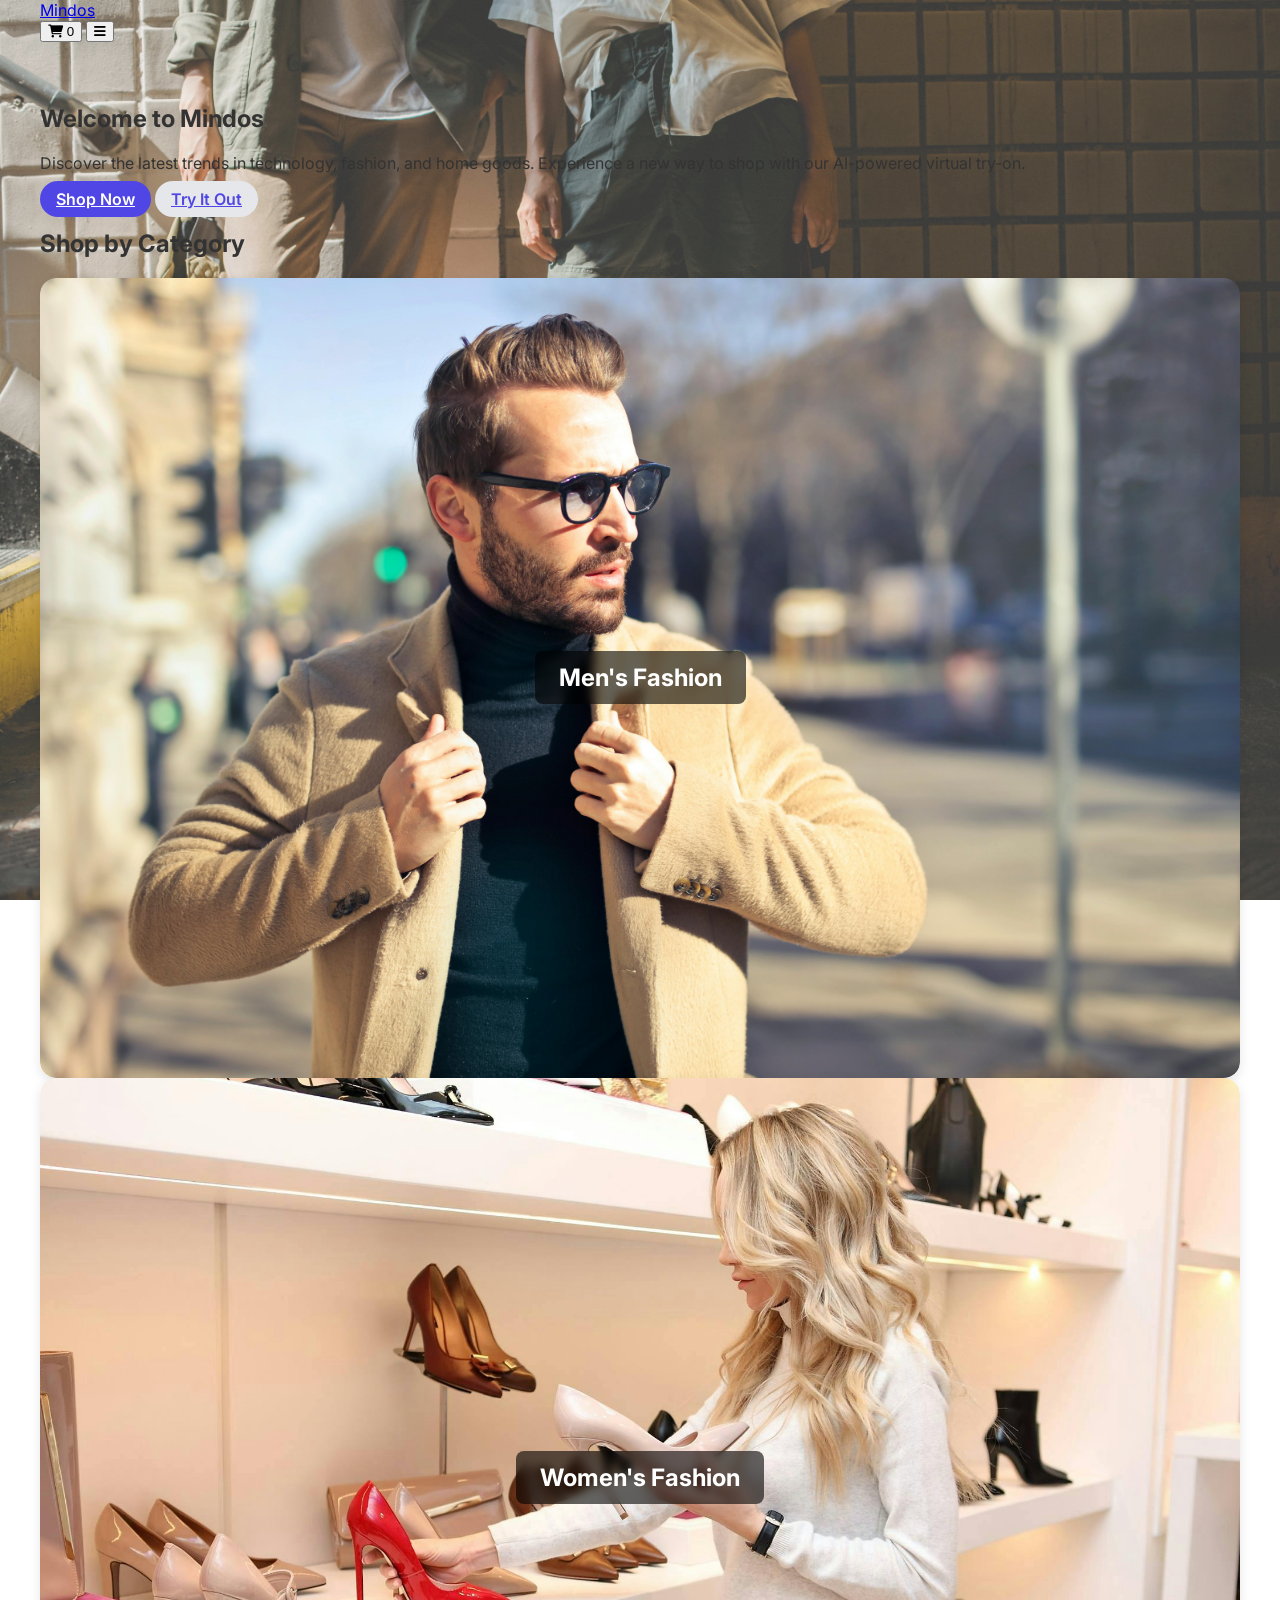
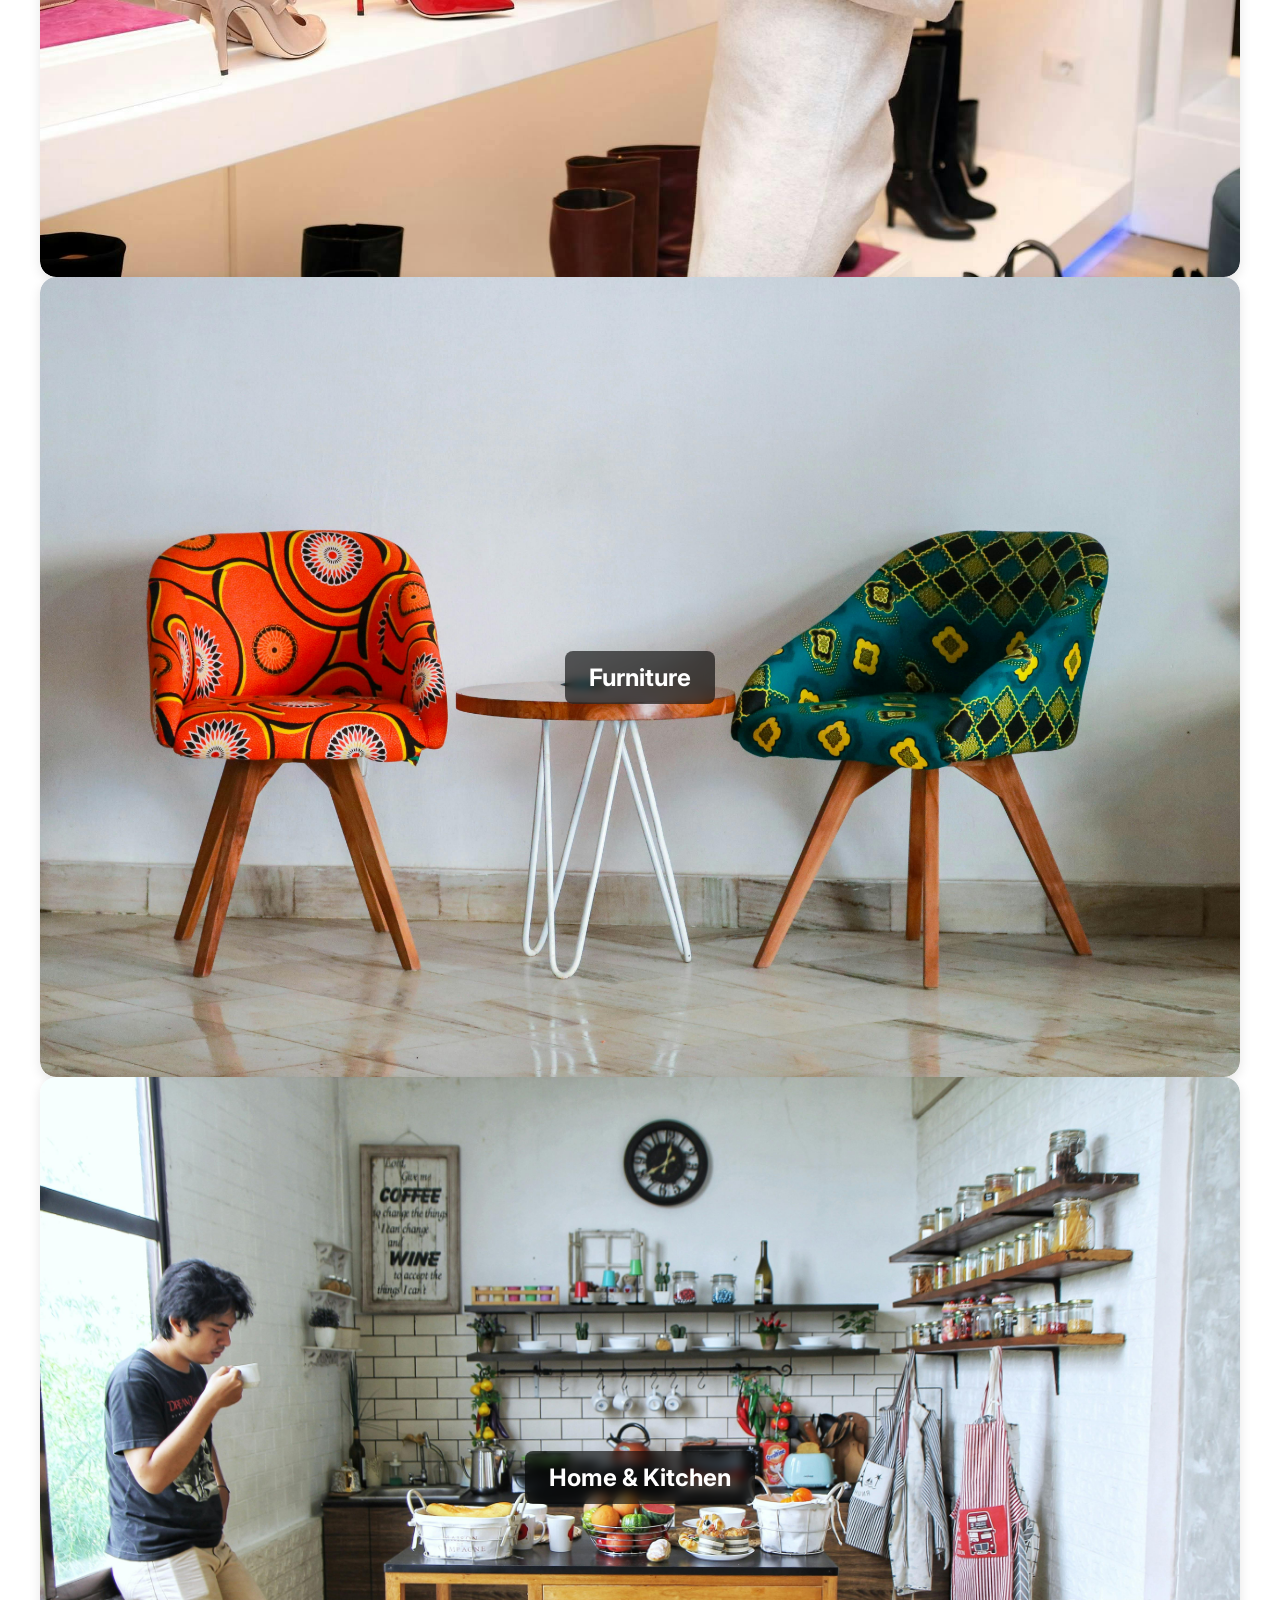
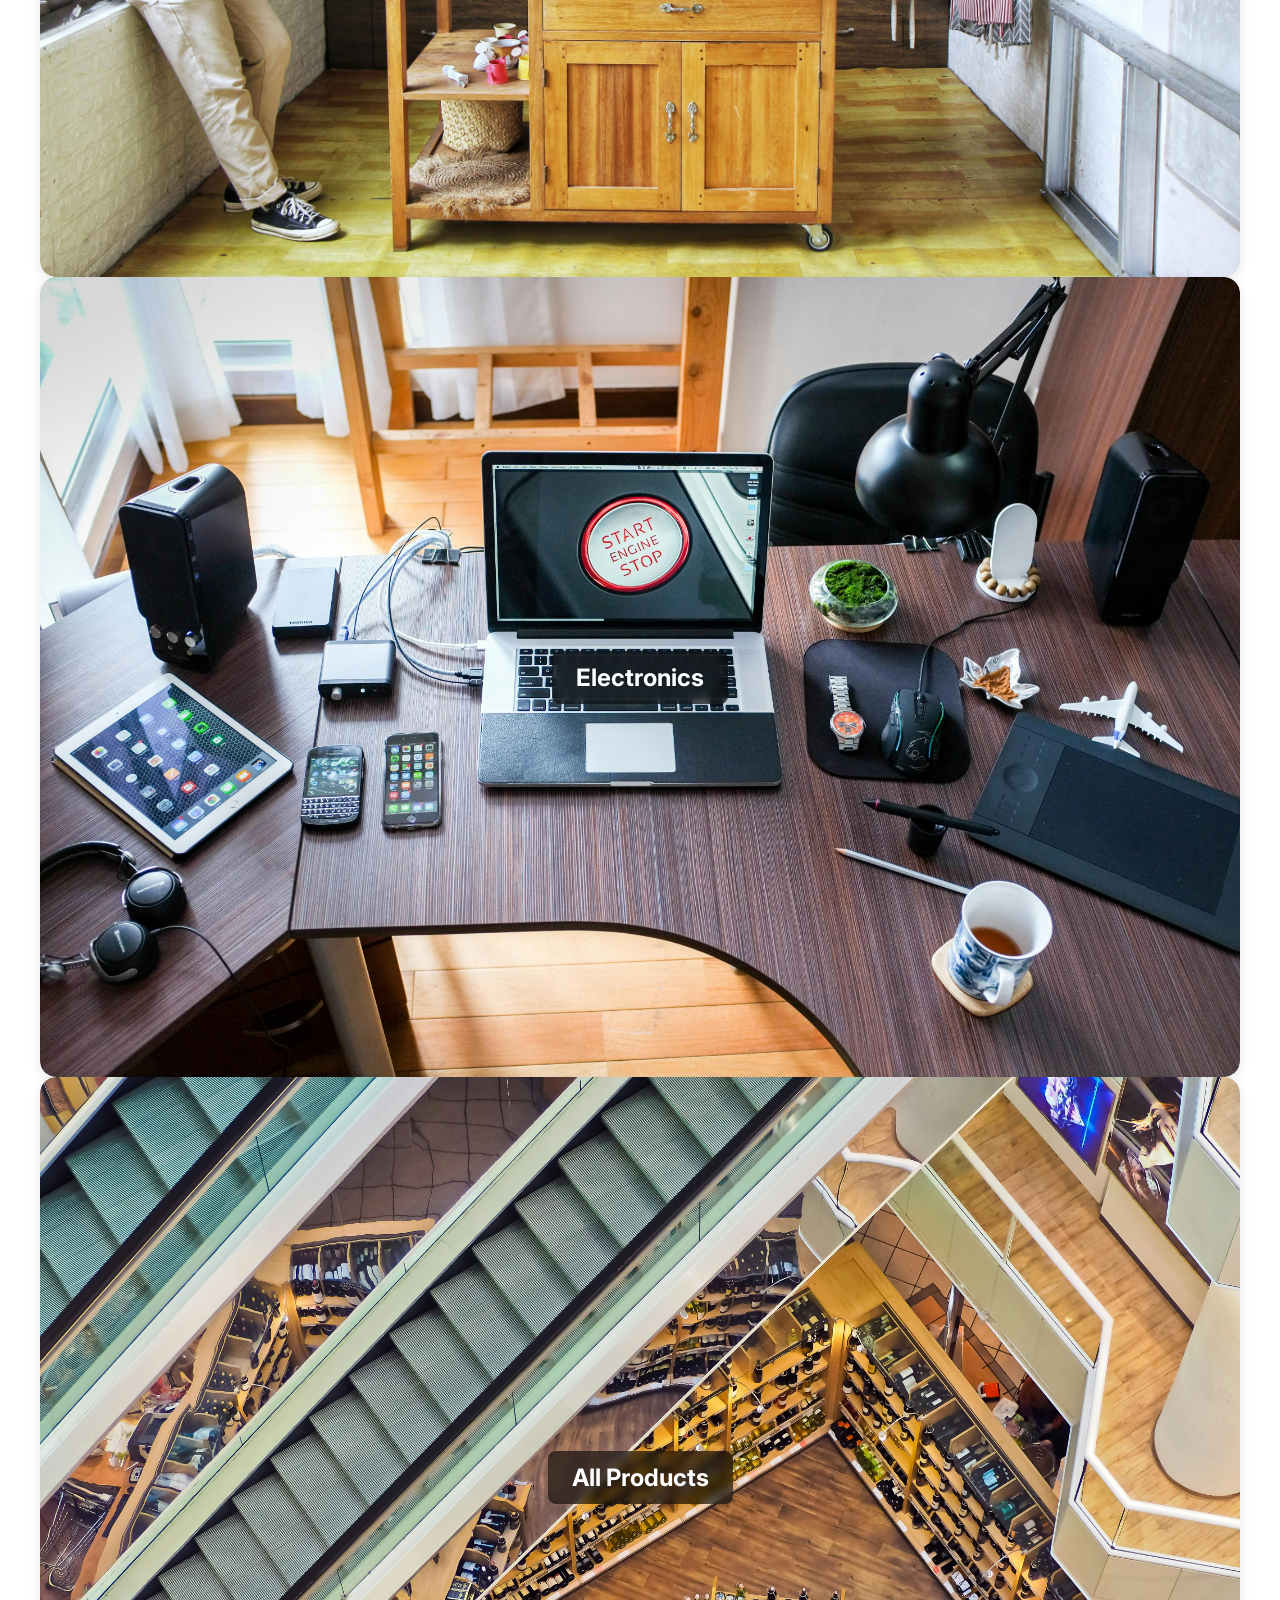
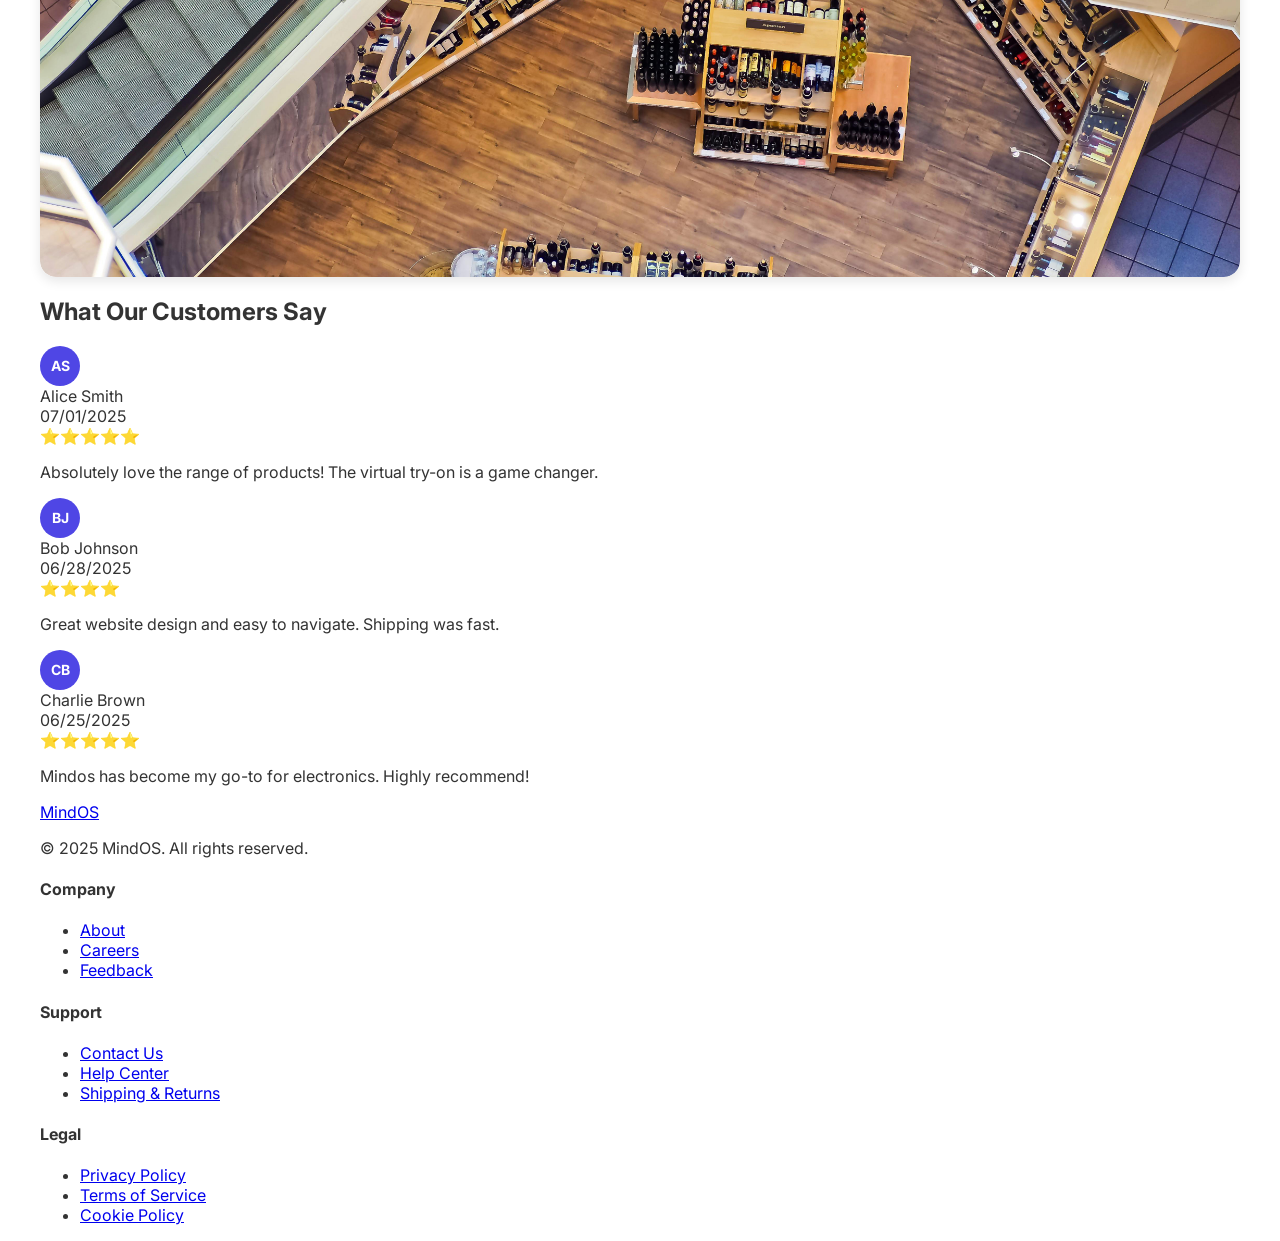
==== index.html @ 72add931 "Initial Commit" ====
<!DOCTYPE html>
<html lang="en">
  <head>
    <meta charset="UTF-8" />
    <meta name="viewport" content="width=device-width, initial-scale=1.0" />
    <title>Mindos - Your Modern E-commerce Store</title>
    <script src="https://cdn.tailwindcss.com"></script>
    <link
      href="https://fonts.googleapis.com/css2?family=Inter:wght@300;400;500;600;700&display=swap"
      rel="stylesheet"
    />
    <link
      rel="stylesheet"
      href="https://cdnjs.cloudflare.com/ajax/libs/font-awesome/6.0.0-beta3/css/all.min.css"
    />

    <script
      type="module"
      src="https://unpkg.com/@google/model-viewer/dist/model-viewer.min.js"
    ></script>

    <style>
      body {
        font-family: "Inter", sans-serif;
        color: #333;
        background-image: url("images/background.jpg");
        background-size: cover;
        background-attachment: fixed;
        background-position: center;
        background-repeat: no-repeat;
        min-height: 100vh;
        margin: 0;
        padding: 0;
      }
      body::before {
        content: "";
        position: fixed;
        top: 0;
        left: 0;
        width: 100%;
        height: 100%;
        background-color: rgba(242, 239, 245, 0.21); /* Lighter tint */
        z-index: -1;
      }

      .container {
        max-width: 1200px;
        margin: auto;
      }

      .hidden {
        display: none;
      }

      .page {
        min-height: calc(100vh - 80px); /* Adjust for header height */
      }
      .btn-primary {
        background-color: #4f46e5;
        color: white;
        padding: 0.5rem 1rem;
        border-radius: 9999px;
        font-weight: 600;
        transition: all 0.2s ease-in-out;
      }

      .btn-primary:hover {
        background-color: #4338ca;
        transform: scale(1.05);
      }
      .btn-secondary {
        background-color: #e5e7eb;
        color: #4f46e5;
        padding: 0.5rem 1rem;
        border-radius: 9999px;
        font-weight: 600;
        transition: all 0.2s ease-in-out;
      }
      .btn-secondary:hover {
        background-color: #d1d5db;
      }
      .product-card {
        display: flex;
        flex-direction: column;
        height: 100%;
        transition: transform 0.2s ease-in-out, box-shadow 0.2s ease-in-out;
      }
      .product-card:hover {
        transform: translateY(-5px);
        box-shadow: 0 10px 15px rgba(0, 0, 0, 0.1);
      }
      .category-button.active {
        background-color: #4f46e5;
        color: white;
        box-shadow: 0 4px 6px rgba(0, 0, 0, 0.1);
      }

      .try-on-viewer {
        position: relative;
        width: 100%;
        height: 500px;
        background-color: #f3f4f6;
        border-radius: 12px;
        overflow: hidden;
        box-shadow: 0 4px 12px rgba(0, 0, 0, 0.1);
      }
      #model-viewer-container {
        width: 100%;
        height: 100%;
        border-radius: 12px;
      }

      #mobile-nav {
        transform: translateX(100%);
        transition: transform 0.3s ease-in-out;
      }
      #mobile-nav.open {
        transform: translateX(0);
      }
      .profile-icon {
        width: 40px;
        height: 40px;
        border-radius: 50%;
        background-color: #4f46e5;
        color: white;
        display: flex;
        align-items: center;
        justify-content: center;
        font-weight: bold;
        font-size: 0.875rem;
      }
      /* Loading Screen CSS */
      #loading-screen {
        position: fixed;
        top: 0;
        left: 0;
        width: 100%;
        height: 100%;
        background-color: #fefefe;
        display: flex;
        flex-direction: column;
        justify-content: center;
        align-items: center;
        z-index: 1000;
        transition: opacity 0.5s ease;
      }
      .spinner {
        border: 4px solid rgba(0, 0, 0, 0.1);
        width: 50px;
        height: 50px;
        border-radius: 50%;
        border-left-color: #4f46e5;
        animation: spin 1.2s linear infinite;
      }
      @keyframes spin {
        0% {
          transform: rotate(0deg);
        }
        100% {
          transform: rotate(360deg);
        }
      }
      #skeleton-preview {
        width: 80%;
        max-width: 800px;
        height: 300px;
        background-color: #e0e0e0;
        border-radius: 8px;
        animation: pulse 1.5s infinite;
        margin-top: 2rem;
        transition: opacity 0.5s ease;
      }
      @keyframes pulse {
        0% {
          opacity: 0.6;
        }
        50% {
          opacity: 0.8;
        }
        100% {
          opacity: 0.6;
        }
      }
      .category-card {
        display: block;
        border-radius: 1rem; /* rounded-xl */
        overflow: hidden;
        box-shadow: 0 4px 12px rgba(0, 0, 0, 0.1); /* shadow-lg */
        transition: transform 0.3s ease-in-out, box-shadow 0.3s ease-in-out;
        position: relative;
        padding-top: 66.66%; /* 3:2 Aspect Ratio (height / width * 100) */
      }

      .category-card:hover {
        transform: translateY(-8px);
        box-shadow: 0 10px 20px rgba(0, 0, 0, 0.15);
      }

      .category-card-content {
        position: absolute;
        top: 0;
        left: 0;
        width: 100%;
        height: 100%;
        background-size: cover; /* Re-added for images */
        background-position: center; /* Re-added for images */
        display: flex;
        align-items: center;
        justify-content: center;
        text-align: center;
        transition: transform 0.3s ease-in-out;
        border-radius: 1rem;
        /* Removed overflow: hidden; as it's not strictly needed for images unless there's other content */
      }

      /* Removed .category-video-background and .category-video-overlay entirely */

      .category-card-title {
        position: relative; /* Keep this */
        z-index: 1; /* Changed from 2 to 1 as overlay is now part of background-color */
        background-color: rgba(0, 0, 0, 0.6); /* Re-added dark overlay for text readability */
        padding: 0.75rem 1.5rem;
        border-radius: 0.5rem;
        font-size: 1.5rem; /* text-2xl */
        font-weight: 700; /* font-bold */
        color: white; /* Ensure text color is white */
        backdrop-filter: blur(5px); /* Re-added subtle blur effect */
        transition: background-color 0.3s ease-in-out;
      }

      .category-card:hover .category-card-title {
        background-color: rgba(0, 0, 0, 0.75); /* Darker on hover */
      }

      /* Responsive adjustments for grid columns */
      @media (min-width: 640px) {
        /* sm breakpoint */
        .grid-cols-1 {
          grid-template-columns: repeat(2, minmax(0, 1fr));
        }
      }

      @media (min-width: 1024px) {
        /* lg breakpoint */
        .grid-cols-1 {
          grid-template-columns: repeat(3, minmax(0, 1fr));
        }
      }
    </style>
  </head>
  <body>
    <div
      id="loading-screen"
      class="flex flex-col items-center justify-center space-y-4"
    >
      <div class="spinner"></div>
      <p class="text-gray-600 font-semibold text-lg">Loading Experience...</p>
      <div id="skeleton-preview"></div>
    </div>

    <header
      class="bg-white/90 backdrop-blur-sm shadow-md py-4 sticky top-0 z-50"
    >
      <nav class="container mx-auto flex justify-between items-center px-4">
        <a href="#home" class="text-2xl font-bold text-indigo-600">Mindos</a>
        <div class="hidden sm:flex space-x-6">
          <a
            href="#home"
            class="text-gray-600 hover:text-indigo-600 font-medium"
            >Home</a
          >
          <a
            href="#products?category=All"
            class="text-gray-600 hover:text-indigo-600 font-medium"
            >Products</a
          >
          <a
            href="#try-on"
            class="text-gray-600 hover:text-indigo-600 font-medium"
            >Try-On</a
          >
          <a
            href="#about"
            class="text-gray-600 hover:text-indigo-600 font-medium"
            >About</a
          >
          <a
            href="#feedback"
            class="text-gray-600 hover:text-indigo-600 font-medium"
            >Feedback</a
          >
        </div>
        <div class="flex items-center space-x-4">
          <button
            onclick="window.location.hash = '#cart'"
            class="relative text-gray-600 hover:text-indigo-600"
            >
            <i class="fas fa-shopping-cart text-xl"></i>
            <span
                id="cart-count"
                class="absolute -top-2 -right-2 bg-red-500 text-white rounded-full text-xs w-5 h-5 flex items-center justify-center"
                >0</span
            >
            </button>
          <button
            id="mobile-menu-button"
            class="sm:hidden text-gray-600 hover:text-indigo-600"
          >
            <i class="fas fa-bars text-xl"></i>
          </button>
        </div>
      </nav>
    </header>

    <div
      id="mobile-nav"
      class="fixed inset-y-0 right-0 w-64 bg-white shadow-xl z-50 transform translate-x-full transition-transform ease-in-out duration-300"
    >
      <div class="p-6">
        <button
          id="close-menu-button"
          class="absolute top-4 right-4 text-gray-600 hover:text-indigo-600"
        >
          <i class="fas fa-times text-xl"></i>
        </button>
        <nav class="flex flex-col space-y-6 mt-8 text-lg">
          <a
            href="#home"
            class="text-gray-800 hover:text-indigo-600 font-semibold"
            onclick="showPage('home')"
            >Home</a
          >
          <a
            href="#products?category=All"
            class="text-gray-800 hover:text-indigo-600 font-semibold"
            onclick="showPage('products')"
            >Products</a
          >
          <a
            href="#try-on"
            class="text-gray-800 hover:text-indigo-600 font-semibold"
            onclick="showPage('try-on')"
            >Try-On</a
          >
          <a
            href="#about"
            class="text-gray-800 hover:text-indigo-600 font-semibold"
            onclick="showPage('about')"
            >About</a
          >
          <a
            href="#feedback"
            class="text-gray-800 hover:text-indigo-600 font-semibold"
            onclick="showPage('feedback')"
            >Feedback</a
          >
          <a
            href="#cart"
            class="flex items-center text-gray-800 hover:text-indigo-600 font-semibold"
            onclick="showPage('cart')"
          >
            <i class="fas fa-shopping-cart text-xl mr-2"></i>
            Cart (<span id="mobile-cart-count">0</span>)
          </a>
        </nav>
      </div>
    </div>

    <main class="relative z-10">
      <section id="home-page" class="page hidden pt-12 pb-24 text-center">
        <div class="container mx-auto px-4">
          <h1
            class="text-4xl sm:text-6xl font-extrabold text-gray-900 leading-tight"
          >
            Welcome to <span class="text-indigo-600">Mindos</span>
          </h1>
          <p class="mt-4 text-lg sm:text-xl text-gray-700 max-w-2xl mx-auto">
            Discover the latest trends in technology, fashion, and home goods.
            Experience a new way to shop with our AI-powered virtual try-on.
          </p>
          <div class="mt-8 flex justify-center space-x-4">
            <a
              href="#products?category=All"
              class="btn-primary text-lg px-8 py-3 rounded-full"
              >Shop Now</a
            >
            <a
              href="#try-on"
              class="btn-secondary text-lg px-8 py-3 rounded-full"
              >Try It Out</a
            >
          </div>
        </div>

        <!-- New Shop by Category Section -->
        <div class="container mx-auto px-4 mt-20">
          <h2
            class="text-3xl sm:text-4xl font-bold text-center text-gray-900 mb-12"
          >
            Shop by Category
          </h2>
          <div class="grid grid-cols-1 sm:grid-cols-2 lg:grid-cols-3 gap-8">
                <a
                    href="#products?category=Men%27s%20Collection"
                    class="category-card group"
                    onclick="filterProducts('Men\'s Collection', this)"
                >
                    <div
                    class="category-card-content"
                    style="background-image: url('images/men-collection.jpg');"
                    >
                    <h3 class="category-card-title">Men's Fashion</h3>
                    </div>
                </a>

                <a
                    href="#products?category=Women%27s%20Collection"
                    class="category-card group"
                    onclick="filterProducts('Women\'s Collection', this)"
                >
                    <div
                    class="category-card-content"
                    style="background-image: url('images/women-collection.jpg');"
                    >
                    <h3 class="category-card-title">Women's Fashion</h3>
                    </div>
                </a>

                <a
                    href="#products?category=Furniture"
                    class="category-card group"
                    onclick="filterProducts('Furniture', this)"
                >
                    <div
                    class="category-card-content"
                    style="background-image: url('images/furniture.jpg');"
                    >
                    <h3 class="category-card-title">Furniture</h3>
                    </div>
                </a>

                <a
                    href="#products?category=Home%20%26%20Kitchen"
                    class="category-card group"
                    onclick="filterProducts('Home & Kitchen', this)"
                >
                    <div
                    class="category-card-content"
                    style="background-image: url('images/home-kitchen.jpg');"
                    >
                    <h3 class="category-card-title">Home & Kitchen</h3>
                    </div>
                </a>

                <a
                    href="#products?category=Electronics"
                    class="category-card group"
                    onclick="filterProducts('Electronics', this)"
                >
                    <div
                    class="category-card-content"
                    style="background-image: url('images/electronics.jpg');"
                    >
                    <h3 class="category-card-title">Electronics</h3>
                    </div>
                </a>

                <a
                    href="#products?category=All"
                    class="category-card group"
                    onclick="filterProducts('All', this)"
                >
                    <div
                    class="category-card-content"
                    style="background-image: url('images/all-collection.jpg');"
                    >
                    <h3 class="category-card-title">All Products</h3>
                    </div>
                </a>
                </div>

        <div
          class="bg-white bg-opacity-80 backdrop-blur-sm rounded-xl shadow-lg mt-16 p-8 mx-auto max-w-4xl"
        >
          <h2 class="text-2xl font-bold text-center text-gray-800 mb-6">
            What Our Customers Say
          </h2>
          <div
            id="home-ratings-list"
            class="flex overflow-x-auto space-x-6 pb-4 scrollbar-hidden"
          ></div>
        </div>
      </section>

      <section id="products-page" class="page hidden pt-12 pb-24">
        <div class="container mx-auto px-4">
          <h2 class="text-3xl font-bold text-center text-gray-900 mb-8">
            Featured Products
          </h2>
          <div
            class="flex flex-wrap justify-center space-x-2 sm:space-x-4 mb-8"
          >
            <button
              class="category-button btn-secondary px-4 py-2 rounded-full font-semibold"
              onclick="filterProducts('All', this)"
            >
              All
            </button>
            <button
              class="category-button btn-secondary px-4 py-2 rounded-full font-semibold"
              onclick="filterProducts('Electronics', this)"
            >
              Electronics
            </button>
            <button
              class="category-button btn-secondary px-4 py-2 rounded-full font-semibold"
              onclick="filterProducts('Furniture', this)"
            >
              Furniture
            </button>
            <button
              class="category-button btn-secondary px-4 py-2 rounded-full font-semibold"
              onclick="filterProducts('Home & Kitchen', this)"
            >
              Home & Kitchen
            </button>
            <button
              class="category-button btn-secondary px-4 py-2 rounded-full font-semibold"
              onclick="filterProducts('Men\'s Collection', this)"
            >
              Men's Collection
            </button>
            <button
              class="category-button btn-secondary px-4 py-2 rounded-full font-semibold"
              onclick="filterProducts('Women\'s Collection', this)"
            >
              Women's Collection
            </button>
          </div>
          <div
            id="product-list"
            class="grid grid-cols-2 sm:grid-cols-3 lg:grid-cols-4 gap-4 sm:gap-6"
          ></div>
        </div>
      </section>

      <section id="try-on-page" class="page hidden pt-12 pb-24">
        <div class="container mx-auto px-4">
          <h2 class="text-3xl font-bold text-center text-gray-900 mb-8">
            Virtual Try-On
          </h2>

          <div class="mb-8 flex justify-center items-center">
            <label
              for="tryOnProductSelect"
              class="mr-4 text-lg font-medium text-gray-700"
              >Choose a model:</label
            >
            <select
              id="tryOnProductSelect"
              class="p-2 border rounded-md shadow-sm focus:outline-none focus:ring-2 focus:ring-indigo-500 w-64"
            ></select>
          </div>

          <div class="try-on-viewer">
            <model-viewer
              id="main-model-viewer"
              class="w-full h-full"
              ar
              ar-modes="webxr scene-viewer quick-look"
              camera-controls
              shadow-intensity="1"
              auto-rotate
              alt="A 3D model of a product"
              xr-environment
              loading="eager"
            >
            </model-viewer>
          </div>
        </div>
      </section>

      <section id="about-page" class="page hidden pt-12 pb-24">
        <div class="container mx-auto px-4">
          <div
            class="bg-white/90 backdrop-blur-sm rounded-xl shadow-lg p-8 sm:p-12"
          >
            <h2 class="text-3xl font-bold text-center text-gray-900 mb-6">
              About Mindos
            </h2>
            <p class="text-lg text-gray-700 leading-relaxed mb-6">
              Mindos is at the forefront of a new era in e-commerce, blending
              technology and shopping to create a truly immersive experience.
              Our mission is to empower you with the tools to make confident
              purchasing decisions, all from the comfort of your home.
            </p>
            <p class="text-lg text-gray-700 leading-relaxed mb-6">
              Our platform is built on innovative AI and cognitive principles.
              We track user behavior, analyze preferences, and adapt our
              interface to match your unique shopping style, whether you're a
              "Quick Scanner" or a "Detailed Explorer."
            </p>
            <p class="text-lg text-gray-700 leading-relaxed">
              The core of our platform is the Virtual Try-On feature. Using
              advanced 3D modeling and augmented reality, you can see how
              products, from furniture to accessories, look in your own space
              before you buy. This technology reduces uncertainty and enhances
              your shopping journey.
            </p>
          </div>
        </div>
      </section>

      <section id="feedback-page" class="page hidden pt-12 pb-24">
        <div class="container mx-auto px-4">
          <div
            class="bg-white/90 backdrop-blur-sm rounded-xl shadow-lg p-8 sm:p-12 max-w-3xl mx-auto"
          >
            <h2 class="text-3xl font-bold text-center text-gray-900 mb-6">
              Share Your Feedback
            </h2>
            <p class="text-center text-gray-600 mb-8">
              Your opinion helps us improve. Please share your experience with
              us.
            </p>
            <form id="feedback-form" class="space-y-6">
              <div>
                <label
                  for="feedbackName"
                  class="block text-sm font-medium text-gray-700"
                  >Name</label
                >
                <input
                  type="text"
                  id="feedbackName"
                  name="feedbackName"
                  required
                  class="mt-1 block w-full rounded-md border-gray-300 shadow-sm focus:border-indigo-500 focus:ring-indigo-500"
                />
              </div>
              <div>
                <label
                  for="feedbackEmail"
                  class="block text-sm font-medium text-gray-700"
                  >Email</label
                >
                <input
                  type="email"
                  id="feedbackEmail"
                  name="feedbackEmail"
                  required
                  class="mt-1 block w-full rounded-md border-gray-300 shadow-sm focus:border-indigo-500 focus:ring-indigo-500"
                />
              </div>
              <div>
                <label
                  for="feedbackRating"
                  class="block text-sm font-medium text-gray-700"
                  >Rating (1-5)</label
                >
                <select
                  id="feedbackRating"
                  name="feedbackRating"
                  required
                  class="mt-1 block w-full rounded-md border-gray-300 shadow-sm focus:border-indigo-500 focus:ring-indigo-500"
                >
                  <option value="">Select a rating</option>
                  <option value="5">5 - Excellent</option>
                  <option value="4">4 - Very Good</option>
                  <option value="3">3 - Good</option>
                  <option value="2">2 - Fair</option>
                  <option value="1">1 - Poor</option>
                </select>
              </div>
              <div>
                <label
                  for="feedbackComments"
                  class="block text-sm font-medium text-gray-700"
                  >Comments</label
                >
                <textarea
                  id="feedbackComments"
                  name="feedbackComments"
                  rows="4"
                  class="mt-1 block w-full rounded-md border-gray-300 shadow-sm focus:border-indigo-500 focus:ring-indigo-500"
                ></textarea>
              </div>
              <div class="text-center">
                <button type="submit" class="btn-primary w-full py-2">
                  Submit Feedback
                </button>
              </div>
            </form>
            <div id="feedback-list" class="mt-10">
              <p
                id="no-feedback-message"
                class="text-center text-gray-500 hidden"
              >
                No feedback has been submitted yet.
              </p>
            </div>
          </div>
        </div>
      </section>

      <section id="cart-page" class="page hidden pt-12 pb-24">
        <div class="container mx-auto px-4">
          <div
            class="bg-white/90 backdrop-blur-sm rounded-xl shadow-lg p-8 sm:p-12"
          >
            <h2 class="text-3xl font-bold text-center text-gray-900 mb-6">
              Your Shopping Cart
            </h2>
            <div id="cart-items" class="divide-y divide-gray-200"></div>
            <p
              id="empty-cart-message"
              class="text-center text-gray-500 mt-4 text-lg hidden"
            >
              Your cart is empty.
            </p>
            <div class="mt-8 flex justify-end items-center">
              <span class="text-xl font-bold text-gray-800 mr-4"
                >Total: <span id="cart-total">$0.00</span></span
              >
            </div>
            <div class="mt-8">
              <h3 class="text-2xl font-bold text-gray-800 mb-4">
                Checkout Information
              </h3>
              <form id="checkout-form" class="space-y-4">
                <div>
                  <label
                    for="checkoutName"
                    class="block text-sm font-medium text-gray-700"
                    >Full Name</label
                  >
                  <input
                    type="text"
                    id="checkoutName"
                    name="name"
                    required
                    class="mt-1 block w-full rounded-md border-gray-300 shadow-sm focus:border-indigo-500 focus:ring-indigo-500"
                  />
                </div>
                <div>
                  <label
                    for="checkoutEmail"
                    class="block text-sm font-medium text-gray-700"
                    >Email</label
                  >
                  <input
                    type="email"
                    id="checkoutEmail"
                    name="email"
                    required
                    class="mt-1 block w-full rounded-md border-gray-300 shadow-sm focus:border-indigo-500 focus:ring-indigo-500"
                  />
                </div>
                <div>
                  <label
                    for="checkoutAddress"
                    class="block text-sm font-medium text-gray-700"
                    >Shipping Address</label
                  >
                  <textarea
                    id="checkoutAddress"
                    name="address"
                    rows="3"
                    required
                    class="mt-1 block w-full rounded-md border-gray-300 shadow-sm focus:border-indigo-500 focus:ring-indigo-500"
                  ></textarea>
                </div>
                <button type="submit" class="btn-primary w-full py-3">
                  Proceed to Checkout
                </button>
              </form>
            </div>
          </div>
        </div>
      </section>
    </main>

    <div
      id="message-modal"
      class="fixed inset-0 bg-black bg-opacity-50 flex items-center justify-center hidden transition-opacity duration-300 z-50"
    >
      <div
        class="bg-white rounded-lg shadow-xl p-8 max-w-sm mx-auto text-center transform scale-95 transition-transform duration-300"
      >
        <h3 id="modal-title" class="text-2xl font-bold mb-4"></h3>
        <p id="modal-message" class="text-gray-700 mb-6"></p>
        <button onclick="closeModal()" class="btn-primary py-2 px-6">OK</button>
      </div>
    </div>
    
    <footer id="main-footer" class="hidden bg-white bg-opacity-90 shadow-md mt-24">
        <div class="border-t border-gray-200 pt-16">
            <div
            class="container mx-auto px-4 grid grid-cols-1 md:grid-cols-4 gap-8 pb-16"
            >
            <div class="flex flex-col items-start space-y-4">
                <a href="#home" class="text-2xl font-bold text-gray-800">
                MindOS
                </a>
                <p class="text-gray-500 text-sm">&copy; 2025 MindOS. All rights reserved.</p>
            </div>

            <div class="flex flex-col space-y-4">
                <h4 class="font-semibold text-gray-800">Company</h4>
                <ul class="space-y-2 text-sm text-gray-600">
                <li>
                    <a href="#about" class="hover:text-indigo-600">About</a>
                </li>
                <li>
                    <a href="#" class="hover:text-indigo-600">Careers</a>
                </li>
                <li>
                    <a href="#feedback" class="hover:text-indigo-600">Feedback</a>
                </li>
                </ul>
            </div>

            <div class="flex flex-col space-y-4">
                <h4 class="font-semibold text-gray-800">Support</h4>
                <ul class="space-y-2 text-sm text-gray-600">
                <li>
                    <a href="#" class="hover:text-indigo-600">Contact Us</a>
                </li>
                <li>
                    <a href="#" class="hover:text-indigo-600">Help Center</a>
                </li>
                <li>
                    <a href="#" class="hover:text-indigo-600">Shipping & Returns</a>
                </li>
                </ul>
            </div>

            <div class="flex flex-col space-y-4">
                <h4 class="font-semibold text-gray-800">Legal</h4>
                <ul class="space-y-2 text-sm text-gray-600">
                <li>
                    <a href="#" class="hover:text-indigo-600">Privacy Policy</a>
                </li>
                <li>
                    <a href="#" class="hover:text-indigo-600">Terms of Service</a>
                </li>
                <li>
                    <a href="#" class="hover:text-indigo-600">Cookie Policy</a>
                </li>
                </ul>
            </div>
            </div>
        </div>
        </footer>

    <script>
      // --- Global State ---
      let products = [
        {
          id: 1,
          name: "Men's Casual T-Shirt",
          price: 25.0,
          image: "images/tshirtmen.jpg",
          description:
            "Comfortable and stylish cotton t-shirt for everyday wear.",
          category: "Men's Collection",
          modelPath: "models/tshirtmen.glb",
        },
        {
          id: 2,
          name: "Wireless Noise-Cancelling Headphones",
          price: 149.99,
          image: "images/headphone.jpg",
          description:
            "Immerse yourself in pure sound with these comfortable headphones.",
          category: "Electronics",
          modelPath: "models/headphone.glb",
        },
        {
          id: 3,
          name: "Ergonomic Office Chair",
          price: 299.99,
          image: "images/chair.jpg",
          description:
            "Work in comfort and style with our premium ergonomic chair.",
          category: "Furniture",
          modelPath: "models/chair.glb",
        },
        {
          id: 4,
          name: "Portable Bluetooth Speaker",
          price: 79.99,
          image: "images/speaker.jpg",
          description:
            "Enjoy high-quality audio on the go with this compact speaker.",
          category: "Electronics",
          modelPath: "models/speaker.glb",
        },
        {
          id: 5,
          name: "Stylish Smartwatch",
          price: 199.99,
          image: "images/smartwatch.jpg",
          description:
            "Stay connected and track your fitness with this elegant smartwatch.",
          category: "Electronics",
          modelPath: "models/smartwatch.glb",
        },
        {
          id: 6,
          name: "Smart Home Hub",
          price: 129.99,
          image: "images/homehub.jpg",
          description: "Control all your smart devices from one central hub.",
          category: "Electronics",
          modelPath: "models/homehub.glb",
        },
        {
          id: 7,
          name: "Espresso Machine",
          price: 219.99,
          image: "images/expresso.jpg",
          description: "Brew the perfect espresso at home with ease.",
          category: "Home & Kitchen",
          modelPath: "models/expresso.glb",
        },
        {
          id: 8,
          name: "Mechanical Gaming Keyboard",
          price: 99.99,
          image: "images/keyboard.jpg",
          description:
            "Responsive mechanical keys for a superior gaming experience.",
          category: "Electronics",
          modelPath: "models/keyboard.glb",
        },
        {
          id: 9,
          name: "Classic Sunglasses",
          price: 49.99,
          image: "images/sunglassesjpg.jpg",
          description: "Timeless style and UV protection for your eyes.",
          category: "Men's Collection",
          modelPath: "models/sunglasses.glb",
        },
        {
          id: 10,
          name: "Baseball Cap",
          price: 29.99,
          image: "images/cap.jpg",
          description:
            "Sporty and comfortable, perfect for any outdoor activity.",
          category: "Men's Collection",
          modelPath: "models/cap.glb",
        },
        {
          id: 11,
          name: "Women's Silk Scarf",
          price: 39.99,
          image: "images/scarf.jpg",
          description: "Add a touch of elegance to your outfit.",
          category: "Women's Collection",
          modelPath: "models/scarf.glb",
        },
        {
          id: 12,
          name: "Fitness Tracker Band",
          price: 79.99,
          image: "images/band.jpg",
          description: "Monitor your health and activity with precision.",
          category: "Electronics",
          modelPath: "models/band.glb",
        },
        {
          id: 13,
          name: "Modern Desk Lamp",
          price: 59.99,
          image: "images/lamp.jpg",
          description:
            "Illuminate your workspace with this sleek and adjustable lamp.",
          category: "Furniture",
          modelPath: "models/lamp.glb",
        },
        {
          id: 14,
          name: "Comfortable Sofa",
          price: 799.99,
          image: "images/sofa.jpg",
          description:
            "Relax in ultimate comfort with our plush and modern sofa.",
          category: "Furniture",
          modelPath: "models/sofa.glb",
        },
        {
          id: 15,
          name: "Elegant Evening Dress",
          price: 120.0,
          image: "images/dress.jpg",
          description: "A stunning dress for any special occasion.",
          category: "Women's Collection",
          modelPath: "models/dress.glb",
        },
        {
          id: 16,
          name: "Men's Leather Wallet",
          price: 45.0,
          image: "images/wallet.jpg",
          description:
            "Durable and stylish leather wallet with multiple compartments.",
          category: "Men's Collection",
          modelPath: "models/wallet.glb",
        },
        {
          id: 17,
          name: "Women's Summer Hat",
          price: 35.0,
          image: "images/hat.jpg",
          description: "Lightweight and fashionable hat for sunny days.",
          category: "Women's Collection",
          modelPath: "models/hat.glb",
        },
        {
          id: 18,
          name: "Men's Formal Shirt",
          price: 55.0,
          image: "images/shirt.jpg",
          description:
            "Crisp and comfortable shirt perfect for office or events.",
          category: "Men's Collection",
          modelPath: "models/shirt.glb",
        },
        {
          id: 19,
          name: "Women's Handbag",
          price: 85.0,
          image: "images/handbag.jpg",
          description: "Spacious and elegant handbag for everyday essentials.",
          category: "Women's Collection",
          modelPath: "models/handbag.glb",
        },
        {
          id: 20,
          name: "Smart Vacuum Cleaner",
          price: 349.99,
          image: "images/vacuumcleaner.jpg",
          description:
            "Effortlessly clean your home with this intelligent robot vacuum.",
          category: "Home & Kitchen",
          modelPath: "models/vacuumcleaner.glb",
        },
        {
          id: 21,
          name: "Men's Running Shoes",
          price: 75.0,
          image: "images/runningshoes.jpg",
          description: "Lightweight and supportive shoes for your daily runs.",
          category: "Men's Collection",
          modelPath: "models/runningshoes.glb",
        },
        {
          id: 22,
          name: "Women's Yoga Pants",
          price: 40.0,
          image: "images/legging.jpg",
          description: "Comfortable and flexible yoga pants for your workout.",
          category: "Women's Collection",
          modelPath: "models/legging.glb",
        },
        {
          id: 23,
          name: "Bookshelf",
          price: 150.0,
          image: "images/bookshelf.jpg",
          description: "Stylish and sturdy bookshelf for your living room.",
          category: "Furniture",
          modelPath: "models/bookshelf.glb",
        },
        {
          id: 24,
          name: "Smart Coffee Mug",
          price: 45.0,
          image: "images/coffeemug.jpg",
          description: "Keep your coffee at the perfect temperature all day.",
          category: "Home & Kitchen",
          modelPath: "models/coffeemug.glb",
        },
        {
          id: 25,
          name: "Luxury Sectional Sofa",
          price: 1299.99,
          image: "images/luxury-sectional-sofa.jpg",
          description:
            "Spacious and luxurious sectional sofa for ultimate living room comfort.",
          category: "Furniture",
          modelPath: "models/White Sofa.glb",
        },
        {
          id: 26,
          name: "Mid-Century Modern Sofa",
          price: 899.99,
          image: "images/mid-century-sofa.jpg",
          description:
            "A stylish sofa with a timeless design, perfect for any contemporary space.",
          category: "Furniture",
          modelPath: "models/Light Brown Sofa.glb",
        },
        {
          id: 27,
          name: "Compact Apartment Sofa",
          price: 549.99,
          image: "images/compact-sofa.jpg",
          description:
            "Ideal for smaller spaces, this sofa offers comfort without compromising on style.",
          category: "Furniture",
          modelPath: "models/Brown Sofa.glb",
        },
        {
          id: 28,
          name: "King Size Platform Bed",
          price: 699.99,
          image: "images/king-bed.jpg",
          description:
            "A sturdy and elegant king size platform bed, perfect for a master bedroom.",
          category: "Furniture",
          modelPath: "models/kingbed.glb",
        },
      ];

      let cart = [];
      // Pre-populated feedback entries
      let feedbackEntries = [
        {
          name: "Alice Smith",
          email: "alice@example.com",
          rating: 5,
          comments:
            "Absolutely love the range of products! The virtual try-on is a game changer.",
          date: "07/01/2025",
        },
        {
          name: "Bob Johnson",
          email: "bob@example.com",
          rating: 4,
          comments:
            "Great website design and easy to navigate. Shipping was fast.",
          date: "06/28/2025",
        },
        {
          name: "Charlie Brown",
          email: "charlie@example.com",
          rating: 5,
          comments:
            "Mindos has become my go-to for electronics. Highly recommend!",
          date: "06/25/2025",
        },
        {
          name: "Diana Prince",
          email: "diana@example.com",
          rating: 3,
          comments:
            "Good selection, but I wish there were more detailed product descriptions.",
          date: "06/20/2025",
        },
      ];

      // --- DOM Elements ---
      const productListDiv = document.getElementById("product-list");
      const cartItemsDiv = document.getElementById("cart-items");
      const cartTotalSpan = document.getElementById("cart-total");
      const cartCountSpan = document.getElementById("cart-count");
      const emptyCartMessage = document.getElementById("empty-cart-message");
      const checkoutForm = document.getElementById("checkout-form");
      const messageModal = document.getElementById("message-modal");
      const modalTitle = document.getElementById("modal-title");
      const modalMessage = document.getElementById("modal-message");
      const feedbackForm = document.getElementById("feedback-form");
      const feedbackListDiv = document.getElementById("feedback-list");
      const noFeedbackMessage = document.getElementById("no-feedback-message");
      const homeRatingsListDiv = document.getElementById("home-ratings-list"); // New DOM element for home page ratings
      const mobileMenuButton = document.getElementById("mobile-menu-button");
      const closeMenuButton = document.getElementById("close-menu-button");
      const mobileNav = document.getElementById("mobile-nav");
      const mobileCartCount = document.getElementById("mobile-cart-count");

      // New DOM element for the main model-viewer
      const mainModelViewer = document.getElementById("main-model-viewer");
      const tryOnProductSelect = document.getElementById("tryOnProductSelect");

      // --- Page Navigation and Routing ---
      function showPage() {
        // Get the current hash from the URL
        let hash = window.location.hash.replace("#", "");
        let pageId = 'home'; // Default page
        let categoryToFilter = null;
        let productIdToTryOn = null;

        // Parse hash for pageId and parameters
        if (hash.includes('?')) {
            const parts = hash.split('?');
            pageId = parts[0];
            const params = new URLSearchParams(parts[1]);
            if (pageId === 'products' && params.has('category')) {
                categoryToFilter = decodeURIComponent(params.get('category'));
            } else if (pageId === 'try-on' && params.has('id')) {
                productIdToTryOn = parseInt(params.get('id'));
            }
        } else {
            pageId = hash || 'home'; // If no parameters, just use the hash as pageId
        }

        // Ensure pageId is valid, default to home if not
        if (!document.getElementById(`${pageId}-page`)) {
            pageId = 'home';
        }

        // Hide all pages
        document.querySelectorAll(".page").forEach((page) => {
            page.classList.add("hidden");
        });

        // Show the target page
        const targetSection = document.getElementById(`${pageId}-page`);
        if (targetSection) {
            targetSection.classList.remove("hidden");
        }

        document.getElementById("main-footer").classList.remove("hidden");

        // Specific page behavior based on parsed hash
        if (pageId === "home") {
            // On home page, always show all products initially or based on cognitive style
            filterProducts(
                "All",
                document.querySelector('.category-button[data-category="All"]')
            );
            renderHomeRatings();
        } else if (pageId === "cart") {
            renderCart();
        } else if (pageId === "try-on") {
            populateTryOnProductSelect();
            if (productIdToTryOn) {
                showTryOnPage(productIdToTryOn);
            }
        } else if (pageId === "feedback") {
            renderFeedback();
        } else if (pageId === "about") {
            // no special logic needed
        } else if (pageId === "products") {
            // Use the category parsed from the hash, or default to "All"
            const finalCategory = categoryToFilter || "All";
            const categoryButton = document.querySelector(
                `.category-button[data-category='${finalCategory}']`
            );
            filterProducts(finalCategory, categoryButton);
        }
      }

      // --- Mobile Menu Toggle ---
      function toggleMobileMenu() {
        const mobileNav = document.getElementById("mobile-nav");
        const mobileMenuButton = document.getElementById("mobile-menu-button");
        const closeMenuButton = document.getElementById("close-menu-button");
        const body = document.body;

        mobileNav.classList.toggle("open");

        // Prevent scrolling when mobile menu is open
        if (mobileNav.classList.contains("open")) {
          body.style.overflow = "hidden";
        } else {
          body.style.overflow = "";
        }
      }

      mobileMenuButton.addEventListener("click", toggleMobileMenu);
      closeMenuButton.addEventListener("click", toggleMobileMenu);

      // --- Product Filtering and Rendering ---
      function filterProducts(category, clickedButton) {
        // Remove active class from all category buttons
        document.querySelectorAll(".category-button").forEach((button) => {
          button.classList.remove("active");
        });
        // Add active class to the clicked button
        if (clickedButton) {
          clickedButton.classList.add("active");
        }

        const filteredProducts =
          category === "All"
            ? products
            : products.filter((p) => p.category === category);
        renderProducts(filteredProducts);
      }

      function renderProducts(productsToRender) {
        productListDiv.innerHTML = ""; // Clear existing products

        productsToRender.forEach((product) => {
          const tryOnButton = product.modelPath
            ? `
                            <button class="btn-secondary py-1 px-3 rounded-full text-xs sm:text-sm font-semibold" onclick="window.location.hash = '#try-on?id=${product.id}';">
                                Try On
                            </button>
                        `
            : "";

          const productCard = `
                        <div class="product-card bg-white rounded-lg shadow-md flex flex-col p-3 sm:p-6 h-full">
                            <img src="${product.image}" alt="${
            product.name
          }" class="w-full h-[130px] sm:h-[260px] object-cover rounded-md mb-2">
                            <h3 class="text-sm sm:text-base font-semibold text-gray-800 mb-1 line-clamp-2">${
                              product.name
                            }</h3>
                            <p class="text-gray-600 text-xs sm:text-sm mb-2 line-clamp-2">${
                              product.description
                            }</p>
                            <div class="flex justify-between items-center mt-auto">
                                <span class="text-sm sm:text-lg font-bold text-indigo-600">$${product.price.toFixed(
                                  2
                                )}</span>
                                <div class="flex flex-col space-y-1">
                                    <button class="btn-primary text-white py-1 px-3 rounded-full text-xs sm:text-sm font-semibold" onclick="addToCart(${
                                      product.id
                                    })">
                                        Add to Cart
                                    </button>
                                    ${tryOnButton}
                                </div>
                            </div>
                        </div>
                    `;

          productListDiv.innerHTML += productCard;
        });
      }

      // --- Cart Functions ---
      function addToCart(productId) {
        const product = products.find((p) => p.id === productId);
        if (product) {
          const existingItem = cart.find((item) => item.id === productId);
          if (existingItem) {
            existingItem.quantity++;
          } else {
            cart.push({ ...product, quantity: 1 });
          }
          updateCartUI();
          showModal("Success!", `${product.name} added to cart.`, "success");
        }
      }

      function removeFromCart(productId) {
        cart = cart.filter((item) => item.id !== productId);
        updateCartUI();
      }

      function updateQuantity(productId, change) {
        const item = cart.find((item) => item.id === productId);
        if (item) {
          item.quantity += change;
          if (item.quantity <= 0) {
            removeFromCart(productId);
          } else {
            updateCartUI();
          }
        }
      }

      function updateCartUI() {
        cartItemsDiv.innerHTML = "";
        let total = 0;

        if (cart.length === 0) {
          emptyCartMessage.classList.remove("hidden");
        } else {
          emptyCartMessage.classList.add("hidden");
          cart.forEach((item) => {
            const itemTotal = item.price * item.quantity;
            total += itemTotal;
            const cartItemHtml = `
                            <div class="flex items-center justify-between border-b border-gray-200 py-4 last:border-b-0">
                                <div class="flex items-center">
                                    <img src="${item.image}" alt="${
              item.name
            }" class="w-20 h-20 object-cover rounded-lg mr-4">
                                    <div>
                                        <h4 class="text-lg font-medium text-gray-800">${
                                          item.name
                                        }</h4>
                                        <p class="text-gray-600">$${item.price.toFixed(
                                          2
                                        )}</p>
                                    </div>
                                </div>
                                <div class="flex items-center space-x-3">
                                    <button class="btn-secondary w-8 h-8 rounded-full flex items-center justify-center text-lg" onclick="updateQuantity(${
                                      item.id
                                    }, -1)">-</button>
                                    <span class="text-lg font-semibold text-gray-800">${
                                      item.quantity
                                    }</span>
                                    <button class="btn-secondary w-8 h-8 rounded-full flex items-center justify-center text-lg" onclick="updateQuantity(${
                                      item.id
                                    }, 1)">+</button>
                                </div>
                                <div class="text-xl font-bold text-indigo-600">$${itemTotal.toFixed(
                                  2
                                )}</div>
                                <button class="text-red-500 hover:text-red-700 transition duration-300" onclick="removeFromCart(${
                                  item.id
                                })">
                                    <i class="fas fa-trash-alt"></i>
                                </button>
                            </div>
                        `;
            cartItemsDiv.innerHTML += cartItemHtml;
          });
        }

        cartTotalSpan.textContent = `$${total.toFixed(2)}`;
        const currentCartCount = cart.reduce(
          (sum, item) => sum + item.quantity,
          0
        );
        cartCountSpan.textContent = currentCartCount;
        mobileCartCount.textContent = currentCartCount; // Update mobile cart count

        localStorage.setItem("cartData", JSON.stringify(cart));
      }

      function renderCart() {
        updateCartUI();
      }

      // --- Checkout Form Submission (Simulated Payment) ---
      checkoutForm.addEventListener("submit", function (event) {
        event.preventDefault(); // Prevent default form submission

        // Simulate payment processing
        const isPaymentSuccessful = Math.random() > 0.1; // 90% chance of success

        if (isPaymentSuccessful) {
          showModal(
            "Order Placed!",
            "Your order has been successfully placed. Thank you for shopping with us!",
            "success"
          );
          cart = []; // Clear cart after successful order
          updateCartUI();
          checkoutForm.reset(); // Clear form fields
          setTimeout(() => window.location.hash = '#home', 2000); // Redirect to home after 2 seconds
        } else {
          showModal(
            "Payment Failed!",
            "There was an issue processing your payment. Please try again or use a different card.",
            "error"
          );
        }
      });

      // --- Modal Functions ---
      function showModal(title, message, type) {
        modalTitle.textContent = title;
        modalMessage.textContent = message;
        if (type === "success") {
          modalTitle.classList.remove("text-red-600");
          modalTitle.classList.add("text-green-600");
        } else if (type === "error") {
          modalTitle.classList.remove("text-green-600");
          modalTitle.classList.add("text-red-600");
        }
        messageModal.classList.remove("hidden");
        // Animate modal in
        setTimeout(() => {
          messageModal.querySelector("div").classList.remove("scale-95");
          messageModal.querySelector("div").classList.add("scale-100");
        }, 50);
      }

      function closeModal() {
        // Animate modal out
        messageModal.querySelector("div").classList.remove("scale-100");
        messageModal.querySelector("div").classList.add("scale-95");
        setTimeout(() => {
          messageModal.classList.add("hidden");
        }, 300); // Match transition duration
      }

      // --- Cognitive AI: User Behavior Tracking ---
      let userBehavior = {
        scrollDepth: 0,
        clicks: 0,
        timeSpent: 0,
      };

      let timeStart = Date.now();

      window.addEventListener("scroll", () => {
        const scrolled = window.scrollY + window.innerHeight;
        const totalHeight = document.body.offsetHeight;
        userBehavior.scrollDepth = Math.max(
          userBehavior.scrollDepth,
          Math.floor((scrolled / totalHeight) * 100)
        );
      });

      document.addEventListener("click", () => {
        userBehavior.clicks++;
      });

      window.addEventListener("beforeunload", () => {
        userBehavior.timeSpent = Math.floor((Date.now() - timeStart) / 1000);
        localStorage.setItem("userBehavior", JSON.stringify(userBehavior));
      });

      // --- Cognitive Style Detection ---
      function detectUserCognitiveStyle() {
        const data = JSON.parse(localStorage.getItem("userBehavior")) || {};
        console.log("🧠 User Behavior Data:", data);

        let style;
        if (data.scrollDepth > 80 && data.clicks > 10 && data.timeSpent > 60) {
          style = "Detailed Explorer";
        } else if (data.clicks < 5 && data.scrollDepth < 40) {
          style = "Quick Scanner";
        } else {
          style = "Average";
        }

        localStorage.setItem("userStyle", style); // persist style
        console.log("🧠 Cognitive Style Detected:", style);
        return style;
      }

      // --- UI Adaptation ---
      function adaptUIForUser(style) {
        console.log(`🧠 UI Adapting for: ${style}`);

        if (style === "Quick Scanner") {
          document.body.style.backgroundColor = "#fff7ed";
          document.body.style.fontSize = "0.95rem";
          document.querySelectorAll(".product-card").forEach((card) => {
            card.style.border = "2px solid #f87171";
          });
        } else if (style === "Detailed Explorer") {
          document.body.style.backgroundColor = "#ecfeff";
          document.body.style.fontSize = "1.1rem";
          document.querySelectorAll(".product-card").forEach((card) => {
            card.style.boxShadow = "0 0 10px rgba(59,130,246,0.5)";
          });
        }
      }

      // --- Product Sorting by Style ---
      function sortProductsByStyle(products, style) {
        if (style === "Quick Scanner") {
          return products.sort((a, b) => a.price - b.price);
        } else if (style === "Detailed Explorer") {
          return products.sort((a, b) => {
            if (a.category === "Electronics" && b.category !== "Electronics")
              return -1;
            if (b.category === "Electronics" && a.category !== "Electronics")
              return 1;
            return b.price - a.price;
          });
        }
        return products;
      }

      // --- Feedback Functions ---
      feedbackForm.addEventListener("submit", function (event) {
        event.preventDefault();

        const name = document.getElementById("feedbackName").value;
        const email = document.getElementById("feedbackEmail").value;
        const rating = document.getElementById("feedbackRating").value;
        const comments = document.getElementById("feedbackComments").value;

        if (!name || !email || !rating) {
          showModal(
            "Error",
            "Please fill in all required feedback fields.",
            "error"
          );
          return;
        }

        const newFeedback = {
          name,
          email,
          rating: parseInt(rating),
          comments,
          date: new Date().toLocaleDateString(),
        };

        feedbackEntries.unshift(newFeedback); // Add to the beginning
        renderFeedback();
        feedbackForm.reset();
        showModal(
          "Thank You!",
          "Your feedback has been submitted successfully.",
          "success"
        );
      });

      function renderFeedback() {
        feedbackListDiv.innerHTML =
          '<h2 class="text-2xl font-bold text-gray-800 mb-4 text-center">Recent Feedback</h2>'; // Clear and re-add title
        if (feedbackEntries.length === 0) {
          noFeedbackMessage.classList.remove("hidden");
        } else {
          noFeedbackMessage.classList.add("hidden");
          feedbackEntries.forEach((entry) => {
            const stars = "⭐".repeat(entry.rating);
            // Get initials for the profile icon
            const initials = entry.name
              .split(" ")
              .map((n) => n[0])
              .join("")
              .toUpperCase()
              .substring(0, 2);
            const feedbackHtml = `
                            <div class="feedback-card bg-gray-50 p-4 rounded-lg shadow-sm mb-4">
                                <div class="flex items-center justify-between mb-2">
                                    <div class="flex items-center space-x-3">
                                        <div class="profile-icon">${initials}</div>
                                        <span class="font-semibold text-gray-800 ml-3">${
                                          entry.name
                                        }</span>
                                    </div>
                                    <span class="text-sm text-gray-500">${
                                      entry.date
                                    }</span>
                                </div>
                                <div class="text-yellow-500 mb-2">${stars}</div>
                                <p class="text-gray-700">${
                                  entry.comments || "No comments provided."
                                }</p>
                            </div>
                        `;
            feedbackListDiv.innerHTML += feedbackHtml;
          });
        }
      }

      // --- Render Home Page Ratings ---
      function renderHomeRatings() {
        homeRatingsListDiv.innerHTML = ""; // Clear existing ratings

        // Display only the first 3 feedback entries for the home page
        const featuredRatings = feedbackEntries.slice(0, 3);

        if (featuredRatings.length === 0) {
          homeRatingsListDiv.innerHTML =
            '<p class="text-gray-500 text-center text-lg">No featured feedback yet.</p>';
        } else {
          featuredRatings.forEach((entry) => {
            const stars = "⭐".repeat(entry.rating);
            const initials = entry.name
              .split(" ")
              .map((n) => n[0])
              .join("")
              .toUpperCase()
              .substring(0, 2);
            const feedbackHtml = `
                            <div class="feedback-card bg-white p-6 rounded-xl shadow-lg w-full sm:w-80 flex-shrink-0">
                                <div class="flex items-center space-x-3 mb-2">
                                    <div class="flex items-center">
                                        <div class="profile-icon">${initials}</div>
                                        <span class="font-semibold text-gray-800 ml-3">${
                                          entry.name
                                        }</span>
                                    </div>
                                    <span class="text-sm text-gray-500">${
                                      entry.date
                                    }</span>
                                </div>
                                <div class="text-yellow-500 mb-2">${stars}</div>
                                <p class="text-gray-700 text-sm line-clamp-3">${
                                  entry.comments || "No comments provided."
                                }</p>
                            </div>
                        `;
            homeRatingsListDiv.innerHTML += feedbackHtml;
          });
        }
      }

      // --- Model Viewer Functions for Try-On ---
      function showTryOnPage(productId) {
        const tryOnPage = document.getElementById("try-on-page");
        const product = products.find((p) => p.id === productId);

        if (!product || !product.modelPath) {
          console.error("Product or model path not found for ID:", productId);
          return;
        }

        // Set the src and ios-src for the main model-viewer
        mainModelViewer.setAttribute("src", product.modelPath);
        mainModelViewer.setAttribute(
          "ios-src",
          product.modelPath.replace(".glb", ".usdz")
        );
        mainModelViewer.setAttribute("alt", `A 3D model of ${product.name}`);

        // Update the dropdown to match the selected product
        tryOnProductSelect.value = productId;
      }

      function populateTryOnProductSelect() {
        // Clear existing options
        tryOnProductSelect.innerHTML = "";

        // Add a default option
        const defaultOption = document.createElement("option");
        defaultOption.textContent = "Select a product";
        defaultOption.value = "";
        tryOnProductSelect.appendChild(defaultOption);

        // Filter for products that have a modelPath
        const productsWithModels = products.filter((p) => p.modelPath);

        productsWithModels.forEach((product) => {
          const option = document.createElement("option");
          option.value = product.id;
          option.textContent = product.name;
          tryOnProductSelect.appendChild(option);
        });

        // Add event listener to handle changes
        tryOnProductSelect.addEventListener("change", (event) => {
          const selectedProductId = event.target.value;
          if (selectedProductId) {
            window.location.hash = `#try-on?id=${parseInt(selectedProductId)}`;
          }
        });
      }

      const savedCart = localStorage.getItem("cartData");
      if (savedCart) {
        cart = JSON.parse(savedCart);
      }

      function shuffleProducts(array) {
        for (let i = array.length - 1; i > 0; i--) {
          const j = Math.floor(Math.random() * (i + 1));
          [array[i], array[j]] = [array[j], array[i]];
        }
      }

      // --- Initial Load ---
      window.onload = function () {
        const style = detectUserCognitiveStyle();
        adaptUIForUser(style);

        shuffleProducts(products);
        products = sortProductsByStyle(products, style);

        // Set data-category attribute for product filter buttons (important!)
        document.querySelectorAll(".category-button").forEach((button) => {
          button.setAttribute("data-category", button.textContent.trim());
        });

        // Get loading screen elements
        const loader = document.getElementById("loading-screen");
        const skeleton = document.getElementById("skeleton-preview");

        // Fade out the loader and skeleton
        loader.classList.add("opacity-0", "pointer-events-none");
        skeleton.classList.add("opacity-0");

        // After the fade, fully remove the loader and show pages
        setTimeout(() => {
          loader.style.display = "none";

          // Set initial hash if none exists, then call showPage
          if (!window.location.hash) {
              window.location.hash = '#home'; // Default to home page
          }
          showPage(); // Call showPage to render the correct initial page based on hash
          updateCartUI();
        }, 250); // Match CSS transition duration
      };

      // Handle hash changes consistently
      window.onhashchange = function () {
        showPage(); // Just call showPage, it will parse the new hash
      };
    </script>
  </body>
</html>
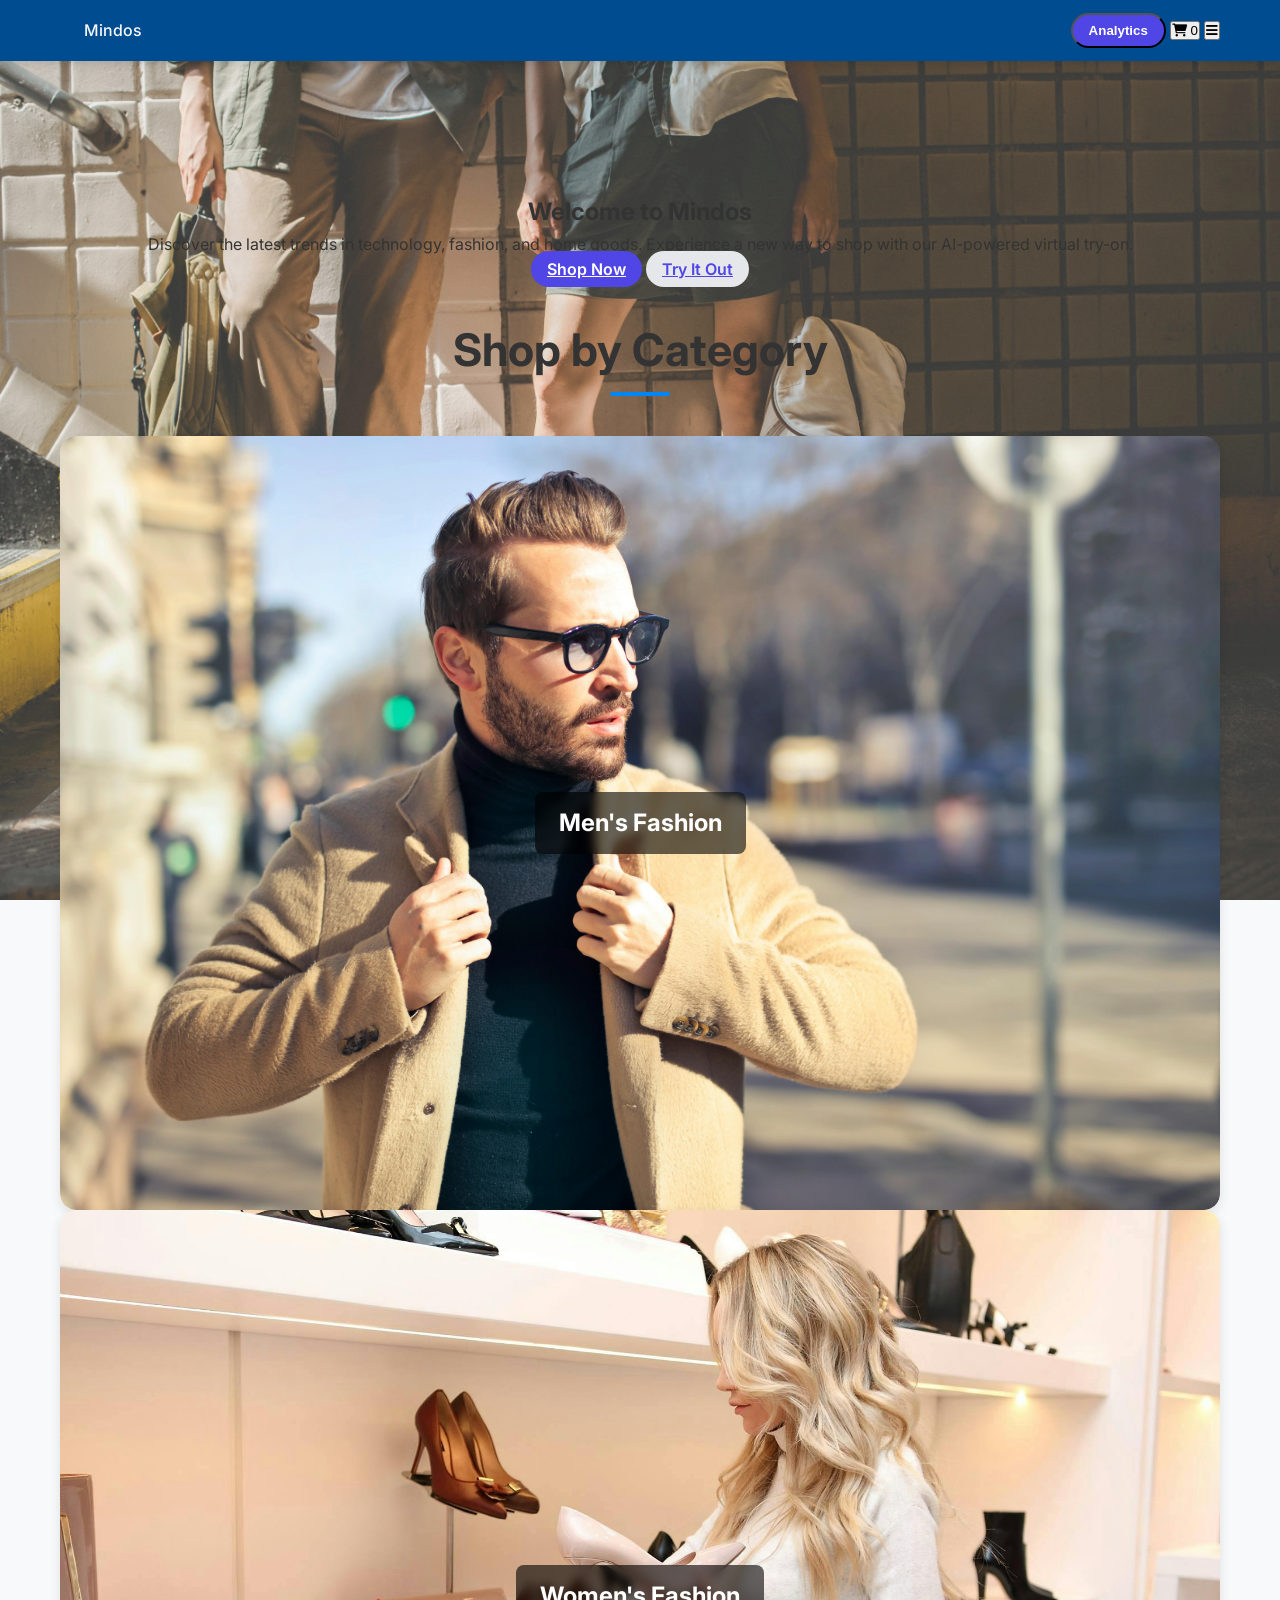
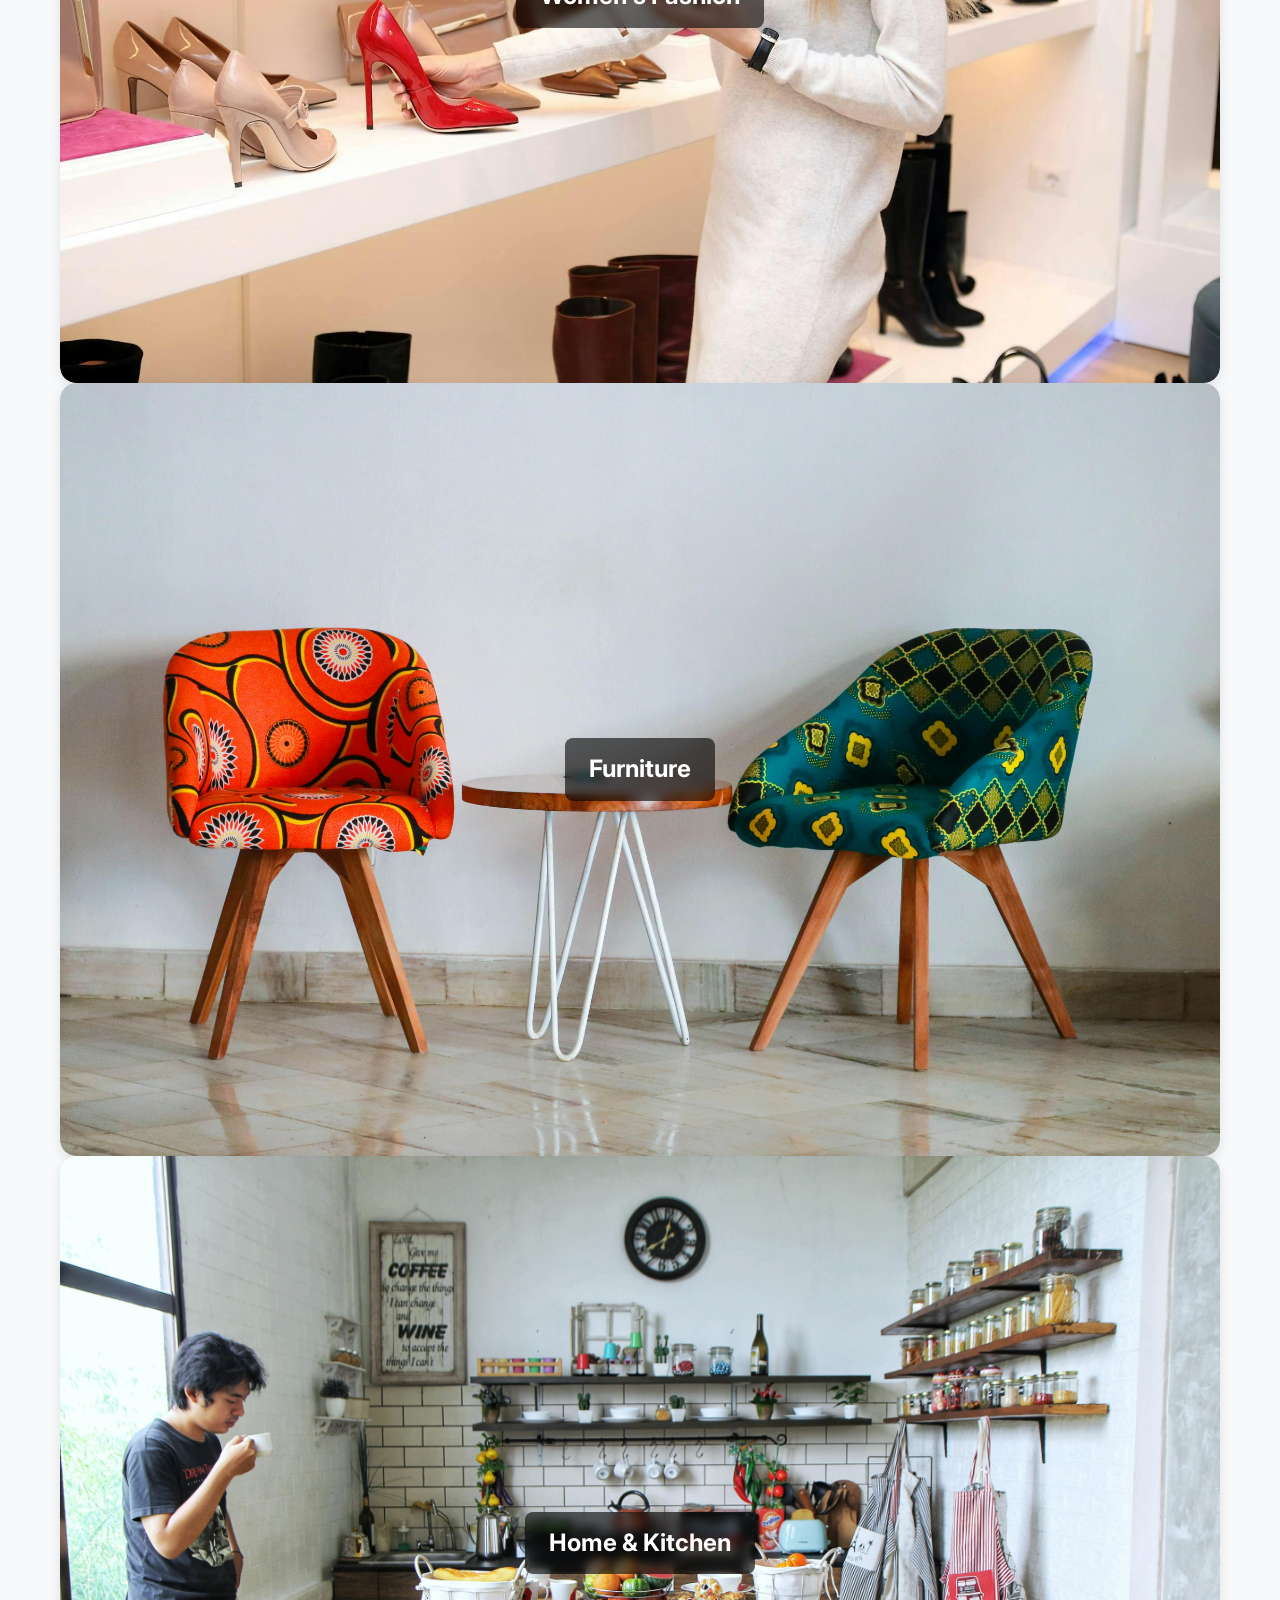
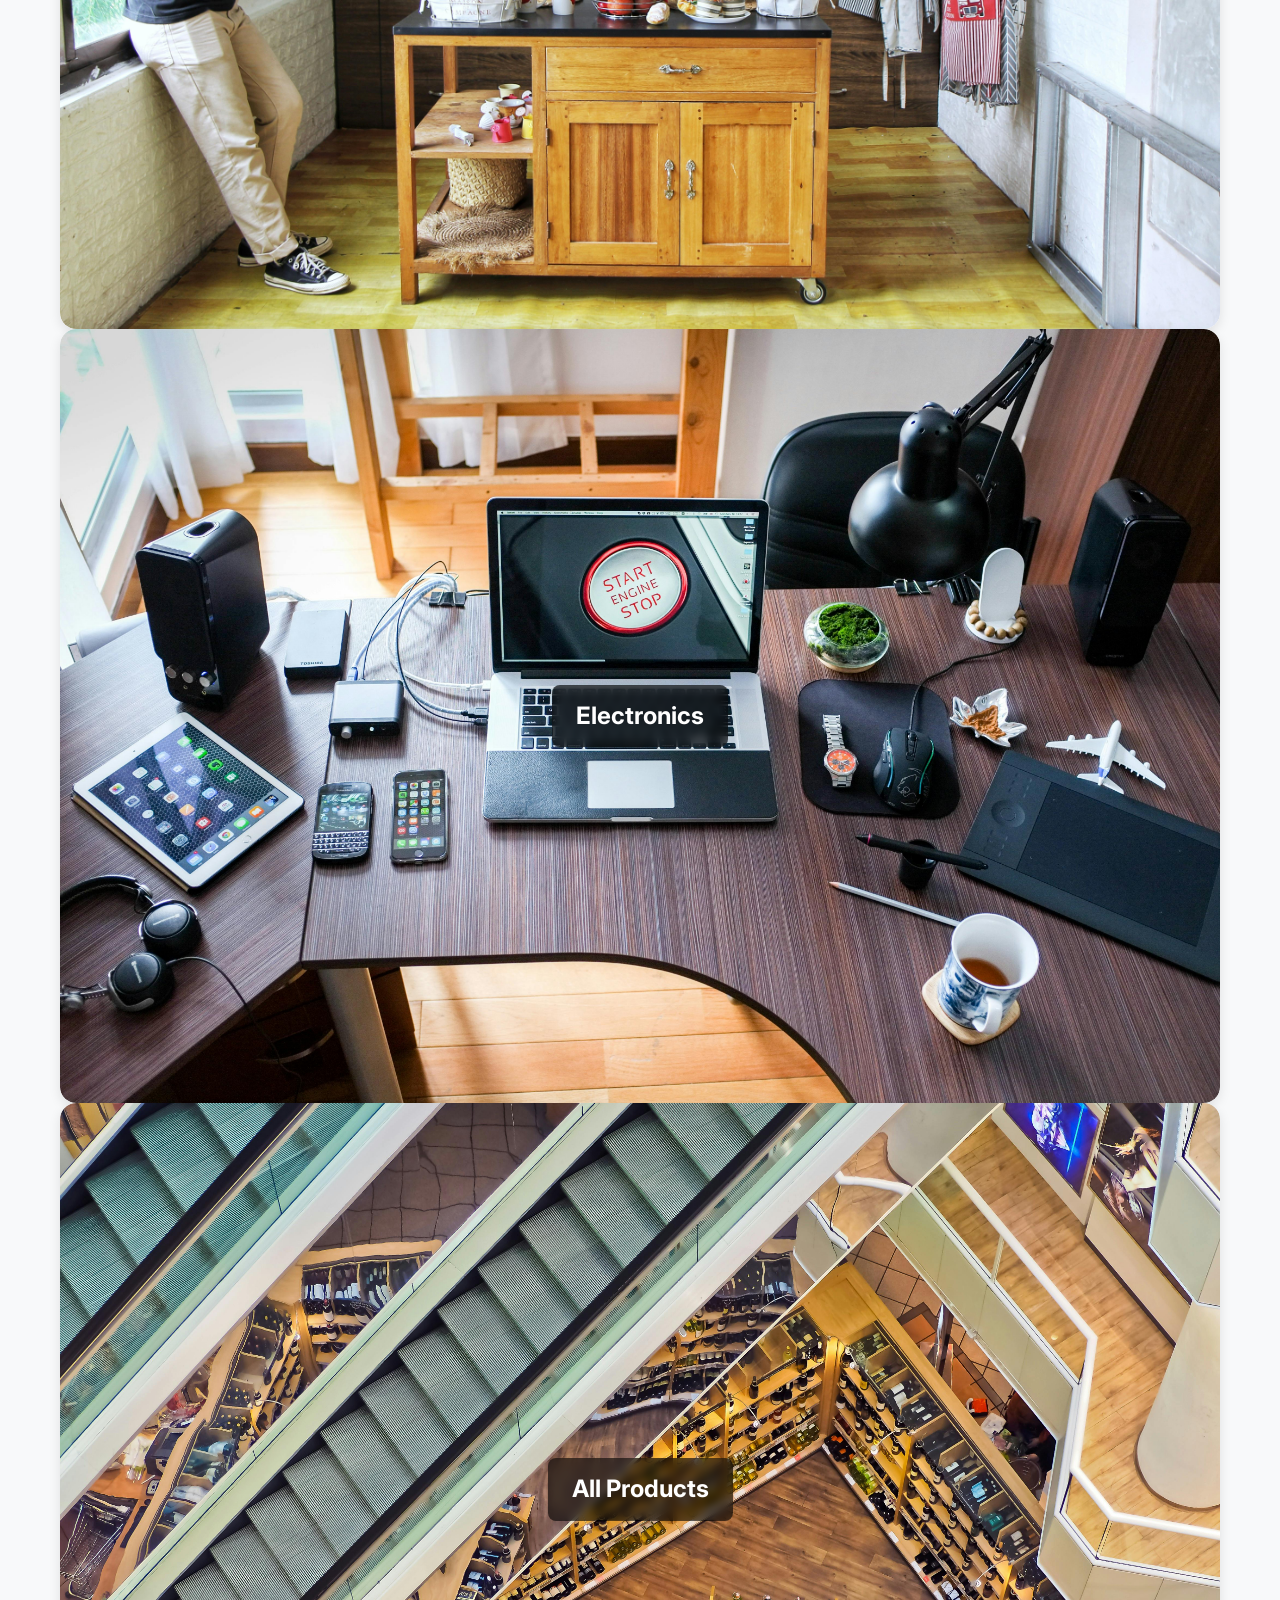
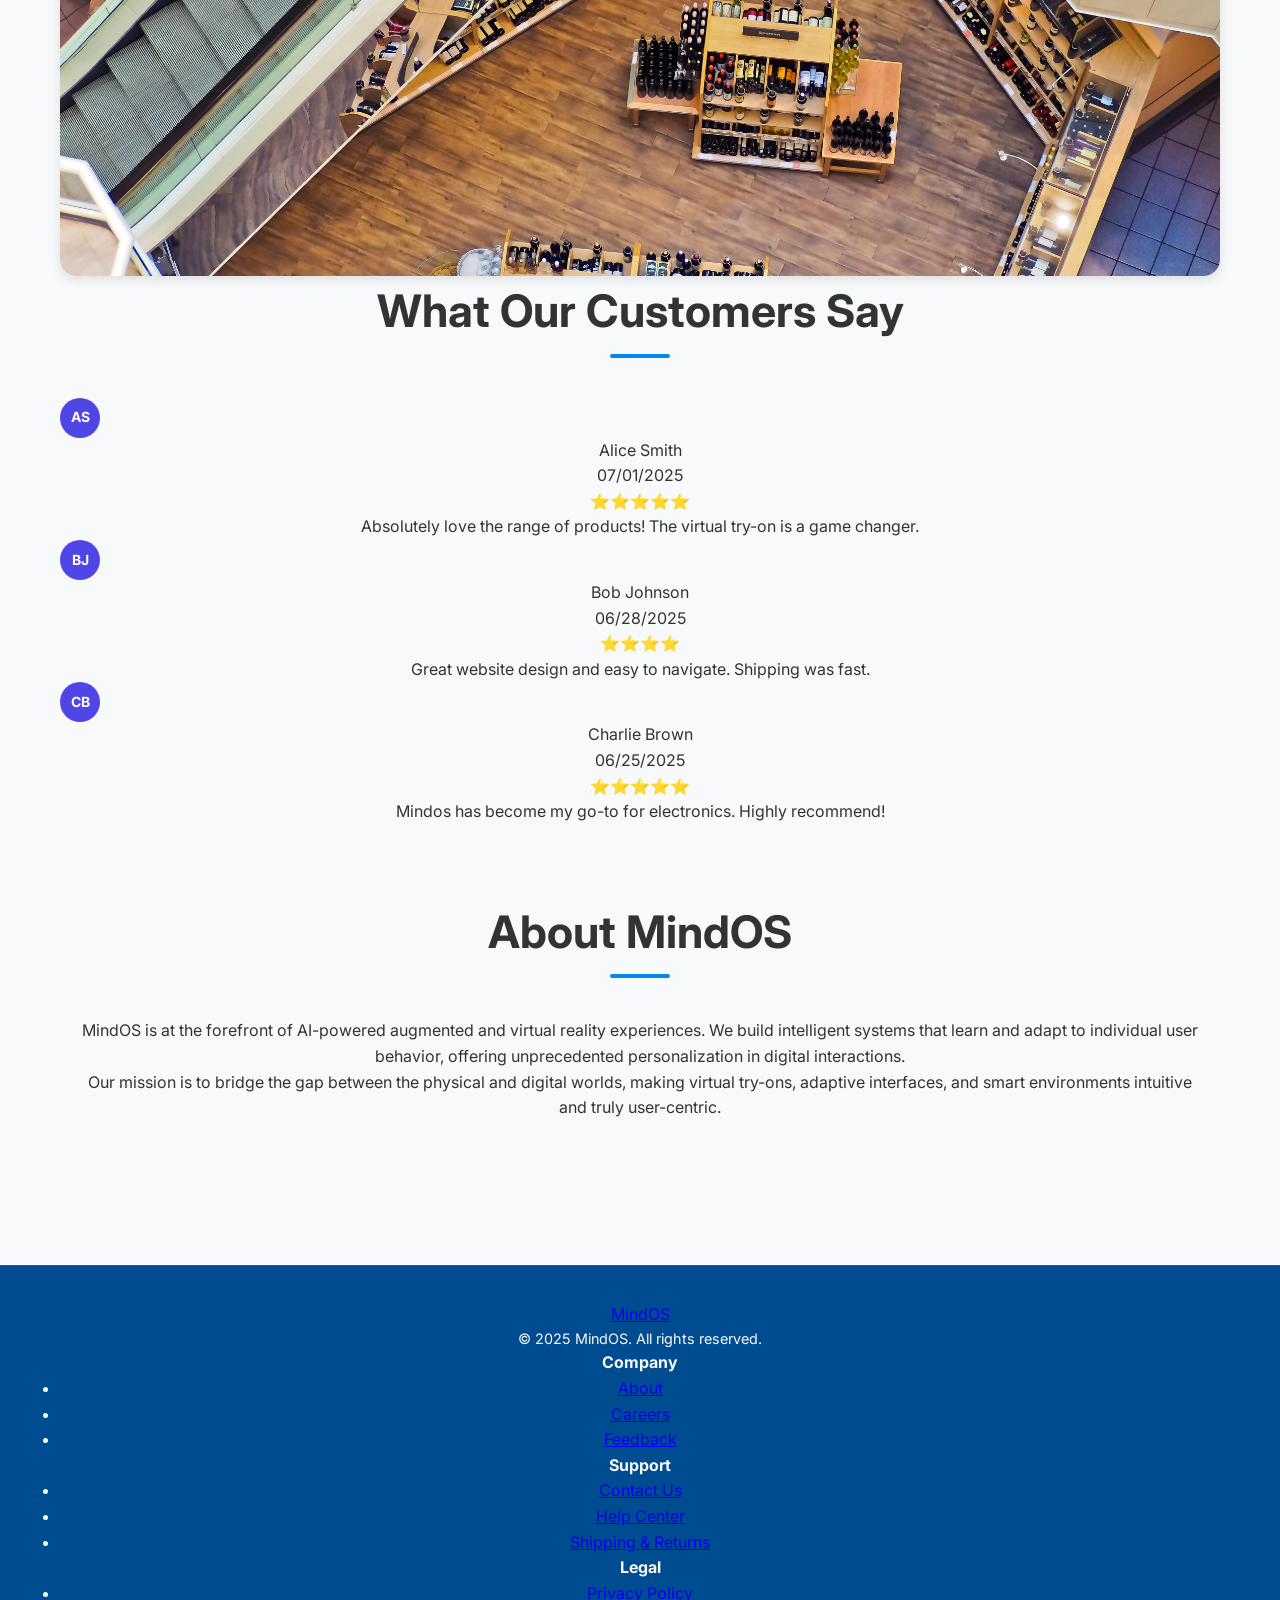
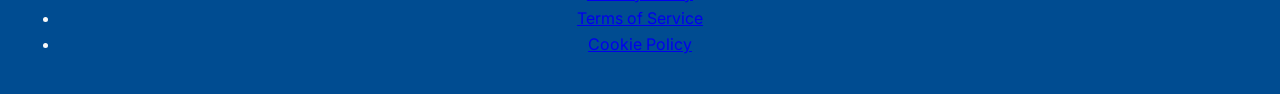
==== commit 59bf555f: "Initial Commit" ====
--- a/index.html
+++ b/index.html
@@ -4,6 +4,7 @@
     <meta charset="UTF-8" />
     <meta name="viewport" content="width=device-width, initial-scale=1.0" />
     <title>Mindos - Your Modern E-commerce Store</title>
+    <link rel="icon" href="images/mindos.jpg.png" />
     <script src="https://cdn.tailwindcss.com"></script>
     <link
       href="https://fonts.googleapis.com/css2?family=Inter:wght@300;400;500;600;700&display=swap"
@@ -13,6 +14,7 @@
       rel="stylesheet"
       href="https://cdnjs.cloudflare.com/ajax/libs/font-awesome/6.0.0-beta3/css/all.min.css"
     />
+    <link rel="stylesheet" href="style.css" />
 
     <script
       type="module"
@@ -291,6 +293,13 @@
           >
         </div>
         <div class="flex items-center space-x-4">
+          <!-- New Analytics Button -->
+          <button
+            onclick="window.location.href = 'analytics.html'"
+            class="btn-primary px-4 py-2 rounded-full font-semibold text-sm"
+          >
+            Analytics
+          </button>
           <button
             onclick="window.location.hash = '#cart'"
             class="relative text-gray-600 hover:text-indigo-600"
@@ -354,6 +363,13 @@
             onclick="showPage('feedback')"
             >Feedback</a
           >
+          <!-- Analytics button for mobile menu -->
+          <button
+            onclick="window.location.href = 'analytics.html'; closeMobileMenu();"
+            class="btn-primary w-full text-left py-2 px-4 rounded-md font-semibold text-lg"
+          >
+            Analytics
+          </button>
           <a
             href="#cart"
             class="flex items-center text-gray-800 hover:text-indigo-600 font-semibold"
@@ -490,6 +506,21 @@
             class="flex overflow-x-auto space-x-6 pb-4 scrollbar-hidden"
           ></div>
         </div>
+        <!-- About -->
+        <section id="about">
+            <div
+            class="bg-white bg-opacity-80 backdrop-blur-sm rounded-xl shadow-lg mt-16 p-8 mx-auto max-w-8xl"
+            >
+                <div class="container">
+                    <h2>About MindOS</h2>
+                    <p>MindOS is at the forefront of AI-powered augmented and virtual reality experiences. We build
+                        intelligent systems that learn and adapt to individual user behavior, offering unprecedented
+                        personalization in digital interactions.</p>
+                    <p>Our mission is to bridge the gap between the physical and digital worlds, making virtual try-ons,
+                        adaptive interfaces, and smart environments intuitive and truly user-centric.</p>
+                </div>
+            </div>
+        </section>
       </section>
 
       <section id="products-page" class="page hidden pt-12 pb-24">
@@ -1775,6 +1806,7 @@
         // After the fade, fully remove the loader and show pages
         setTimeout(() => {
           loader.style.display = "none";
+          skeleton.style.display = "none"; // Ensure skeleton is also hidden
 
           // Set initial hash if none exists, then call showPage
           if (!window.location.hash) {
@@ -1782,7 +1814,7 @@
           }
           showPage(); // Call showPage to render the correct initial page based on hash
           updateCartUI();
-        }, 250); // Match CSS transition duration
+        }, 250); // Decreased delay for faster loading
       };
 
       // Handle hash changes consistently
--- a/style.css
+++ b/style.css
@@ -0,0 +1,940 @@
+@import url('https://fonts.googleapis.com/css2?family=Poppins:wght@300;400;600;700&display=swap');
+
+:root {
+    /* Walmart-inspired Color Palette */
+    --primary-color: #0186f3; /* Walmart Blue */
+    --secondary-color: #72797e; /* Neutral grey */
+    --accent-color: #FFC220; /* Walmart Yellow/Gold */
+    --background-light: #f8f9fa; /* Light background */
+    --background-dark: #004C91; /* Deeper blue for dark sections/header */
+    --text-color: #333; /* Dark text */
+    --light-text-color: #f8f9fa; /* Light text for dark backgrounds */
+    --border-color: #dee2e6;
+    --card-background: #ffffff;
+    --shadow-light: rgba(0, 0, 0, 0.08);
+    --shadow-medium: rgba(0, 0, 0, 0.15);
+
+    font-size: 16px;
+}
+
+/* NEW: Accessibility: Skip link for screen readers */
+.skip-to-content {
+    position: absolute;
+    left: -9999px;
+    top: auto;
+    width: 1px;
+    height: 1px;
+    overflow: hidden;
+    z-index: -9999;
+    background-color: var(--primary-color);
+    color: var(--light-text-color);
+    padding: 8px;
+    text-decoration: none;
+    font-weight: bold;
+}
+
+.skip-to-content:focus {
+    left: auto;
+    top: auto;
+    width: auto;
+    height: auto;
+    overflow: auto;
+    z-index: 9999;
+}
+
+
+* {
+    margin: 0;
+    padding: 0;
+    box-sizing: border-box;
+}
+
+body {
+    font-family: 'Poppins', sans-serif;
+    line-height: 1.6;
+    color: var(--text-color);
+    background-color: var(--background-light);
+    display: flex;
+    flex-direction: column;
+    min-height: 100vh;
+    scroll-behavior: smooth;
+    /* General fade-in animation for the whole page */
+    animation: fadeIn 1s ease-out forwards;
+}
+
+.container {
+    max-width: 1200px;
+    margin: 0 auto;
+    padding: 1rem 1.25rem;
+    width: 100%;
+}
+
+/* Header Styles */
+header {
+    background-color: var(--background-dark); /* Deeper blue */
+    color: var(--light-text-color);
+    padding: 0.8rem 0;
+    box-shadow: 0 2px 10px var(--shadow-medium);
+    position: sticky;
+    top: 0;
+    z-index: 1000;
+}
+
+header .container {
+    display: flex;
+    justify-content: space-between;
+    align-items: center;
+    padding: 0 1.25rem;
+}
+
+header h1 {
+    font-size: clamp(1.4rem, 4vw, 1.8rem);
+    font-weight: 700;
+    color: var(--accent-color); /* Changed to Walmart Yellow/Gold for better visibility */
+}
+
+header h1 a {
+    color: var(--accent-color); /* Changed to Walmart Yellow/Gold for better visibility */
+    text-decoration: none;
+}
+
+nav a {
+    color: var(--light-text-color);
+    text-decoration: none;
+    margin-left: 1.5rem;
+    font-weight: 500;
+    transition: color 0.3s ease, transform 0.2s ease;
+    outline: none;
+}
+
+nav a:hover,
+nav a:focus {
+    color: var(--primary-color); /* Walmart Blue */
+    transform: translateY(-2px);
+    box-shadow: 0 0 0 2px var(--primary-color);
+    border-radius: 3px;
+}
+
+/* Hamburger menu icon */
+.menu-toggle {
+    display: none;
+    flex-direction: column;
+    justify-content: space-around;
+    width: 30px;
+    height: 25px;
+    cursor: pointer;
+    background: transparent;
+    border: none;
+    padding: 0;
+    z-index: 1001;
+}
+
+.menu-toggle .bar {
+    width: 100%;
+    height: 3px;
+    background-color: var(--light-text-color);
+    border-radius: 5px;
+    transition: all 0.3s ease;
+}
+
+
+/* Hero Section */
+#hero {
+    background: linear-gradient(rgba(0, 0, 0, 0.75), rgba(0, 0, 0, 0.75)), url('assets/hero-bg.jpg') no-repeat center center/cover;
+    color: var(--light-text-color);
+    text-align: center;
+    padding: 6rem 1.25rem;
+    display: flex;
+    flex-direction: column;
+    justify-content: center;
+    align-items: center;
+    min-height: 70vh;
+}
+
+#hero h2 {
+    font-size: clamp(2.2rem, 6vw, 3.5rem);
+    margin-bottom: 1.25rem;
+    font-weight: 700;
+    line-height: 1.2;
+    animation: fadeInUp 0.8s ease-out forwards;
+    opacity: 0;
+}
+
+#hero p {
+    font-size: clamp(1rem, 2.5vw, 1.2em);
+    max-width: 700px;
+    margin-bottom: 2rem;
+    animation: fadeInUp 0.8s ease-out 0.2s forwards;
+    opacity: 0;
+}
+
+.cta-button {
+    background-color: var(--primary-color); /* Walmart Blue */
+    color: var(--light-text-color);
+    padding: 0.9rem 1.8rem;
+    border: none;
+    border-radius: 5px;
+    font-size: 1.1em;
+    font-weight: 600;
+    cursor: pointer;
+    transition: background-color 0.3s ease, transform 0.2s ease, box-shadow 0.2s ease;
+    text-decoration: none;
+    display: inline-block;
+    outline: none;
+    animation: fadeInUp 0.8s ease-out 0.4s forwards;
+    opacity: 0;
+}
+
+.cta-button:hover,
+.cta-button:focus {
+    background-color: #00509D; /* Darker shade of Walmart Blue */
+    transform: translateY(-2px) scale(1.02);
+    box-shadow: 0 0 0 3px var(--primary-color), 0 5px 15px rgba(0,0,0,0.2);
+}
+
+
+/* Section General Styles */
+section {
+    padding: 3.5rem 0;
+    text-align: center;
+}
+
+section h2 {
+    font-size: clamp(1.8rem, 5vw, 2.8rem);
+    margin-bottom: 2.5rem;
+    color: var(--text-color);
+    position: relative;
+    display: inline-block;
+    padding-bottom: 0.625rem;
+    animation: scaleIn 0.6s ease-out forwards;
+    opacity: 0;
+    transform: scale(0.9);
+}
+
+section h2::after {
+    content: '';
+    position: absolute;
+    left: 50%;
+    bottom: 0;
+    transform: translateX(-50%);
+    width: 60px;
+    height: 4px;
+    background-color: var(--primary-color); /* Walmart Blue */
+    border-radius: 2px;
+}
+
+
+/* Product Section (Wearables) */
+#products {
+    background-color: var(--background-light);
+}
+
+/* Home Furniture Section */
+#furniture-products {
+    background-color: #e9ecef; /* Keeps a light grey for distinction */
+}
+#furniture-products h2 {
+    color: var(--primary-color); /* Walmart Blue */
+}
+
+
+.product-grid {
+    display: grid;
+    grid-template-columns: repeat(auto-fit, minmax(280px, 1fr));
+    gap: 2rem;
+    max-width: 1200px;
+    margin: 0 auto;
+    padding: 0 1.25rem;
+}
+
+.product-card {
+    background-color: var(--card-background);
+    border-radius: 10px;
+    box-shadow: 0 4px 15px var(--shadow-light);
+    overflow: hidden;
+    transition: transform 0.3s ease, box-shadow 0.3s ease;
+    display: flex;
+    flex-direction: column;
+    align-items: center;
+    padding: 1.25rem;
+    animation: fadeInUp 0.7s ease-out forwards;
+    opacity: 0;
+}
+
+.product-card:nth-child(1) { animation-delay: 0.3s; }
+.product-card:nth-child(2) { animation-delay: 0.3s; }
+.product-card:nth-child(3) { animation-delay: 0.3s; }
+.product-card:nth-child(4) { animation-delay: 0.4s; }
+.product-card:nth-child(5) { animation-delay: 0.5s; }
+.product-card:nth-child(6) { animation-delay: 0.6s; }
+
+
+.product-card:hover {
+    transform: translateY(-8px) scale(1.03);
+    box-shadow: 0 12px 25px var(--shadow-medium);
+}
+
+.product-card img {
+    max-width: 100%;
+    height: 12.5rem;
+    object-fit: contain;
+    margin-bottom: 0.9375rem;
+    border-radius: 5px;
+    display: block;
+}
+
+.product-card h3 {
+    font-size: clamp(1.2rem, 3.5vw, 1.5rem);
+    margin-bottom: 0.625rem;
+    color: var(--primary-color); /* Walmart Blue */
+}
+
+.product-card p {
+    font-size: 0.95em;
+    color: var(--secondary-color);
+    margin-bottom: 1.25rem;
+    text-align: center;
+    flex-grow: 1;
+}
+
+.product-card button {
+    background-color: var(--accent-color); /* Walmart Yellow/Gold */
+    color: var(--text-color); /* Changed to dark text for contrast on yellow */
+    padding: 0.8rem 1.5rem;
+    border: none;
+    border-radius: 5px;
+    font-size: 1em;
+    font-weight: 600;
+    cursor: pointer;
+    transition: background-color 0.3s ease, transform 0.2s ease, box-shadow 0.2s ease;
+    width: 90%;
+    max-width: 200px;
+    outline: none;
+}
+
+.product-card button:hover,
+.product-card button:focus {
+    background-color: #E5B000; /* Darker shade of Walmart Yellow */
+    transform: translateY(-2px) scale(1.05);
+    box-shadow: 0 0 0 3px var(--accent-color), 0 5px 15px rgba(0,0,0,0.2);
+}
+
+/* Demo Section */
+#demo {
+    background-color: var(--background-dark); /* Deeper blue */
+    color: var(--light-text-color);
+    padding: 5rem 1.25rem;
+}
+
+#demo h2 {
+    color: var(--primary-color); /* Walmart Blue */
+}
+
+#demo p {
+    font-size: clamp(1rem, 2.5vw, 1.1rem);
+    margin-bottom: 1.875rem;
+    max-width: 800px;
+    margin-left: auto;
+    margin-right: auto;
+}
+
+#demo button {
+    background-color: var(--primary-color); /* Walmart Blue */
+    color: var(--light-text-color);
+    padding: 0.9rem 2.2rem;
+    border: none;
+    border-radius: 5px;
+    font-size: 1.1em;
+    font-weight: 600;
+    cursor: pointer;
+    transition: background-color 0.3s ease, transform 0.2s ease, box-shadow 0.2s ease;
+    outline: none;
+}
+
+#demo button:hover,
+#demo button:focus {
+    background-color: #005cb2; /* Darker shade of Walmart Blue */
+    transform: translateY(-2px) scale(1.02);
+    box-shadow: 0 0 0 3px var(--primary-color), 0 5px 15px rgba(0,0,0,0.2);
+}
+
+/* Footer Styles */
+footer {
+    background-color: var(--background-dark); /* Deeper blue */
+    color: var(--light-text-color);
+    text-align: center;
+    padding: 1.25rem 0;
+    margin-top: auto;
+    border-top: 1px solid rgba(255, 255, 255, 0.1);
+}
+
+footer p {
+    font-size: 0.9em;
+}
+
+/* ------------------------------------------- */
+/* RESPONSIVE ADJUSTMENTS            */
+/* ------------------------------------------- */
+
+/* Medium devices (tablets, 768px and down) */
+@media (max-width: 768px) {
+    header .container {
+        flex-direction: column;
+        text-align: center;
+        padding-top: 10px;
+        padding-bottom: 10px;
+    }
+
+    header h1 {
+        margin-bottom: 1rem;
+    }
+
+    nav {
+        width: 100%;
+        margin-top: 15px;
+    }
+    nav a {
+        margin: 0 0.8rem;
+        display: inline-block;
+        padding: 5px 0;
+    }
+
+    #hero {
+        padding: 4rem 1rem;
+        min-height: 60vh;
+    }
+
+    .product-grid {
+        gap: 1.5rem;
+        padding: 0 1rem;
+    }
+
+    .product-card img {
+        height: 10rem;
+    }
+}
+
+/* Small devices (phones, 480px and down) */
+@media (max-width: 480px) {
+    .menu-toggle {
+        display: flex;
+    }
+
+    nav {
+        display: none;
+        flex-direction: column;
+        background-color: var(--background-dark);
+        position: absolute;
+        top: 60px;
+        left: 0;
+        width: 100%;
+        padding: 1rem 0;
+        box-shadow: 0 8px 10px var(--shadow-medium);
+        border-top: 1px solid rgba(255, 255, 255, 0.1);
+        animation: slideIn 0.3s ease-out forwards;
+    }
+
+    nav.active {
+        display: flex;
+    }
+
+    nav a {
+        margin: 0.5rem 0;
+        padding: 0.5rem 1.25rem;
+        width: 100%;
+        text-align: left;
+    }
+
+    .menu-toggle.open .bar:nth-child(1) {
+        transform: translateY(11px) rotate(45deg);
+    }
+    .menu-toggle.open .bar:nth-child(2) {
+        opacity: 0;
+    }
+    .menu-toggle.open .bar:nth-child(3) {
+        transform: translateY(-11px) rotate(-45deg);
+    }
+
+    #hero {
+        padding: 3rem 1rem;
+        min-height: 50vh;
+    }
+
+    .cta-button {
+        padding: 0.8rem 1.5rem;
+        font-size: 0.95em;
+    }
+
+    section {
+        padding: 2.5rem 0;
+    }
+}
+
+/* Extra small devices (phones, 320px and down) */
+@media (max-width: 320px) {
+    .container {
+        padding: 0.8rem 0.8rem;
+    }
+
+    #hero h2 {
+        font-size: clamp(1.6rem, 5vw, 2rem);
+    }
+
+    .product-grid {
+        gap: 1rem;
+    }
+
+    .product-card {
+        padding: 1rem;
+    }
+}
+
+/* Keyframe Animations */
+@keyframes fadeIn {
+    from { opacity: 0; }
+    to { opacity: 1; }
+}
+
+@keyframes fadeInUp {
+    from {
+        opacity: 0;
+        transform: translateY(20px);
+    }
+    to {
+        opacity: 1;
+        transform: translateY(0);
+    }
+}
+
+@keyframes scaleIn {
+    from {
+        opacity: 0;
+        transform: scale(0.9);
+    }
+    to {
+        opacity: 1;
+        transform: scale(1);
+    }
+}
+
+/* AR Modal Styles */
+.ar-modal-overlay {
+    position: fixed;
+    top: 0;
+    left: 0;
+    width: 100%;
+    height: 100%;
+    background-color: rgba(0, 0, 0, 0.7);
+    display: flex;
+    justify-content: center;
+    align-items: center;
+    z-index: 2000;
+    backdrop-filter: blur(5px);
+    animation: fadeInOverlay 0.3s ease-out forwards;
+}
+
+.ar-modal-content {
+    background-color: var(--card-background);
+    padding: 2rem;
+    border-radius: 10px;
+    box-shadow: 0 8px 25px rgba(0, 0, 0, 0.3);
+    width: 90%;
+    max-width: 600px;
+    position: relative;
+    display: flex;
+    flex-direction: column;
+    align-items: center;
+    gap: 1rem;
+    animation: fadeInScale 0.3s ease-out forwards;
+}
+
+.ar-modal-close-button {
+    position: absolute;
+    top: 15px;
+    right: 15px;
+    background: none;
+    border: none;
+    font-size: 2rem;
+    color: var(--text-color);
+    cursor: pointer;
+    line-height: 1;
+    padding: 0;
+    transition: color 0.2s ease, transform 0.2s ease;
+    outline: none;
+}
+
+.ar-modal-close-button:hover,
+.ar-modal-close-button:focus {
+    color: var(--primary-color);
+    transform: rotate(90deg);
+}
+
+.ar-modal-content h3 {
+    font-size: 1.8em;
+    color: var(--primary-color);
+    margin-bottom: 1rem;
+    text-align: center;
+}
+
+#ar-canvas {
+    width: 100%;
+    height: 400px;
+    border: 1px solid var(--border-color);
+    border-radius: 8px;
+    background-color: #e0e0e0;
+}
+
+@keyframes fadeInScale {
+    from {
+        opacity: 0;
+        transform: scale(0.9);
+    }
+    to {
+        opacity: 1;
+        transform: scale(1);
+    }
+}
+
+@keyframes fadeInOverlay {
+    from {
+        opacity: 0;
+    }
+    to {
+        opacity: 1;
+    }
+}
+
+/* AR Loading Message */
+.ar-loading-message {
+    font-size: 1.1em;
+    color: var(--secondary-color);
+    margin-bottom: 1rem;
+    text-align: center;
+}
+
+/* Media queries for modal on smaller screens */
+@media (max-width: 768px) {
+    .ar-modal-content {
+        padding: 1.5rem;
+        width: 95%;
+    }
+    .ar-modal-close-button {
+        font-size: 1.8rem;
+        top: 10px;
+        right: 10px;
+    }
+    #ar-canvas {
+        height: 300px;
+    }
+}
+
+@media (max-width: 480px) {
+    .ar-modal-content {
+        padding: 1rem;
+    }
+    .ar-modal-close-button {
+        font-size: 1.5rem;
+    }
+    .ar-modal-content h3 {
+        font-size: 1.4em;
+    }
+    #ar-canvas {
+        height: 250px;
+    }
+    /* Animations for the Demo Section */
+@keyframes pulse {
+    0% { transform: scale(1); opacity: 1; }
+    50% { transform: scale(1.02); opacity: 0.9; }
+    100% { transform: scale(1); opacity: 1; }
+}
+
+@keyframes highlightFade {
+    from { background-color: rgba(255, 194, 32, 0.2); } /* Walmart Yellow with opacity */
+    to { background-color: transparent; }
+}
+
+.demo-adapting {
+    animation: pulse 1.5s infinite ease-in-out; /* Subtle pulse during adaptation */
+}
+
+.demo-complete {
+    animation: highlightFade 1s ease-out forwards; /* Brief highlight on completion */
+}
+
+/* You might also want to add a transition for smooth color changes if not using animation */
+#demo {
+    transition: background-color 0.5s ease-out;
+}
+/* --- NEW: Demo Results Modal Styles --- */
+.demo-results-overlay {
+    position: fixed;
+    top: 0;
+    left: 0;
+    width: 100%;
+    height: 100%;
+    background-color: rgba(0, 0, 0, 0.8); /* Darker overlay for focus */
+    display: flex;
+    justify-content: center;
+    align-items: center;
+    z-index: 2500; /* Higher z-index than AR modal */
+    backdrop-filter: blur(8px); /* Stronger blur */
+    animation: fadeInOverlay 0.4s ease-out forwards;
+}
+
+.demo-results-content {
+    background-color: var(--card-background);
+    padding: 2.5rem;
+    border-radius: 12px;
+    box-shadow: 0 15px 30px rgba(0, 0, 0, 0.4);
+    width: 90%;
+    max-width: 700px;
+    position: relative;
+    display: flex;
+    flex-direction: column;
+    align-items: center;
+    gap: 1.5rem;
+    animation: fadeInScale 0.4s ease-out forwards;
+    transform: scale(0.95); /* Start slightly smaller */
+}
+
+.demo-results-close-button {
+    position: absolute;
+    top: 18px;
+    right: 18px;
+    background: none;
+    border: none;
+    font-size: 2.2rem;
+    color: var(--secondary-color);
+    cursor: pointer;
+    line-height: 1;
+    padding: 0;
+    transition: color 0.2s ease, transform 0.2s ease;
+    outline: none;
+}
+
+.demo-results-close-button:hover,
+.demo-results-close-button:focus {
+    color: var(--primary-color);
+    transform: rotate(90deg) scale(1.1);
+}
+
+.demo-results-title {
+    font-size: clamp(1.8rem, 4vw, 2.5rem);
+    color: var(--primary-color); /* Walmart Blue */
+    margin-bottom: 0.5rem;
+    animation: fadeInUp 0.6s ease-out forwards;
+    opacity: 0;
+    text-align: center;
+}
+
+.demo-results-description {
+    font-size: clamp(0.95rem, 2.5vw, 1.1rem);
+    color: var(--text-color);
+    margin-bottom: 1.5rem;
+    text-align: center;
+    animation: fadeInUp 0.6s ease-out 0.1s forwards;
+    opacity: 0;
+}
+
+.chart-container {
+    display: flex;
+    justify-content: space-around;
+    align-items: flex-end; /* Bars grow from bottom */
+    width: 100%;
+    height: 200px; /* Fixed height for the chart area */
+    background-color: #f0f0f0;
+    border-radius: 8px;
+    padding: 1rem;
+    gap: 1rem;
+    margin-bottom: 1.5rem;
+    box-shadow: inset 0 0 8px rgba(0, 0, 0, 0.05);
+}
+
+.chart-bar-wrapper {
+    display: flex;
+    flex-direction: column;
+    align-items: center;
+    justify-content: flex-end; /* Ensure bar starts from bottom */
+    height: 100%;
+    flex-grow: 1;
+    max-width: 100px; /* Limit individual bar width */
+    position: relative;
+}
+
+.chart-label {
+    font-size: 0.85rem;
+    color: var(--secondary-color);
+    margin-bottom: 0.5rem;
+    text-align: center;
+    animation: fadeInUp 0.6s ease-out forwards; /* Labels fade in */
+    opacity: 0;
+}
+
+.chart-bar {
+    width: 80%;
+    background-color: var(--primary-color); /* Walmart Blue */
+    border-radius: 5px 5px 0 0;
+    transition: background-color 0.3s ease; /* Smooth color change on hover/focus */
+    animation: chartBarGrow 1s ease-out forwards; /* Animation for bar growth */
+    height: 0; /* Start height at 0 for animation */
+    position: relative;
+    display: flex;
+    justify-content: center;
+    align-items: flex-end;
+    padding-bottom: 5px; /* Space for value text */
+}
+
+.chart-bar:hover {
+    background-color: var(--accent-color); /* Highlight on hover */
+}
+
+.chart-value {
+    font-size: 0.8rem;
+    font-weight: 600;
+    color: var(--light-text-color); /* White text for contrast on bar */
+    position: absolute;
+    bottom: 5px; /* Position inside the bar */
+    animation: chartValueFadeIn 0.8s ease-out forwards; /* Value fades in */
+    opacity: 0;
+}
+
+
+.demo-results-insights {
+    font-size: clamp(0.9rem, 2vw, 1rem);
+    color: var(--text-color);
+    text-align: center;
+    animation: fadeInUp 0.6s ease-out 0.2s forwards;
+    opacity: 0;
+}
+
+/* Keyframe Animations for Demo Results Modal */
+@keyframes chartBarGrow {
+    from { height: 0; }
+    to { /* Height is set by JS, animation will grow to that height */ }
+}
+
+@keyframes chartValueFadeIn {
+    from { opacity: 0; transform: translateY(10px); }
+    to { opacity: 1; transform: translateY(0); }
+}
+
+/* Existing animations (ensure these are also in your style.css) */
+@keyframes fadeIn {
+    from { opacity: 0; }
+    to { opacity: 1; }
+}
+
+@keyframes fadeInUp {
+    from {
+        opacity: 0;
+        transform: translateY(20px);
+    }
+    to {
+        opacity: 1;
+        transform: translateY(0);
+    }
+}
+
+@keyframes scaleIn {
+    from {
+        opacity: 0;
+        transform: scale(0.9);
+    }
+    to {
+        opacity: 1;
+        transform: scale(1);
+    }
+}
+
+@keyframes fadeInOverlay {
+    from {
+        opacity: 0;
+    }
+    to {
+        opacity: 1;
+    }
+}
+
+@keyframes fadeInScale {
+    from {
+        opacity: 0;
+        transform: scale(0.9);
+    }
+    to {
+        opacity: 1;
+        transform: scale(1);
+    }
+}
+
+/* Animations for the Demo Section itself (from previous turn) */
+@keyframes pulse {
+    0% { transform: scale(1); opacity: 1; }
+    50% { transform: scale(1.02); opacity: 0.9; }
+    100% { transform: scale(1); opacity: 1; }
+}
+
+@keyframes highlightFade {
+    from { background-color: rgba(0, 113, 206, 0.2); } /* Walmart Blue with opacity */
+    to { background-color: transparent; }
+}
+
+.demo-adapting {
+    animation: pulse 1.5s infinite ease-in-out;
+}
+
+.demo-complete {
+    animation: highlightFade 1s ease-out forwards;
+}
+
+/* Ensure #demo has transition for background-color */
+#demo {
+    transition: background-color 0.5s ease-out;
+}
+
+/* Media queries for modal on smaller screens */
+@media (max-width: 768px) {
+    .demo-results-content {
+        padding: 1.5rem;
+        width: 95%;
+    }
+    .demo-results-close-button {
+        font-size: 1.8rem;
+        top: 10px;
+        right: 10px;
+    }
+    .demo-results-title {
+        font-size: clamp(1.5rem, 4vw, 2rem);
+    }
+    .chart-container {
+        height: 150px;
+        gap: 0.5rem;
+    }
+    .chart-label {
+        font-size: 0.75rem;
+    }
+    .chart-value {
+        font-size: 0.7rem;
+    }
+}
+
+@media (max-width: 480px) {
+    .demo-results-content {
+        padding: 1rem;
+    }
+    .demo-results-close-button {
+        font-size: 1.5rem;
+    }
+    .demo-results-title {
+        font-size: clamp(1.2rem, 4vw, 1.8rem);
+    }
+    .chart-container {
+        flex-wrap: wrap; /* Allow bars to wrap on very small screens */
+        height: auto; /* Auto height if wrapping */
+        padding: 0.8rem;
+    }
+    .chart-bar-wrapper {
+        width: 45%; /* Two bars per row */
+        margin-bottom: 1rem;
+    }
+}
+}
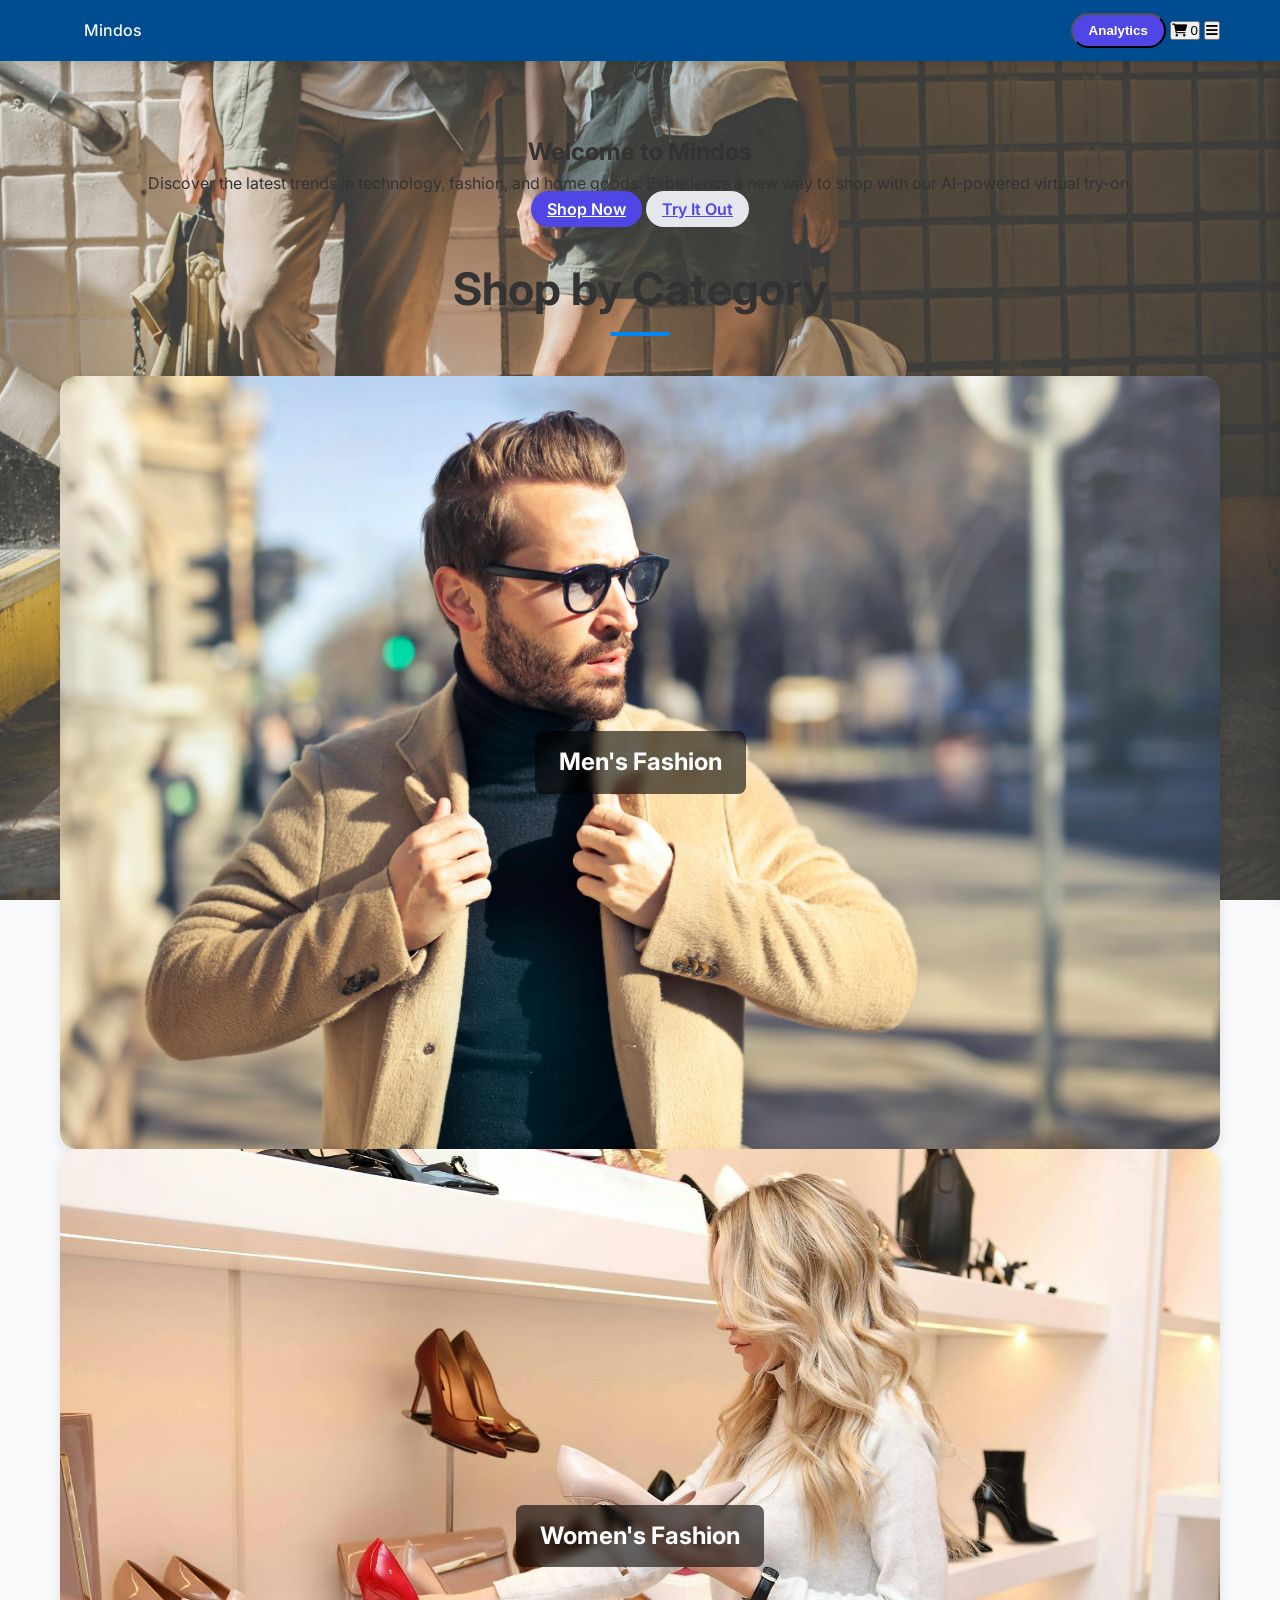
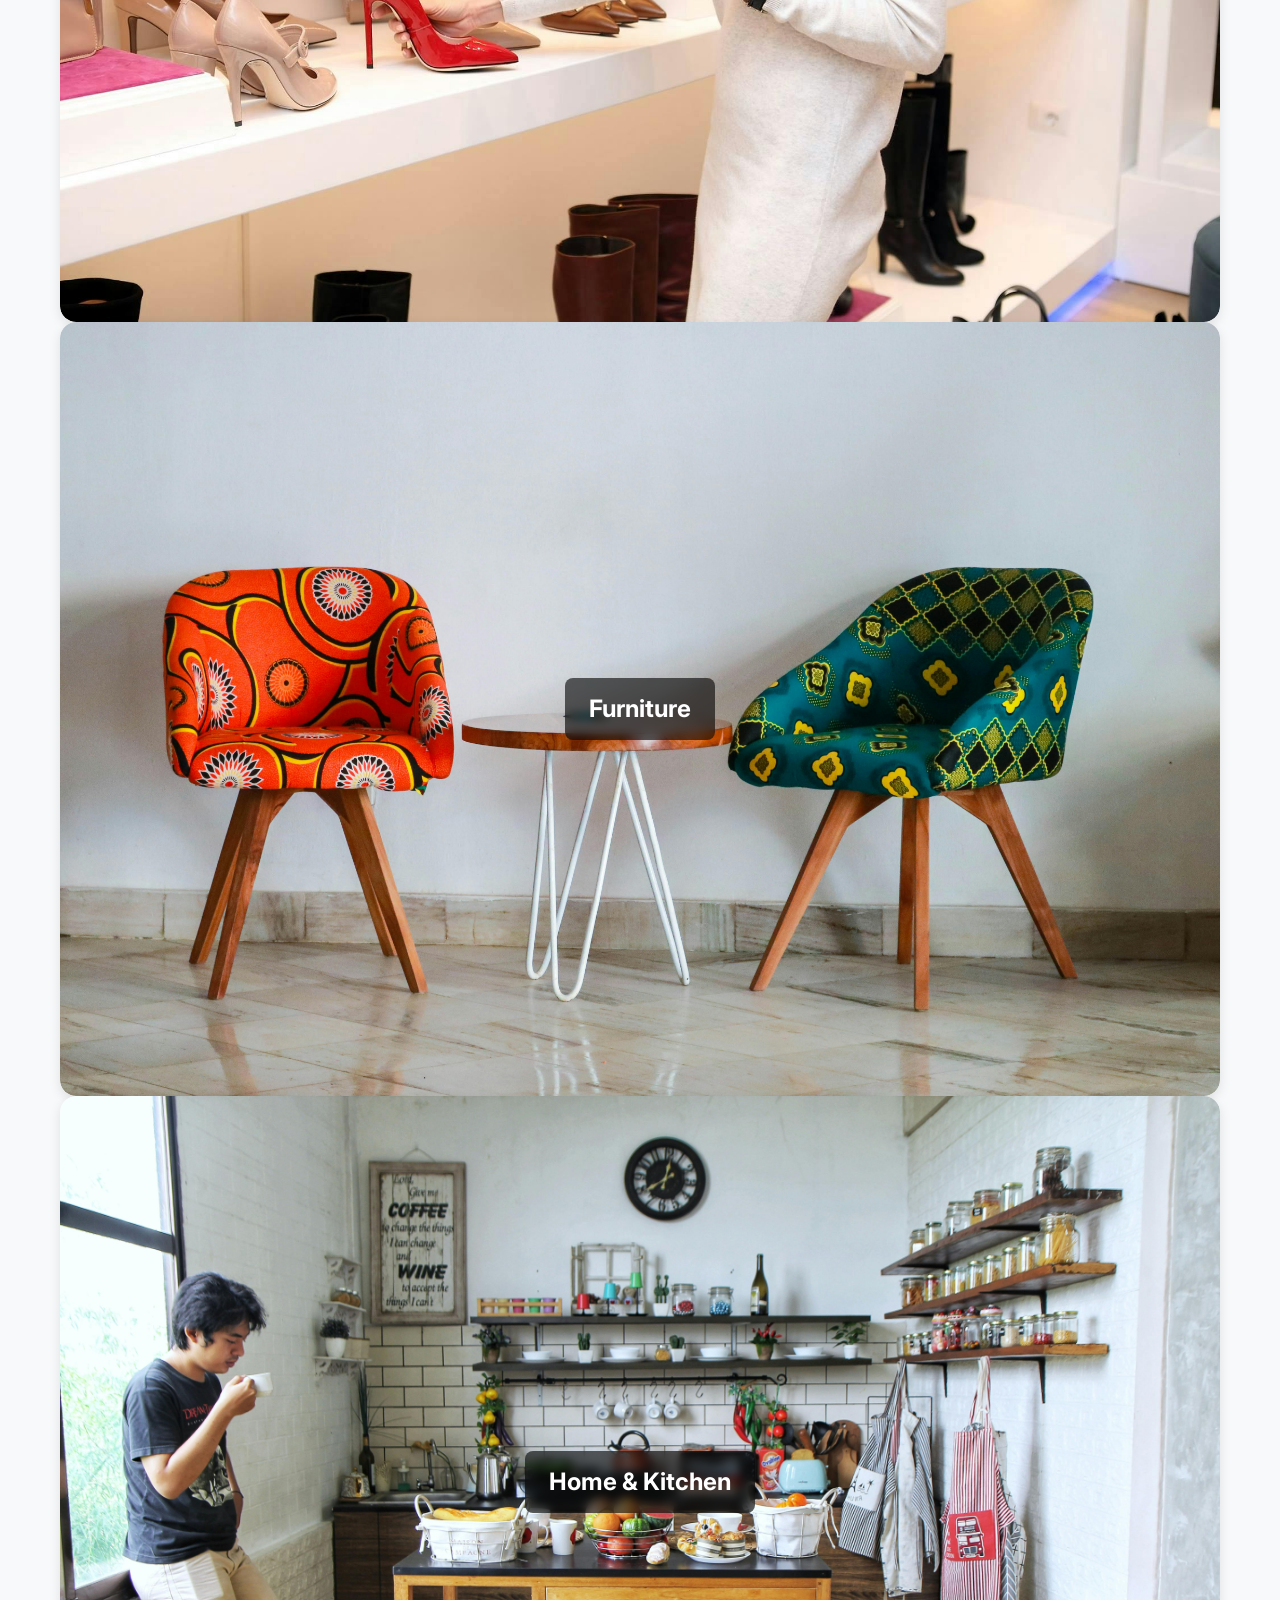
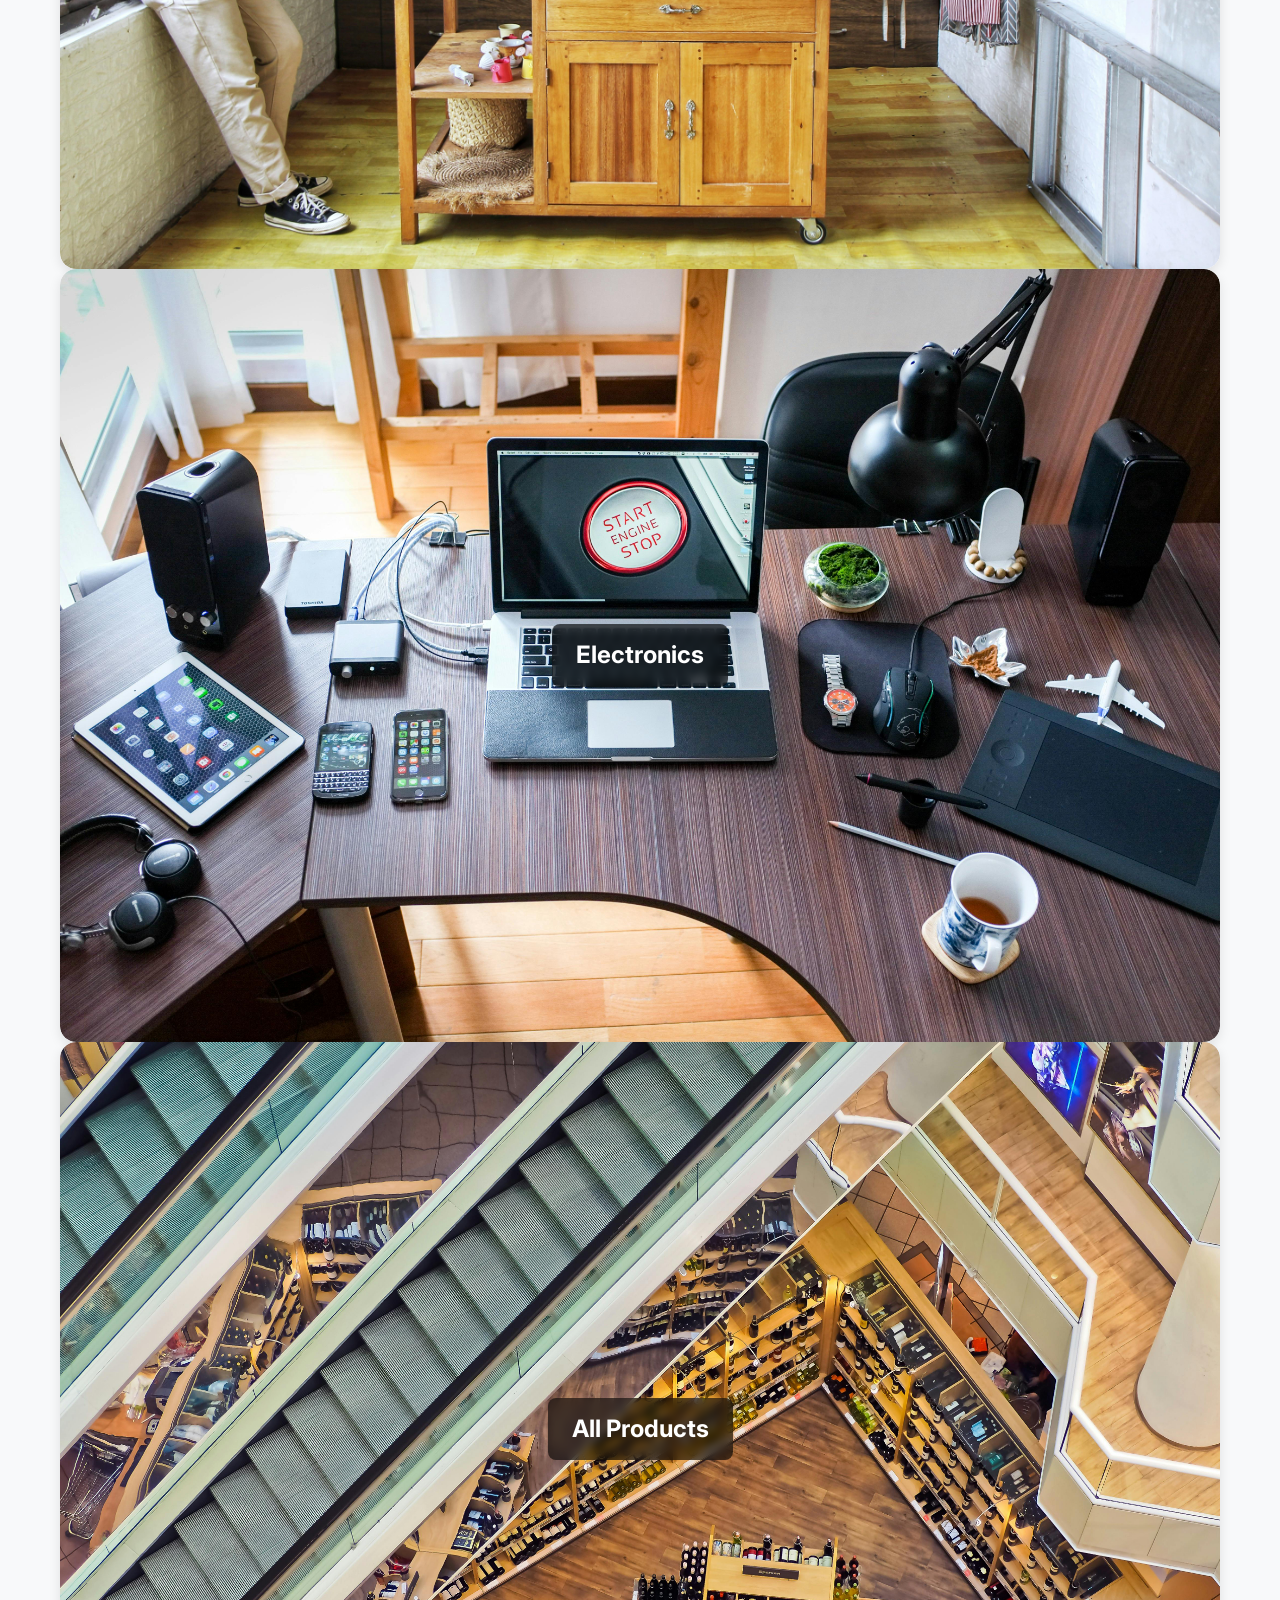
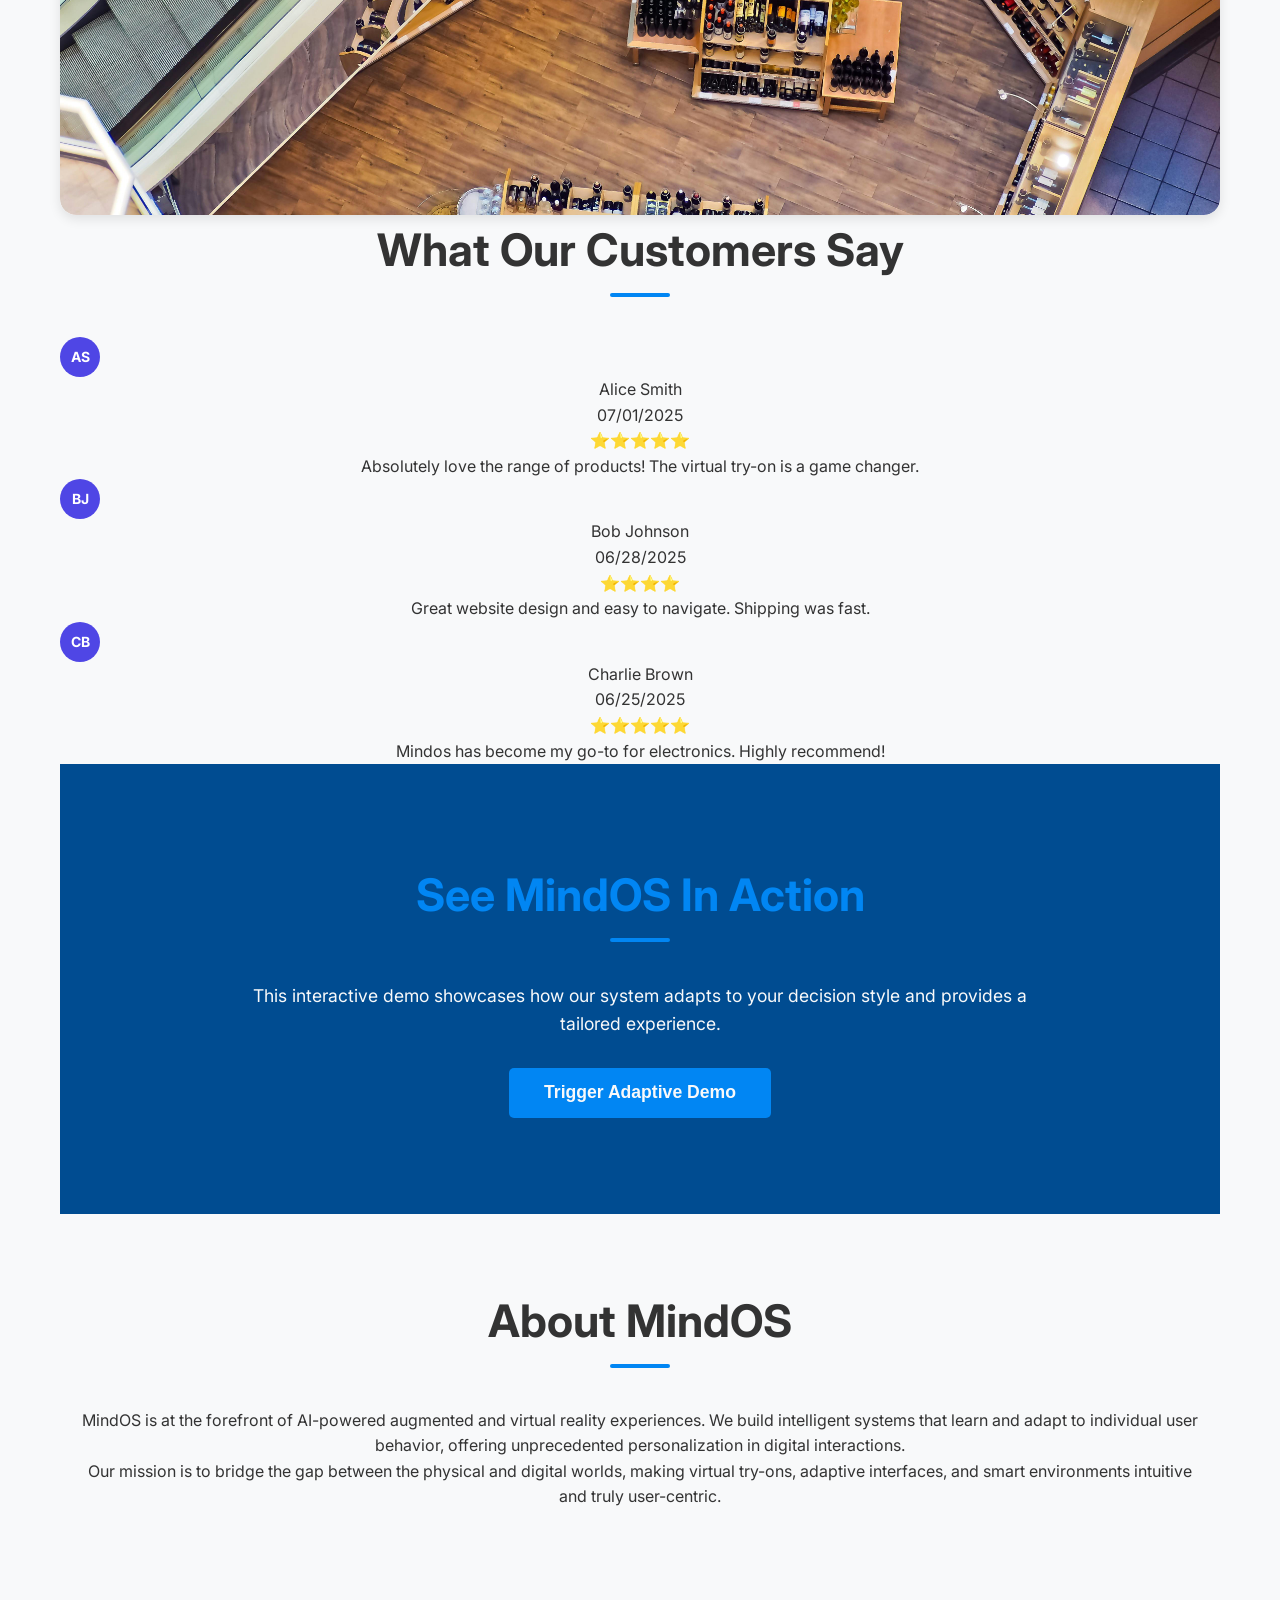
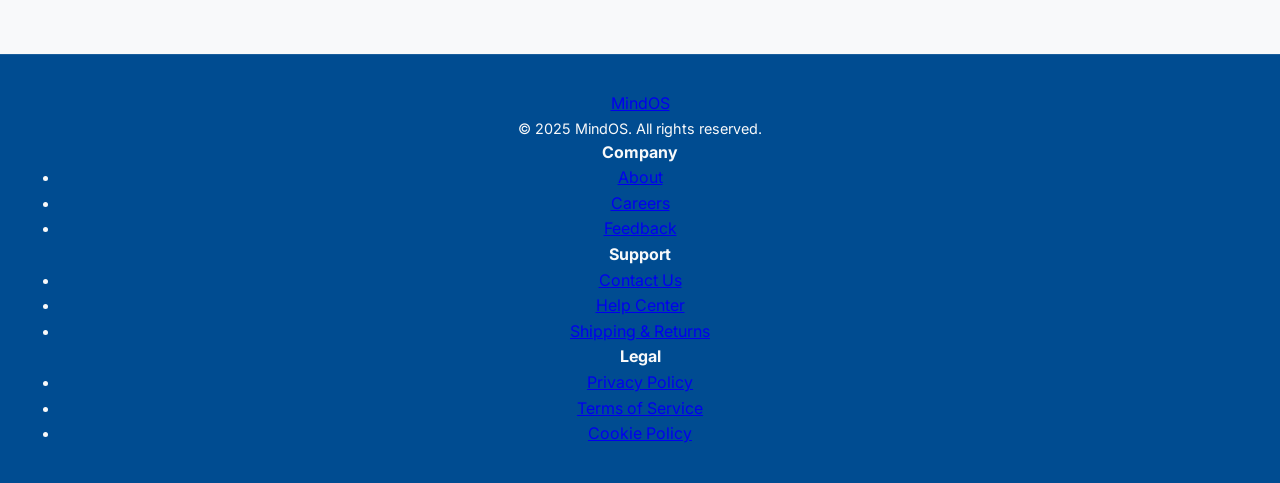
==== commit dd299652: "Initial Commit" ====
--- a/index.html
+++ b/index.html
@@ -21,8 +21,10 @@
       src="https://unpkg.com/@google/model-viewer/dist/model-viewer.min.js"
     ></script>
 
+    <script src="js/cognitive-adapt.js" defer></script>
+
     <style>
-      body {
+    body {
         font-family: "Inter", sans-serif;
         color: #333;
         background-image: url("images/background.jpg");
@@ -33,71 +35,73 @@
         min-height: 100vh;
         margin: 0;
         padding: 0;
-      }
-      body::before {
+    }
+    body::before {
         content: "";
         position: fixed;
         top: 0;
         left: 0;
         width: 100%;
         height: 100%;
-        background-color: rgba(242, 239, 245, 0.21); /* Lighter tint */
+        background-color: rgba(242, 239, 245, 0.21);
+        /* Lighter tint */
         z-index: -1;
-      }
-
-      .container {
+    }
+
+    .container {
         max-width: 1200px;
         margin: auto;
-      }
-
-      .hidden {
+    }
+
+    .hidden {
         display: none;
-      }
-
-      .page {
-        min-height: calc(100vh - 80px); /* Adjust for header height */
-      }
-      .btn-primary {
+    }
+
+    .page {
+        min-height: calc(100vh - 80px);
+        /* Adjust for header height */
+    }
+    .btn-primary {
         background-color: #4f46e5;
         color: white;
         padding: 0.5rem 1rem;
         border-radius: 9999px;
         font-weight: 600;
         transition: all 0.2s ease-in-out;
-      }
-
-      .btn-primary:hover {
+    }
+
+    .btn-primary:hover {
         background-color: #4338ca;
         transform: scale(1.05);
-      }
-      .btn-secondary {
+    }
+    .btn-secondary {
         background-color: #e5e7eb;
         color: #4f46e5;
         padding: 0.5rem 1rem;
         border-radius: 9999px;
         font-weight: 600;
         transition: all 0.2s ease-in-out;
-      }
-      .btn-secondary:hover {
+    }
+    .btn-secondary:hover {
         background-color: #d1d5db;
-      }
-      .product-card {
+    }
+    .product-card {
         display: flex;
         flex-direction: column;
         height: 100%;
         transition: transform 0.2s ease-in-out, box-shadow 0.2s ease-in-out;
-      }
-      .product-card:hover {
+    }
+    .product-card:hover {
         transform: translateY(-5px);
         box-shadow: 0 10px 15px rgba(0, 0, 0, 0.1);
-      }
-      .category-button.active {
+    }
+    .category-button.active {
         background-color: #4f46e5;
         color: white;
         box-shadow: 0 4px 6px rgba(0, 0, 0, 0.1);
-      }
-
-      .try-on-viewer {
+    }
+
+    .try-on-viewer {
         position: relative;
         width: 100%;
         height: 500px;
@@ -105,21 +109,22 @@
         border-radius: 12px;
         overflow: hidden;
         box-shadow: 0 4px 12px rgba(0, 0, 0, 0.1);
-      }
-      #model-viewer-container {
+    }
+    #model-viewer-container {
         width: 100%;
         height: 100%;
         border-radius: 12px;
-      }
-
-      #mobile-nav {
+    }
+
+    /* This rule is now redundant as it's defined in mobile-nav-menu below */
+    #mobile-nav {
         transform: translateX(100%);
         transition: transform 0.3s ease-in-out;
-      }
-      #mobile-nav.open {
+    }
+    #mobile-nav.open {
         transform: translateX(0);
-      }
-      .profile-icon {
+    }
+    .profile-icon {
         width: 40px;
         height: 40px;
         border-radius: 50%;
@@ -130,9 +135,9 @@
         justify-content: center;
         font-weight: bold;
         font-size: 0.875rem;
-      }
-      /* Loading Screen CSS */
-      #loading-screen {
+    }
+    /* Loading Screen CSS */
+    #loading-screen {
         position: fixed;
         top: 0;
         left: 0;
@@ -145,24 +150,24 @@
         align-items: center;
         z-index: 1000;
         transition: opacity 0.5s ease;
-      }
-      .spinner {
+    }
+    .spinner {
         border: 4px solid rgba(0, 0, 0, 0.1);
         width: 50px;
         height: 50px;
         border-radius: 50%;
         border-left-color: #4f46e5;
         animation: spin 1.2s linear infinite;
-      }
-      @keyframes spin {
+    }
+    @keyframes spin {
         0% {
-          transform: rotate(0deg);
+        transform: rotate(0deg);
         }
         100% {
-          transform: rotate(360deg);
-        }
-      }
-      #skeleton-preview {
+        transform: rotate(360deg);
+        }
+    }
+    #skeleton-preview {
         width: 80%;
         max-width: 800px;
         height: 300px;
@@ -171,41 +176,46 @@
         animation: pulse 1.5s infinite;
         margin-top: 2rem;
         transition: opacity 0.5s ease;
-      }
-      @keyframes pulse {
+    }
+    @keyframes pulse {
         0% {
-          opacity: 0.6;
+        opacity: 0.6;
         }
         50% {
-          opacity: 0.8;
+        opacity: 0.8;
         }
         100% {
-          opacity: 0.6;
-        }
-      }
-      .category-card {
+        opacity: 0.6;
+        }
+    }
+    .category-card {
         display: block;
-        border-radius: 1rem; /* rounded-xl */
+        border-radius: 1rem;
+        /* rounded-xl */
         overflow: hidden;
-        box-shadow: 0 4px 12px rgba(0, 0, 0, 0.1); /* shadow-lg */
+        box-shadow: 0 4px 12px rgba(0, 0, 0, 0.1);
+        /* shadow-lg */
         transition: transform 0.3s ease-in-out, box-shadow 0.3s ease-in-out;
         position: relative;
-        padding-top: 66.66%; /* 3:2 Aspect Ratio (height / width * 100) */
-      }
-
-      .category-card:hover {
+        padding-top: 66.66%;
+        /* 3:2 Aspect Ratio (height / width * 100) */
+    }
+
+    .category-card:hover {
         transform: translateY(-8px);
         box-shadow: 0 10px 20px rgba(0, 0, 0, 0.15);
-      }
-
-      .category-card-content {
+    }
+
+    .category-card-content {
         position: absolute;
         top: 0;
         left: 0;
         width: 100%;
         height: 100%;
-        background-size: cover; /* Re-added for images */
-        background-position: center; /* Re-added for images */
+        background-size: cover;
+        /* Re-added for images */
+        background-position: center;
+        /* Re-added for images */
         display: flex;
         align-items: center;
         justify-content: center;
@@ -213,41 +223,72 @@
         transition: transform 0.3s ease-in-out;
         border-radius: 1rem;
         /* Removed overflow: hidden; as it's not strictly needed for images unless there's other content */
-      }
-
-      /* Removed .category-video-background and .category-video-overlay entirely */
-
-      .category-card-title {
-        position: relative; /* Keep this */
-        z-index: 1; /* Changed from 2 to 1 as overlay is now part of background-color */
-        background-color: rgba(0, 0, 0, 0.6); /* Re-added dark overlay for text readability */
+    }
+
+    /* Removed .category-video-background and .category-video-overlay entirely */
+
+    .category-card-title {
+        position: relative;
+        /* Keep this */
+        z-index: 1;
+        /* Changed from 2 to 1 as overlay is now part of background-color */
+        background-color: rgba(0, 0, 0, 0.6);
+        /* Re-added dark overlay for text readability */
         padding: 0.75rem 1.5rem;
         border-radius: 0.5rem;
-        font-size: 1.5rem; /* text-2xl */
-        font-weight: 700; /* font-bold */
-        color: white; /* Ensure text color is white */
-        backdrop-filter: blur(5px); /* Re-added subtle blur effect */
+        font-size: 1.5rem;
+        /* text-2xl */
+        font-weight: 700;
+        /* font-bold */
+        color: white;
+        /* Ensure text color is white */
+        backdrop-filter: blur(5px);
+        /* Re-added subtle blur effect */
         transition: background-color 0.3s ease-in-out;
-      }
-
-      .category-card:hover .category-card-title {
-        background-color: rgba(0, 0, 0, 0.75); /* Darker on hover */
-      }
-
-      /* Responsive adjustments for grid columns */
-      @media (min-width: 640px) {
+    }
+
+    .category-card:hover .category-card-title {
+        background-color: rgba(0, 0, 0, 0.75);
+        /* Darker on hover */
+    }
+    /* Mobile navigation styles */
+    .mobile-nav-menu {
+        transition: transform 0.3s ease-out;
+        transform: translateX(100%);
+        /* Start off-screen to the right */
+        position: fixed;
+        top: 0;
+        right: 0;
+        width: 70%;
+        /* Adjust as needed */
+        height: 100%;
+        background-color: white;
+        z-index: 60;
+        /* Higher than header */
+        box-shadow: -5px 0 15px rgba(0, 0, 0, 0.1);
+        padding: 2rem;
+        flex-direction: column;
+        align-items: flex-start;
+    }
+    .mobile-nav-menu.open {
+        transform: translateX(0);
+        /* Slide in */
+    }
+
+    /* Responsive adjustments for grid columns */
+    @media (min-width: 640px) {
         /* sm breakpoint */
         .grid-cols-1 {
-          grid-template-columns: repeat(2, minmax(0, 1fr));
-        }
-      }
-
-      @media (min-width: 1024px) {
+        grid-template-columns: repeat(2, minmax(0, 1fr));
+        }
+    }
+
+    @media (min-width: 1024px) {
         /* lg breakpoint */
         .grid-cols-1 {
-          grid-template-columns: repeat(3, minmax(0, 1fr));
-        }
-      }
+        grid-template-columns: repeat(3, minmax(0, 1fr));
+        }
+    }
     </style>
   </head>
   <body>
@@ -261,7 +302,7 @@
     </div>
 
     <header
-      class="bg-white/90 backdrop-blur-sm shadow-md py-4 sticky top-0 z-50"
+      class="bg-white/90 backdrop-blur-sm shadow-md py-4"
     >
       <nav class="container mx-auto flex justify-between items-center px-4">
         <a href="#home" class="text-2xl font-bold text-indigo-600">Mindos</a>
@@ -311,76 +352,39 @@
                 >0</span
             >
             </button>
-          <button
-            id="mobile-menu-button"
-            class="sm:hidden text-gray-600 hover:text-indigo-600"
-          >
-            <i class="fas fa-bars text-xl"></i>
+          <!-- Mobile menu button - Enhanced Styling -->
+          <button id="mobile-menu-button" class="md:hidden p-2 rounded-md text-gray-700 bg-gray-100 hover:bg-gray-200 focus:outline-none focus:ring-2 focus:ring-indigo-500">
+              <i class="fas fa-bars text-xl"></i>
           </button>
         </div>
       </nav>
     </header>
 
-    <div
-      id="mobile-nav"
-      class="fixed inset-y-0 right-0 w-64 bg-white shadow-xl z-50 transform translate-x-full transition-transform ease-in-out duration-300"
-    >
-      <div class="p-6">
-        <button
-          id="close-menu-button"
-          class="absolute top-4 right-4 text-gray-600 hover:text-indigo-600"
-        >
-          <i class="fas fa-times text-xl"></i>
-        </button>
-        <nav class="flex flex-col space-y-6 mt-8 text-lg">
-          <a
-            href="#home"
-            class="text-gray-800 hover:text-indigo-600 font-semibold"
-            onclick="showPage('home')"
-            >Home</a
-          >
-          <a
-            href="#products?category=All"
-            class="text-gray-800 hover:text-indigo-600 font-semibold"
-            onclick="showPage('products')"
-            >Products</a
-          >
-          <a
-            href="#try-on"
-            class="text-gray-800 hover:text-indigo-600 font-semibold"
-            onclick="showPage('try-on')"
-            >Try-On</a
-          >
-          <a
-            href="#about"
-            class="text-gray-800 hover:text-indigo-600 font-semibold"
-            onclick="showPage('about')"
-            >About</a
-          >
-          <a
-            href="#feedback"
-            class="text-gray-800 hover:text-indigo-600 font-semibold"
-            onclick="showPage('feedback')"
-            >Feedback</a
-          >
-          <!-- Analytics button for mobile menu -->
-          <button
-            onclick="window.location.href = 'analytics.html'; closeMobileMenu();"
-            class="btn-primary w-full text-left py-2 px-4 rounded-md font-semibold text-lg"
-          >
-            Analytics
-          </button>
-          <a
-            href="#cart"
-            class="flex items-center text-gray-800 hover:text-indigo-600 font-semibold"
-            onclick="showPage('cart')"
-          >
-            <i class="fas fa-shopping-cart text-xl mr-2"></i>
-            Cart (<span id="mobile-cart-count">0</span>)
-          </a>
-        </nav>
-      </div>
-    </div>
+    <!-- Mobile Navigation Menu - Enhanced Styling -->
+    <nav id="mobile-nav" class="mobile-nav-menu fixed inset-y-0 right-0 w-72 bg-indigo-50 shadow-xl z-50 transform translate-x-full transition-transform ease-in-out duration-300">
+        <div class="p-6">
+            <button id="close-menu-button" class="absolute top-4 right-4 text-gray-600 hover:text-indigo-600 p-2 rounded-full bg-white hover:bg-gray-100 focus:outline-none focus:ring-2 focus:ring-indigo-500">
+                <i class="fas fa-times text-xl"></i>
+            </button>
+            <nav class="flex flex-col space-y-6 mt-8 text-lg">
+                <a href="#home" class="text-gray-800 hover:text-indigo-600 font-semibold py-2 px-4 rounded-md hover:bg-indigo-100 transition duration-200" onclick="showPage('home'); toggleMobileMenu();">Home</a>
+                <a href="#products?category=All" class="text-gray-800 hover:text-indigo-600 font-semibold py-2 px-4 rounded-md hover:bg-indigo-100 transition duration-200" onclick="showPage('products'); toggleMobileMenu();">Products</a>
+                <a href="#try-on" class="block py-3 text-lg text-gray-800 hover:text-indigo-600 font-semibold py-2 px-4 rounded-md hover:bg-indigo-100 transition duration-200" onclick="showPage('try-on'); toggleMobileMenu();">Virtual Try-On</a>
+                <a href="#about" class="block py-3 text-lg text-gray-800 hover:text-indigo-600 font-semibold py-2 px-4 rounded-md hover:bg-indigo-100 transition duration-200" onclick="showPage('about'); toggleMobileMenu();">About Us</a>
+                <a href="#feedback" class="block py-3 text-lg text-gray-800 hover:text-indigo-600 font-semibold py-2 px-4 rounded-md hover:bg-indigo-100 transition duration-200" onclick="showPage('feedback'); toggleMobileMenu();">Feedback & Ratings</a>
+                <button class="relative block py-3 text-lg text-gray-800 hover:text-indigo-600 font-semibold py-2 px-4 rounded-md hover:bg-indigo-100 transition duration-300 w-full text-left" onclick="showPage('cart'); toggleMobileMenu();">
+                    <i class="fas fa-shopping-cart text-xl mr-2"></i>
+                    Cart (<span id="mobile-cart-count">0</span>)
+                </button>
+            </nav>
+            <button
+                onclick="window.location.href = 'analytics.html'; toggleMobileMenu();"
+                class="btn-primary w-full text-left py-3 px-4 rounded-md font-semibold text-lg mt-6"
+            >
+                Analytics
+            </button>
+        </div>
+    </nav>
 
     <main class="relative z-10">
       <section id="home-page" class="page hidden pt-12 pb-24 text-center">
@@ -506,6 +510,16 @@
             class="flex overflow-x-auto space-x-6 pb-4 scrollbar-hidden"
           ></div>
         </div>
+        
+        <!-- Demo -->
+        <section id="demo" class="bg-white/90 backdrop-blur-sm rounded-xl shadow-lg mt-16 p-8 mx-auto max-w-5xl">
+            <div class="container">
+                <h2>See MindOS In Action</h2>
+                <p>This interactive demo showcases how our system adapts to your decision style and provides a tailored experience.</p>
+                <button onclick="simulateCognitiveAdaptation()">Trigger Adaptive Demo</button>
+            </div>
+        </section>
+
         <!-- About -->
         <section id="about">
             <div
@@ -568,6 +582,37 @@
               Women's Collection
             </button>
           </div>
+
+          <!-- New LLM-powered Product Recommendation Section -->
+          <div class="bg-white/90 backdrop-blur-sm rounded-xl shadow-lg p-8 sm:p-12 max-w-4xl mx-auto mt-12 mb-12">
+            <h3 class="text-2xl font-bold text-center text-gray-900 mb-6">
+              Get Personalized Recommendations ✨
+            </h3>
+            <p class="text-center text-gray-700 mb-6">
+              Tell us what you're looking for, and our AI will suggest products!
+            </p>
+            <textarea
+              id="recommendation-input"
+              class="w-full p-3 border border-gray-300 rounded-md shadow-sm focus:border-indigo-500 focus:ring-indigo-500 mb-4"
+              rows="3"
+              placeholder="e.g., 'a comfortable sofa for a small apartment', 'headphones for gaming', 'a stylish dress for a summer party'"
+            ></textarea>
+            <button
+              id="get-recommendations-button"
+              class="btn-primary w-full py-3 flex items-center justify-center"
+            >
+              <span id="recommendation-button-text">Get Recommendations ✨</span>
+              <div id="recommendation-spinner" class="hidden spinner ml-3 w-5 h-5 border-t-white"></div>
+            </button>
+            <div id="recommended-products-container" class="mt-8 grid grid-cols-2 sm:grid-cols-3 lg:grid-cols-4 gap-4 sm:gap-6">
+              <!-- Recommended products will be rendered here -->
+            </div>
+            <p id="no-recommendations-message" class="text-center text-gray-500 mt-4 hidden">
+              No recommendations found for your query. Please try a different description.
+            </p>
+          </div>
+          <!-- End of LLM-powered Product Recommendation Section -->
+
           <div
             id="product-list"
             class="grid grid-cols-2 sm:grid-cols-3 lg:grid-cols-4 gap-4 sm:gap-6"
@@ -1208,14 +1253,23 @@
       const feedbackListDiv = document.getElementById("feedback-list");
       const noFeedbackMessage = document.getElementById("no-feedback-message");
       const homeRatingsListDiv = document.getElementById("home-ratings-list"); // New DOM element for home page ratings
-      const mobileMenuButton = document.getElementById("mobile-menu-button");
-      const closeMenuButton = document.getElementById("close-menu-button");
-      const mobileNav = document.getElementById("mobile-nav");
+      // const mobileMenuButton = document.getElementById("mobile-menu-button"); // Original from index.html
+      // const closeMenuButton = document.getElementById("close-menu-button"); // Original from index.html
+      // const mobileNav = document.getElementById("mobile-nav"); // Original from index.html
       const mobileCartCount = document.getElementById("mobile-cart-count");
 
       // New DOM element for the main model-viewer
       const mainModelViewer = document.getElementById("main-model-viewer");
       const tryOnProductSelect = document.getElementById("tryOnProductSelect");
+
+      // LLM Recommendation Feature DOM Elements
+      const recommendationInput = document.getElementById("recommendation-input");
+      const getRecommendationsButton = document.getElementById("get-recommendations-button");
+      const recommendationButtonText = document.getElementById("recommendation-button-text");
+      const recommendationSpinner = document.getElementById("recommendation-spinner");
+      const recommendedProductsContainer = document.getElementById("recommended-products-container");
+      const noRecommendationsMessage = document.getElementById("no-recommendations-message");
+
 
       // --- Page Navigation and Routing ---
       function showPage() {
@@ -1283,28 +1337,46 @@
                 `.category-button[data-category='${finalCategory}']`
             );
             filterProducts(finalCategory, categoryButton);
+            // Clear previous recommendations when navigating to products page
+            recommendedProductsContainer.innerHTML = '';
+            noRecommendationsMessage.classList.add('hidden');
         }
       }
 
-      // --- Mobile Menu Toggle ---
+      // --- Mobile Menu Toggle (from test.html) ---
       function toggleMobileMenu() {
-        const mobileNav = document.getElementById("mobile-nav");
-        const mobileMenuButton = document.getElementById("mobile-menu-button");
-        const closeMenuButton = document.getElementById("close-menu-button");
-        const body = document.body;
-
-        mobileNav.classList.toggle("open");
-
-        // Prevent scrolling when mobile menu is open
-        if (mobileNav.classList.contains("open")) {
-          body.style.overflow = "hidden";
-        } else {
-          body.style.overflow = "";
-        }
+          const mobileNav = document.getElementById('mobile-nav');
+          const mobileMenuButton = document.getElementById('mobile-menu-button');
+          const closeMenuButton = document.getElementById('close-menu-button');
+
+          mobileNav.classList.toggle('hidden');
+          mobileNav.classList.toggle('flex'); // test.html uses flex for mobile nav
+          mobileNav.classList.toggle('open'); // For CSS transition
+
+          // Update cart count in mobile menu
+          mobileCartCount.textContent = cart.reduce((sum, item) => sum + item.quantity, 0);
+
+           // Prevent scrolling when mobile menu is open
+          if (mobileNav.classList.contains('open')) {
+              document.body.style.overflow = 'hidden';
+          } else {
+              document.body.style.overflow = '';
+          }
       }
 
-      mobileMenuButton.addEventListener("click", toggleMobileMenu);
-      closeMenuButton.addEventListener("click", toggleMobileMenu);
+      // Re-attach event listeners to new button IDs from test.html
+      document.addEventListener('DOMContentLoaded', () => {
+          const mobileMenuButton = document.getElementById('mobile-menu-button');
+          const closeMenuButton = document.getElementById('close-menu-button');
+
+          if (mobileMenuButton) {
+              mobileMenuButton.addEventListener('click', toggleMobileMenu);
+          }
+          if (closeMenuButton) {
+              closeMenuButton.addEventListener('click', toggleMobileMenu);
+          }
+      });
+
 
       // --- Product Filtering and Rendering ---
       function filterProducts(category, clickedButton) {
@@ -1321,11 +1393,20 @@
           category === "All"
             ? products
             : products.filter((p) => p.category === category);
-        renderProducts(filteredProducts);
+        renderProducts(filteredProducts, productListDiv); // Render to main product list
       }
 
-      function renderProducts(productsToRender) {
-        productListDiv.innerHTML = ""; // Clear existing products
+      function renderProducts(productsToRender, targetElement) {
+        targetElement.innerHTML = ""; // Clear existing products
+
+        if (productsToRender.length === 0) {
+            if (targetElement === recommendedProductsContainer) {
+                noRecommendationsMessage.classList.remove('hidden');
+            }
+            return;
+        } else {
+            noRecommendationsMessage.classList.add('hidden');
+        }
 
         productsToRender.forEach((product) => {
           const tryOnButton = product.modelPath
@@ -1363,7 +1444,7 @@
                         </div>
                     `;
 
-          productListDiv.innerHTML += productCard;
+          targetElement.innerHTML += productCard;
         });
       }
 
@@ -1782,6 +1863,73 @@
         }
       }
 
+      // --- LLM Integration: Product Recommendations ---
+      getRecommendationsButton.addEventListener('click', async () => {
+          const userQuery = recommendationInput.value.trim();
+          if (!userQuery) {
+              showModal('Input Required', 'Please describe what kind of product you are looking for.', 'error');
+              return;
+          }
+
+          // Show loading state
+          recommendationButtonText.classList.add('hidden');
+          recommendationSpinner.classList.remove('hidden');
+          getRecommendationsButton.disabled = true;
+          recommendedProductsContainer.innerHTML = ''; // Clear previous recommendations
+          noRecommendationsMessage.classList.add('hidden'); // Hide no recommendations message
+
+          try {
+              const productNames = products.map(p => p.name).join(', ');
+              const prompt = `Given the following list of available products: ${productNames}. A user is looking for products based on this description: '${userQuery}'. Suggest up to 3 product names from the provided list that best match the user's description. Respond only with a comma-separated list of product names, exactly as they appear in the list, without any additional text or formatting.`;
+
+              let chatHistory = [];
+              chatHistory.push({ role: "user", parts: [{ text: prompt }] });
+              const payload = { contents: chatHistory };
+              const apiKey = ""
+              const apiUrl = `https://generativelanguage.googleapis.com/v1beta/models/gemini-2.0-flash:generateContent?key=${apiKey}`;
+
+              const response = await fetch(apiUrl, {
+                  method: 'POST',
+                  headers: { 'Content-Type': 'application/json' },
+                  body: JSON.stringify(payload)
+              });
+
+              const result = await response.json();
+
+              if (result.candidates && result.candidates.length > 0 &&
+                  result.candidates[0].content && result.candidates[0].content.parts &&
+                  result.candidates[0].content.parts.length > 0) {
+                  const recommendedNamesString = result.candidates[0].content.parts[0].text;
+                  const recommendedNames = recommendedNamesString.split(',').map(name => name.trim());
+
+                  const recommendedProducts = products.filter(product =>
+                      recommendedNames.includes(product.name)
+                  );
+
+                  renderProducts(recommendedProducts, recommendedProductsContainer);
+
+                  if (recommendedProducts.length === 0) {
+                      noRecommendationsMessage.classList.remove('hidden');
+                  }
+
+              } else {
+                  noRecommendationsMessage.classList.remove('hidden');
+                  console.error('Gemini API response did not contain expected content.', result);
+              }
+
+          } catch (error) {
+              console.error('Error fetching recommendations from Gemini API:', error);
+              showModal('Error', 'Failed to get recommendations. Please try again later.', 'error');
+              noRecommendationsMessage.classList.remove('hidden');
+          } finally {
+              // Hide loading state
+              recommendationButtonText.classList.remove('hidden');
+              recommendationSpinner.classList.add('hidden');
+              getRecommendationsButton.disabled = false;
+          }
+      });
+
+
       // --- Initial Load ---
       window.onload = function () {
         const style = detectUserCognitiveStyle();
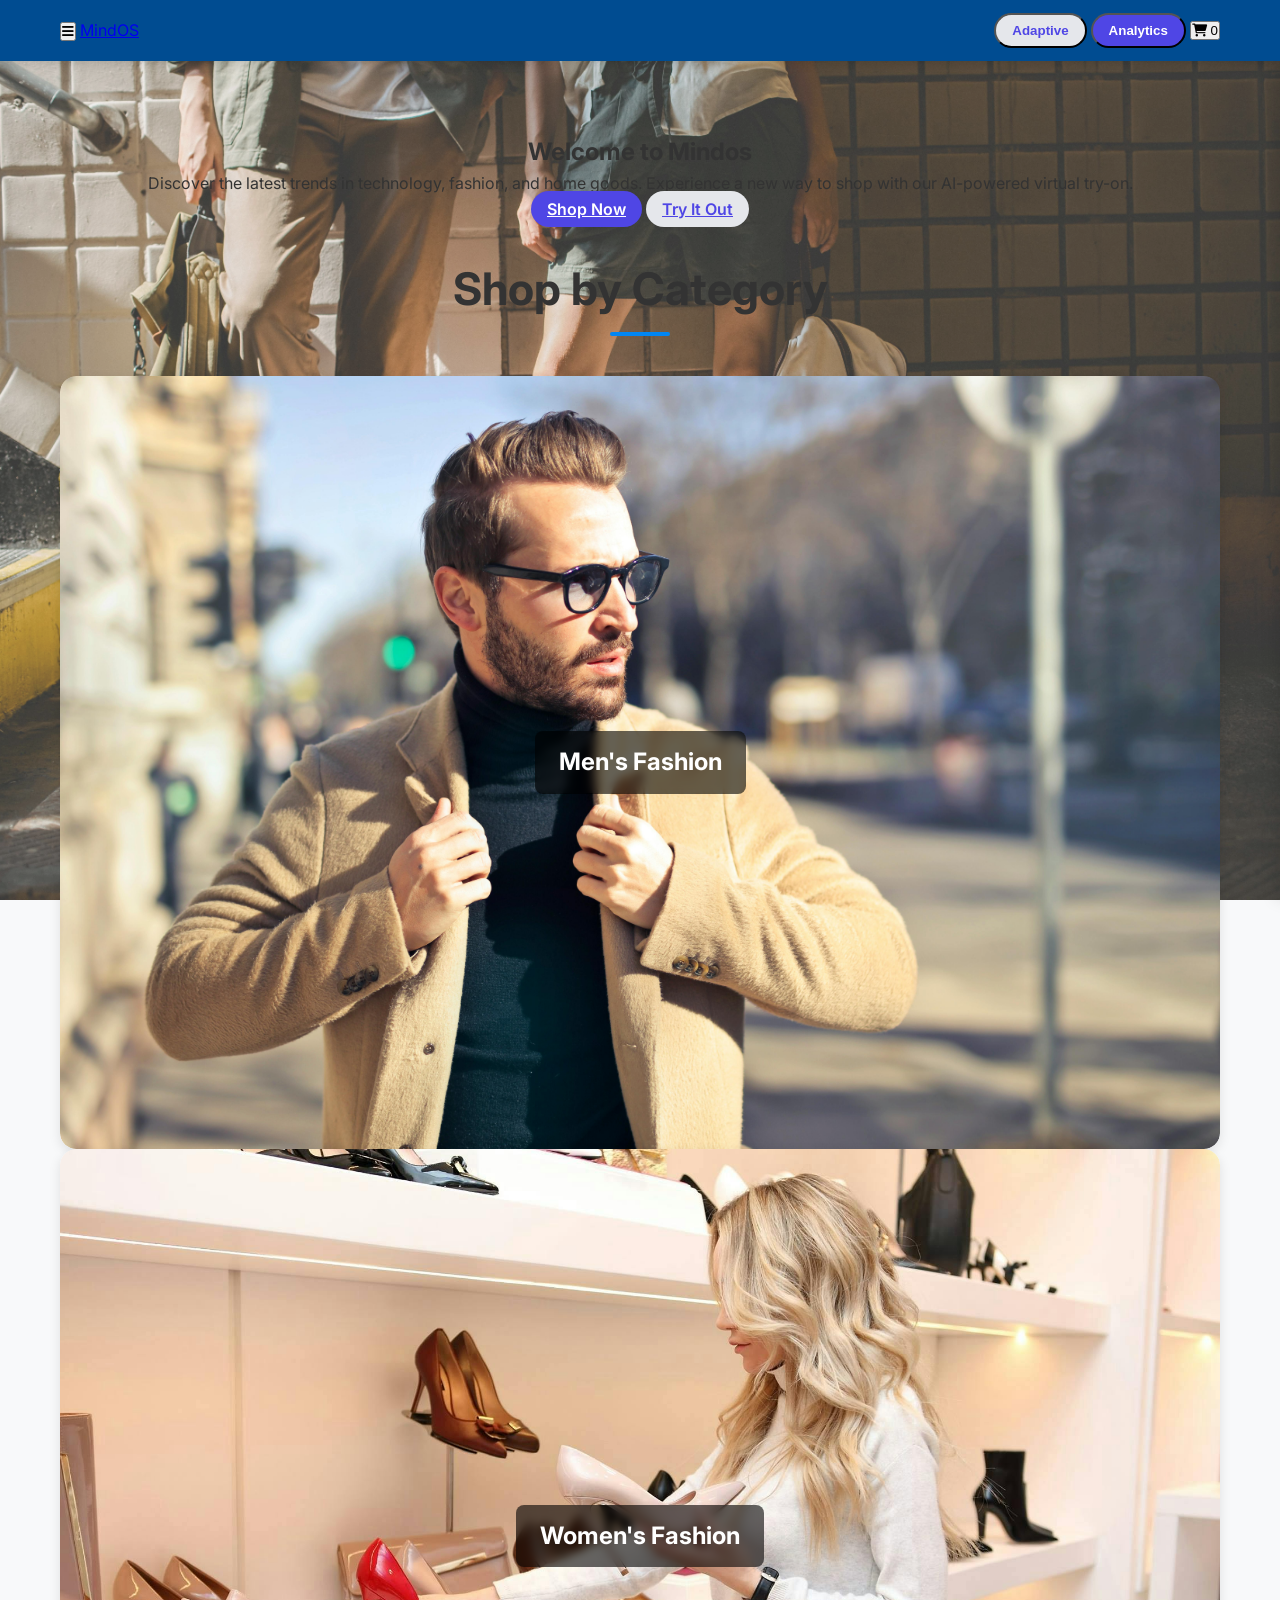
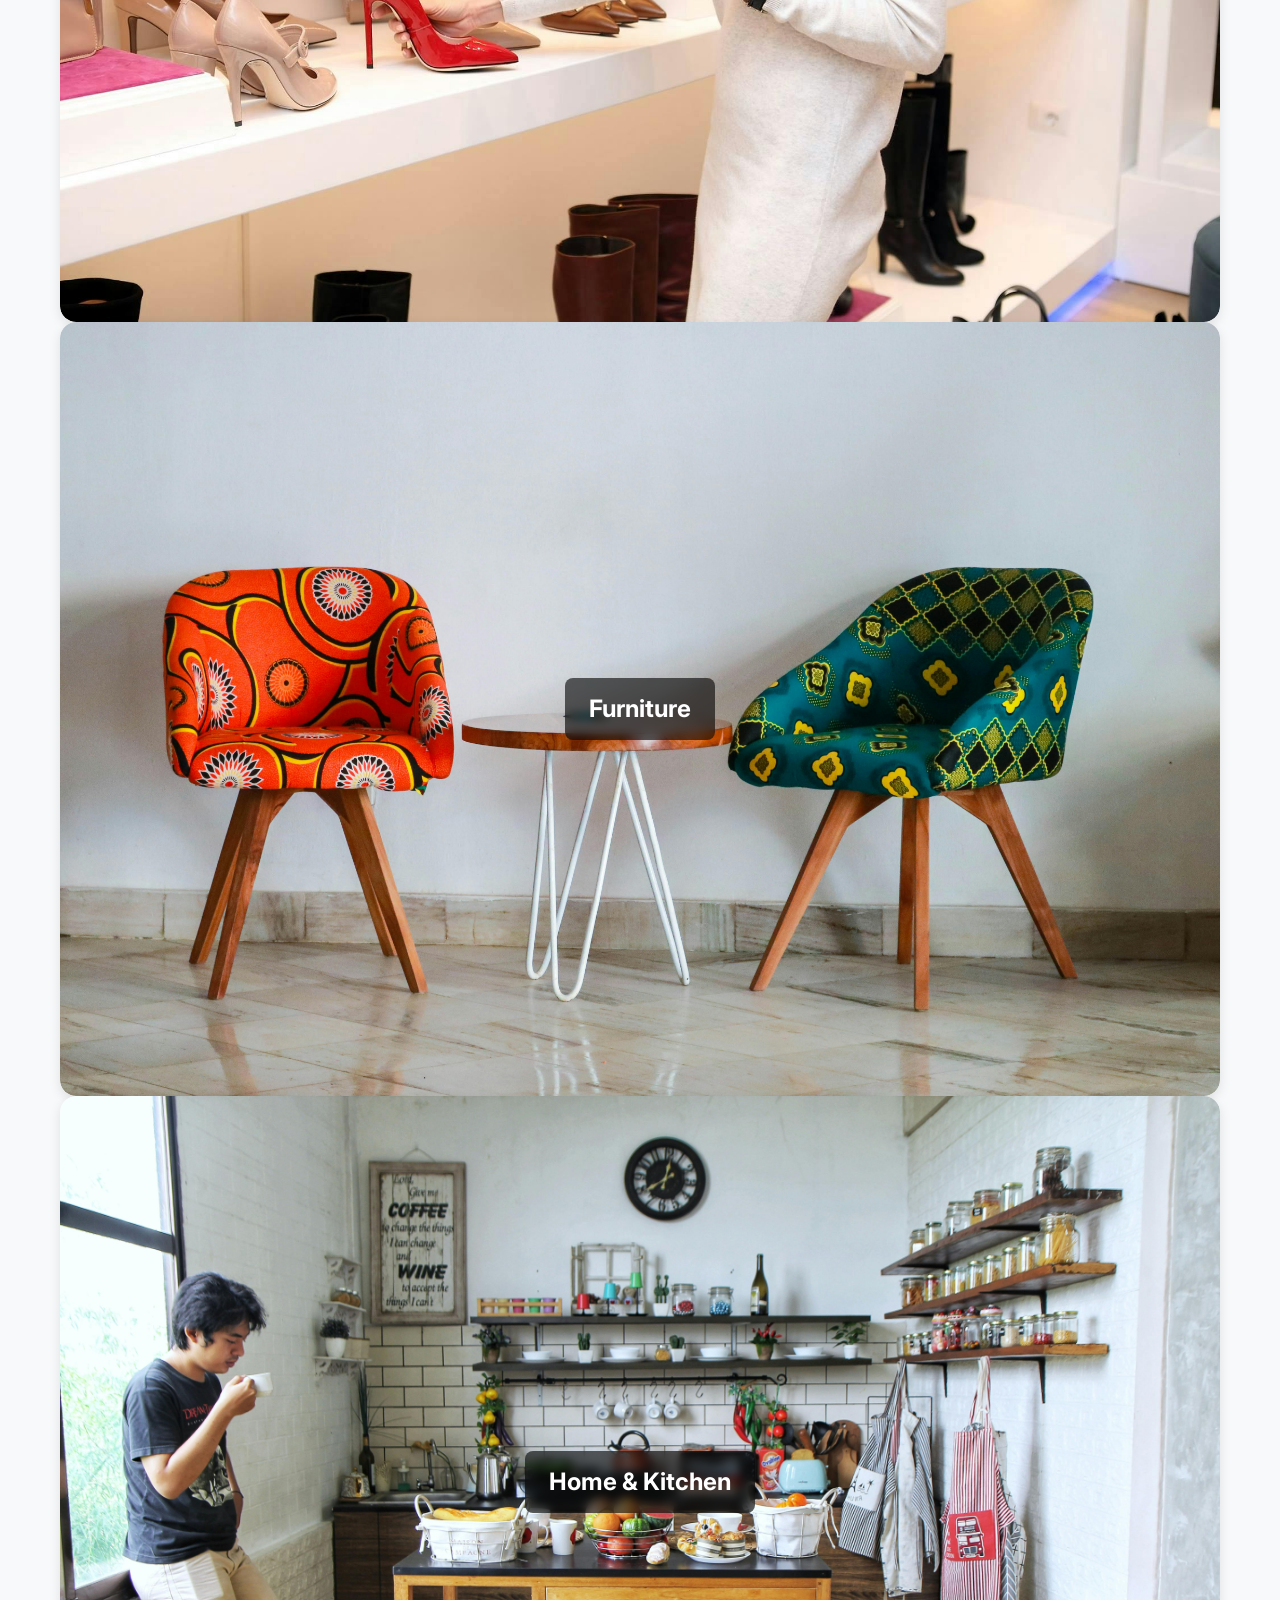
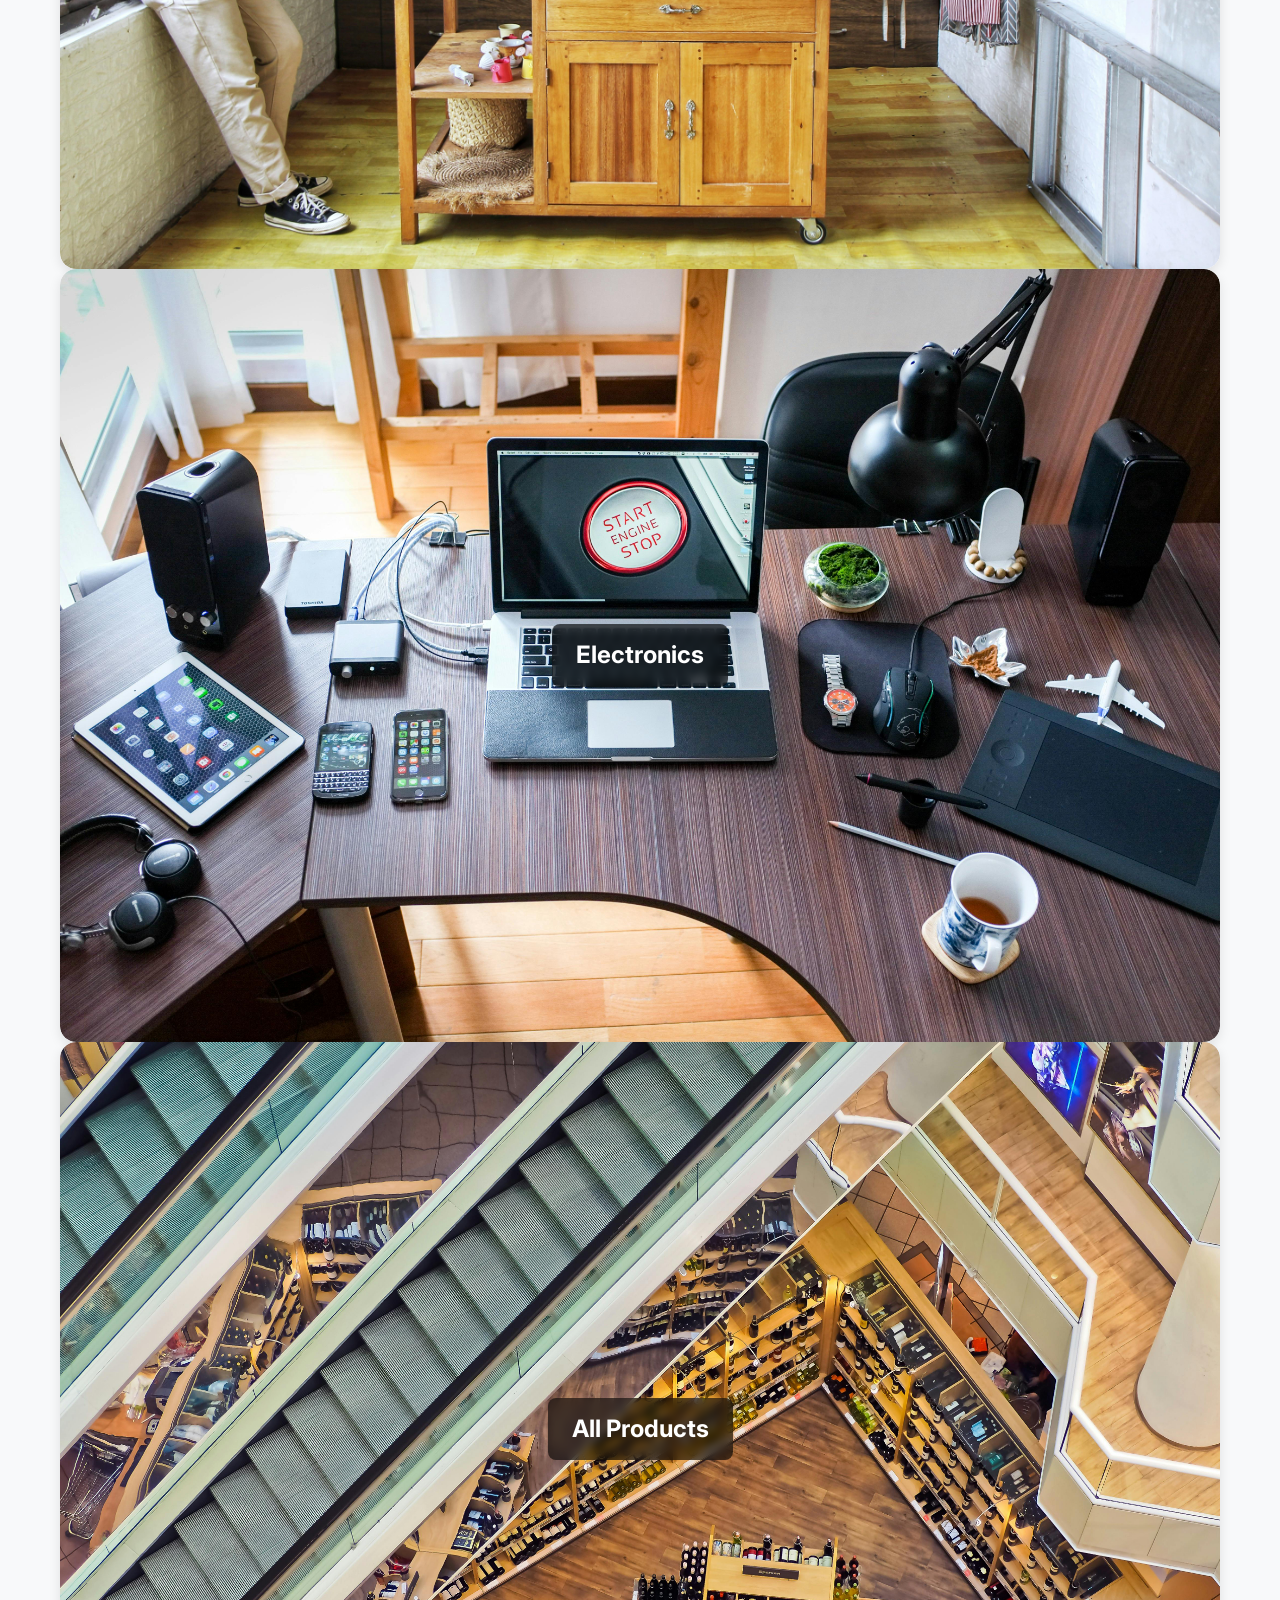
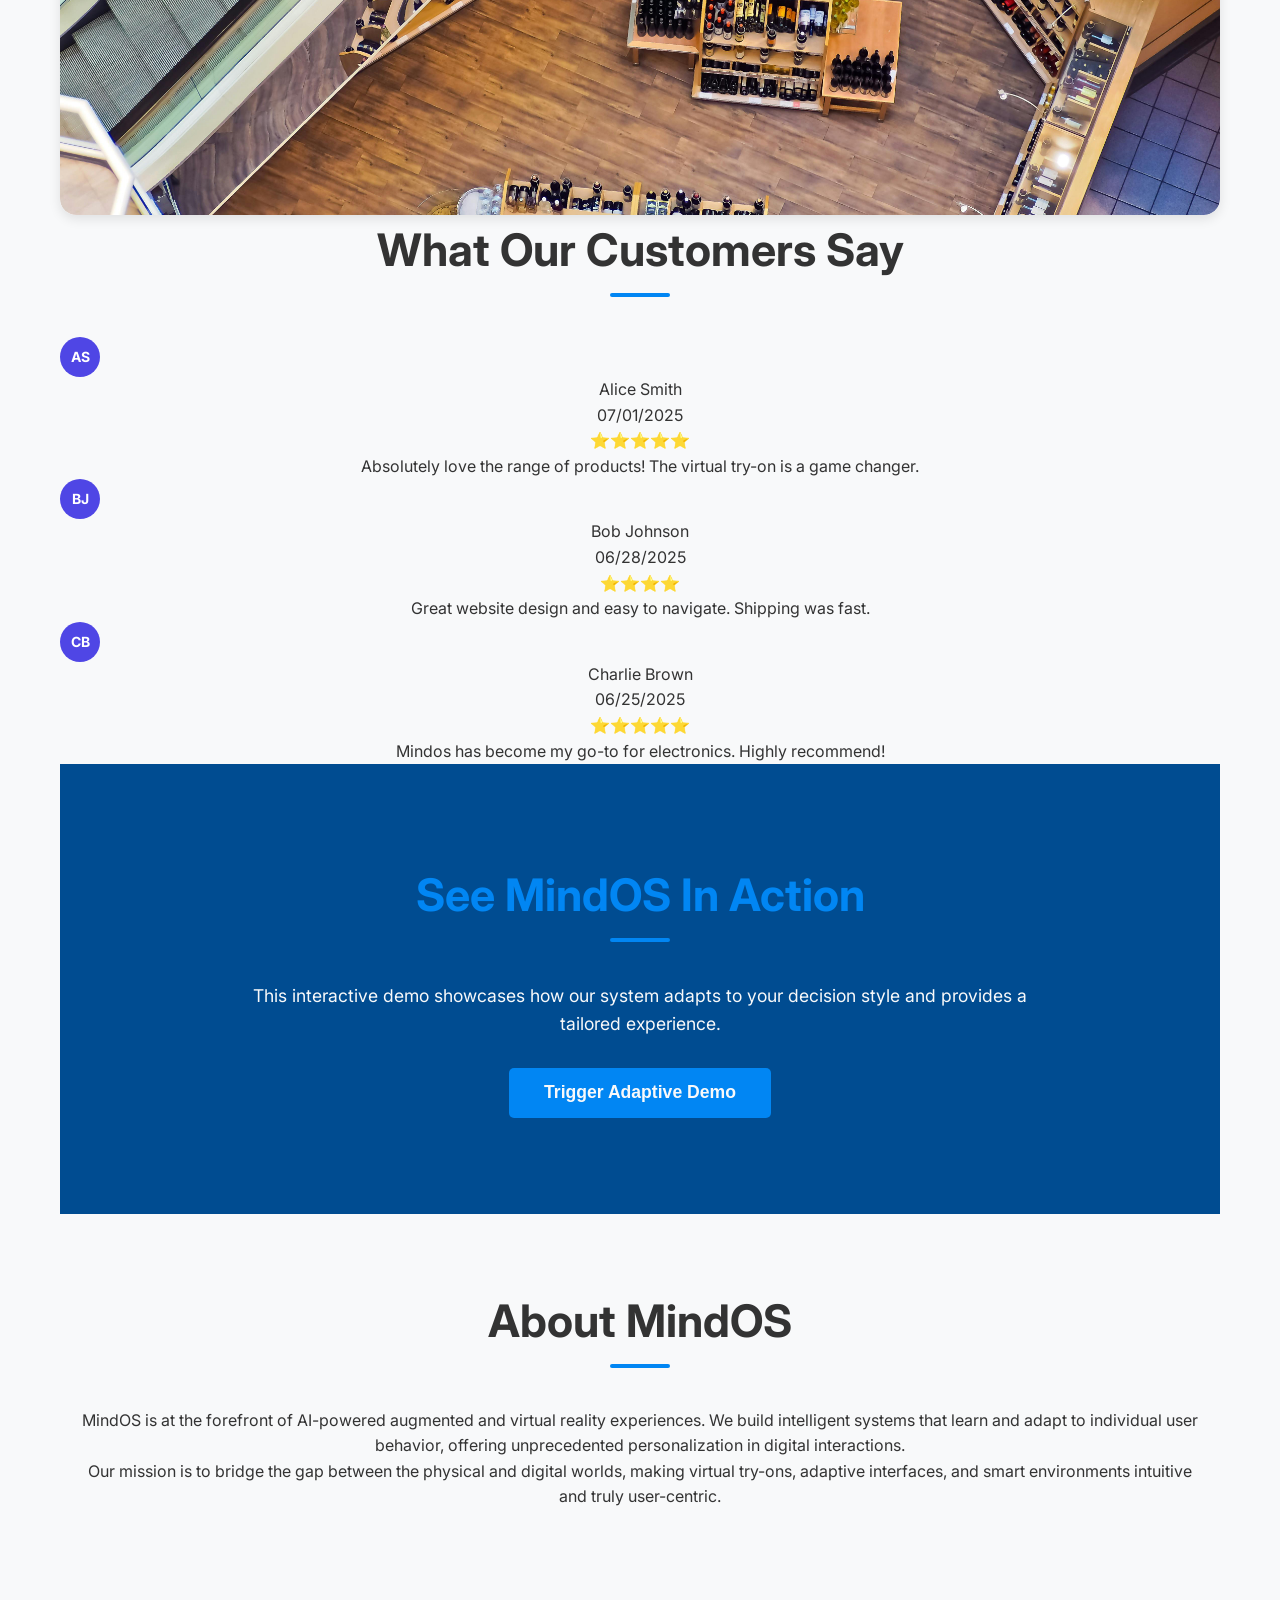
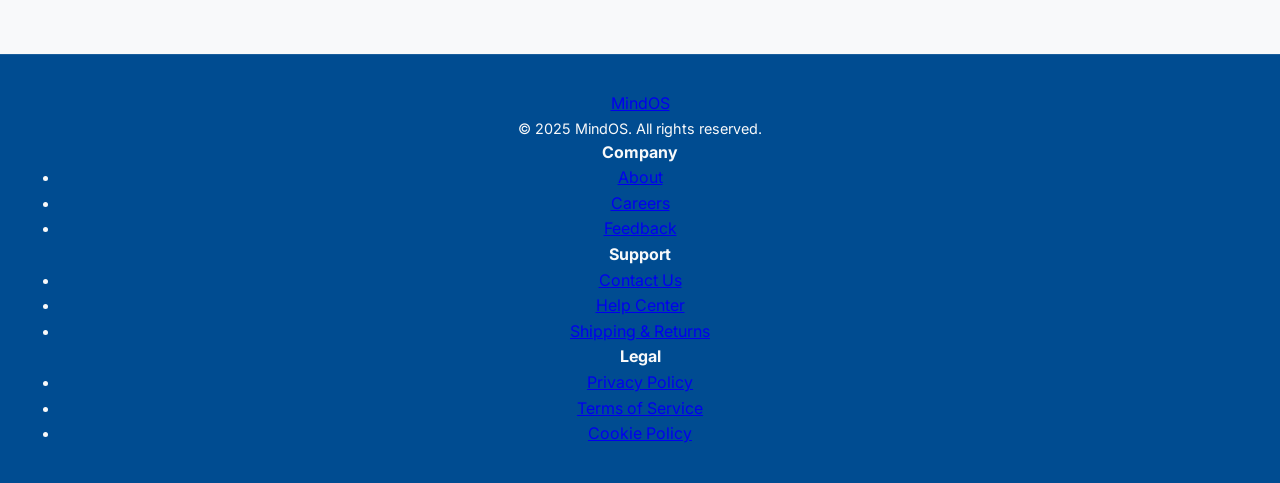
==== commit 4fad2828: "Initial Commit" ====
--- a/index.html
+++ b/index.html
@@ -301,66 +301,76 @@
       <div id="skeleton-preview"></div>
     </div>
 
-    <header
-      class="bg-white/90 backdrop-blur-sm shadow-md py-4"
-    >
-      <nav class="container mx-auto flex justify-between items-center px-4">
-        <a href="#home" class="text-2xl font-bold text-indigo-600">Mindos</a>
-        <div class="hidden sm:flex space-x-6">
-          <a
-            href="#home"
-            class="text-gray-600 hover:text-indigo-600 font-medium"
-            >Home</a
-          >
-          <a
-            href="#products?category=All"
-            class="text-gray-600 hover:text-indigo-600 font-medium"
-            >Products</a
-          >
-          <a
-            href="#try-on"
-            class="text-gray-600 hover:text-indigo-600 font-medium"
-            >Try-On</a
-          >
-          <a
-            href="#about"
-            class="text-gray-600 hover:text-indigo-600 font-medium"
-            >About</a
-          >
-          <a
-            href="#feedback"
-            class="text-gray-600 hover:text-indigo-600 font-medium"
-            >Feedback</a
-          >
+    <header class="bg-white shadow-md py-4 px-4 sticky top-0 z-50">
+        <div class="container mx-auto flex items-center justify-between">
+
+            <!-- Mobile Menu Icon (left aligned) -->
+            <div class="flex items-center gap-3 w-full md:w-auto">
+            <button id="mobile-menu-button" class="text-gray-700 hover:text-indigo-600 text-2xl md:hidden">
+                <i class="fas fa-bars"></i>
+            </button>
+            <a href="#home" class="text-2xl md:text-3xl font-bold text-indigo-600 ml-2">MindOS</a>
+            </div>
+
+            <!-- Navigation Links (Desktop Only) -->
+            <nav id="desktop-nav" class="hidden md:flex items-center space-x-6">
+            <a href="#home" class="text-gray-700 hover:text-indigo-600 font-medium">Home</a>
+            <a href="#try-on" onclick="showPage('try-on')" class="text-gray-700 hover:text-indigo-600 font-medium">Virtual Try-On</a>
+            <a href="#about" onclick="showPage('about')" class="text-gray-700 hover:text-indigo-600 font-medium">About Us</a>
+            <a href="#feedback" onclick="showPage('feedback')" class="text-gray-700 hover:text-indigo-600 font-medium">Feedback</a>
+            </nav>
+
+            <!-- Right Side Buttons -->
+            <div class="flex items-center space-x-3 ml-auto">
+            <!-- Adaptive Button -->
+            <button onclick="document.getElementById('demo').scrollIntoView({ behavior: 'smooth' })" class="btn-secondary text-sm px-4 py-2 rounded-full font-semibold">
+                Adaptive
+            </button>
+
+            <!-- Analytics Button -->
+            <button onclick="window.location.href='analytics.html'" class="btn-primary text-sm px-4 py-2 rounded-full font-semibold">
+                Analytics
+            </button>
+
+            <!-- Cart Icon -->
+            <button onclick="window.location.hash = '#cart'" class="relative text-gray-700 hover:text-indigo-600">
+                <i class="fas fa-shopping-cart text-xl"></i>
+                <span id="cart-count" class="absolute -top-2 -right-2 bg-red-500 text-white text-xs font-bold rounded-full h-5 w-5 flex items-center justify-center">0</span>
+            </button>
+            </div>
         </div>
-        <div class="flex items-center space-x-4">
-          <!-- New Analytics Button -->
-          <button
-            onclick="window.location.href = 'analytics.html'"
-            class="btn-primary px-4 py-2 rounded-full font-semibold text-sm"
-          >
+
+        <!-- Mobile Navigation Menu -->
+        <nav id="mobile-nav" class="mobile-nav-menu hidden">
+            <button id="close-menu-button" class="absolute top-4 right-4 text-gray-700 hover:text-indigo-600 text-2xl">
+            <i class="fas fa-times"></i>
+            </button>
+
+            <a href="#home" class="block py-3 text-lg text-gray-700 hover:text-indigo-600 font-medium" onclick="showPage('home'); toggleMobileMenu();">Home</a>
+            <a href="#try-on" class="block py-3 text-lg text-gray-700 hover:text-indigo-600 font-medium" onclick="showPage('try-on'); toggleMobileMenu();">Virtual Try-On</a>
+            <a href="#about" class="block py-3 text-lg text-gray-700 hover:text-indigo-600 font-medium" onclick="showPage('about'); toggleMobileMenu();">About Us</a>
+            <a href="#feedback" class="block py-3 text-lg text-gray-700 hover:text-indigo-600 font-medium" onclick="showPage('feedback'); toggleMobileMenu();">Feedback</a>
+
+            <!-- Cart (Mobile) -->
+            <button class="relative block py-3 text-lg text-gray-700 hover:text-indigo-600 w-full text-left" onclick="showPage('cart'); toggleMobileMenu();">
+            <i class="fas fa-shopping-cart text-xl mr-2"></i>
+            Cart (<span id="mobile-cart-count">0</span>)
+            </button>
+
+            <!-- Adaptive (Mobile) -->
+            <button onclick="document.getElementById('demo').scrollIntoView({ behavior: 'smooth' }); toggleMobileMenu();" class="btn-secondary w-full text-left py-3 px-4 rounded-md font-semibold text-lg mt-4">
+            Adaptive
+            </button>
+
+            <!-- Analytics (Mobile) -->
+            <button onclick="window.location.href='analytics.html'; toggleMobileMenu();" class="btn-primary w-full text-left py-3 px-4 rounded-md font-semibold text-lg mt-3">
             Analytics
-          </button>
-          <button
-            onclick="window.location.hash = '#cart'"
-            class="relative text-gray-600 hover:text-indigo-600"
-            >
-            <i class="fas fa-shopping-cart text-xl"></i>
-            <span
-                id="cart-count"
-                class="absolute -top-2 -right-2 bg-red-500 text-white rounded-full text-xs w-5 h-5 flex items-center justify-center"
-                >0</span
-            >
             </button>
-          <!-- Mobile menu button - Enhanced Styling -->
-          <button id="mobile-menu-button" class="md:hidden p-2 rounded-md text-gray-700 bg-gray-100 hover:bg-gray-200 focus:outline-none focus:ring-2 focus:ring-indigo-500">
-              <i class="fas fa-bars text-xl"></i>
-          </button>
-        </div>
-      </nav>
-    </header>
-
-    <!-- Mobile Navigation Menu - Enhanced Styling -->
+        </nav>
+        </header>
+
+
+    <!-- Mobile Navigation Menu (Hidden by default) from test.html - Enhanced Styling -->
     <nav id="mobile-nav" class="mobile-nav-menu fixed inset-y-0 right-0 w-72 bg-indigo-50 shadow-xl z-50 transform translate-x-full transition-transform ease-in-out duration-300">
         <div class="p-6">
             <button id="close-menu-button" class="absolute top-4 right-4 text-gray-600 hover:text-indigo-600 p-2 rounded-full bg-white hover:bg-gray-100 focus:outline-none focus:ring-2 focus:ring-indigo-500">
@@ -1717,6 +1727,16 @@
         );
       });
 
+      function toggleMobileMenu() {
+            const mobileNav = document.getElementById('mobile-nav');
+            mobileNav.classList.toggle('hidden');
+            mobileNav.classList.toggle('flex');
+            mobileNav.classList.toggle('open');
+            document.body.style.overflow = mobileNav.classList.contains('open') ? 'hidden' : '';
+            document.getElementById("mobile-cart-count").textContent = cart.reduce((sum, item) => sum + item.quantity, 0);
+        }
+
+
       function renderFeedback() {
         feedbackListDiv.innerHTML =
           '<h2 class="text-2xl font-bold text-gray-800 mb-4 text-center">Recent Feedback</h2>'; // Clear and re-add title
@@ -1969,6 +1989,8 @@
       window.onhashchange = function () {
         showPage(); // Just call showPage, it will parse the new hash
       };
+
+
     </script>
   </body>
 </html>
--- a/style.css
+++ b/style.css
@@ -6,7 +6,7 @@
     --secondary-color: #72797e; /* Neutral grey */
     --accent-color: #FFC220; /* Walmart Yellow/Gold */
     --background-light: #f8f9fa; /* Light background */
-    --background-dark: #004C91; /* Deeper blue for dark sections/header */
+    --background-dark: #004C91; /*Deeper blue for dark sections/header */
     --text-color: #333; /* Dark text */
     --light-text-color: #f8f9fa; /* Light text for dark backgrounds */
     --border-color: #dee2e6;
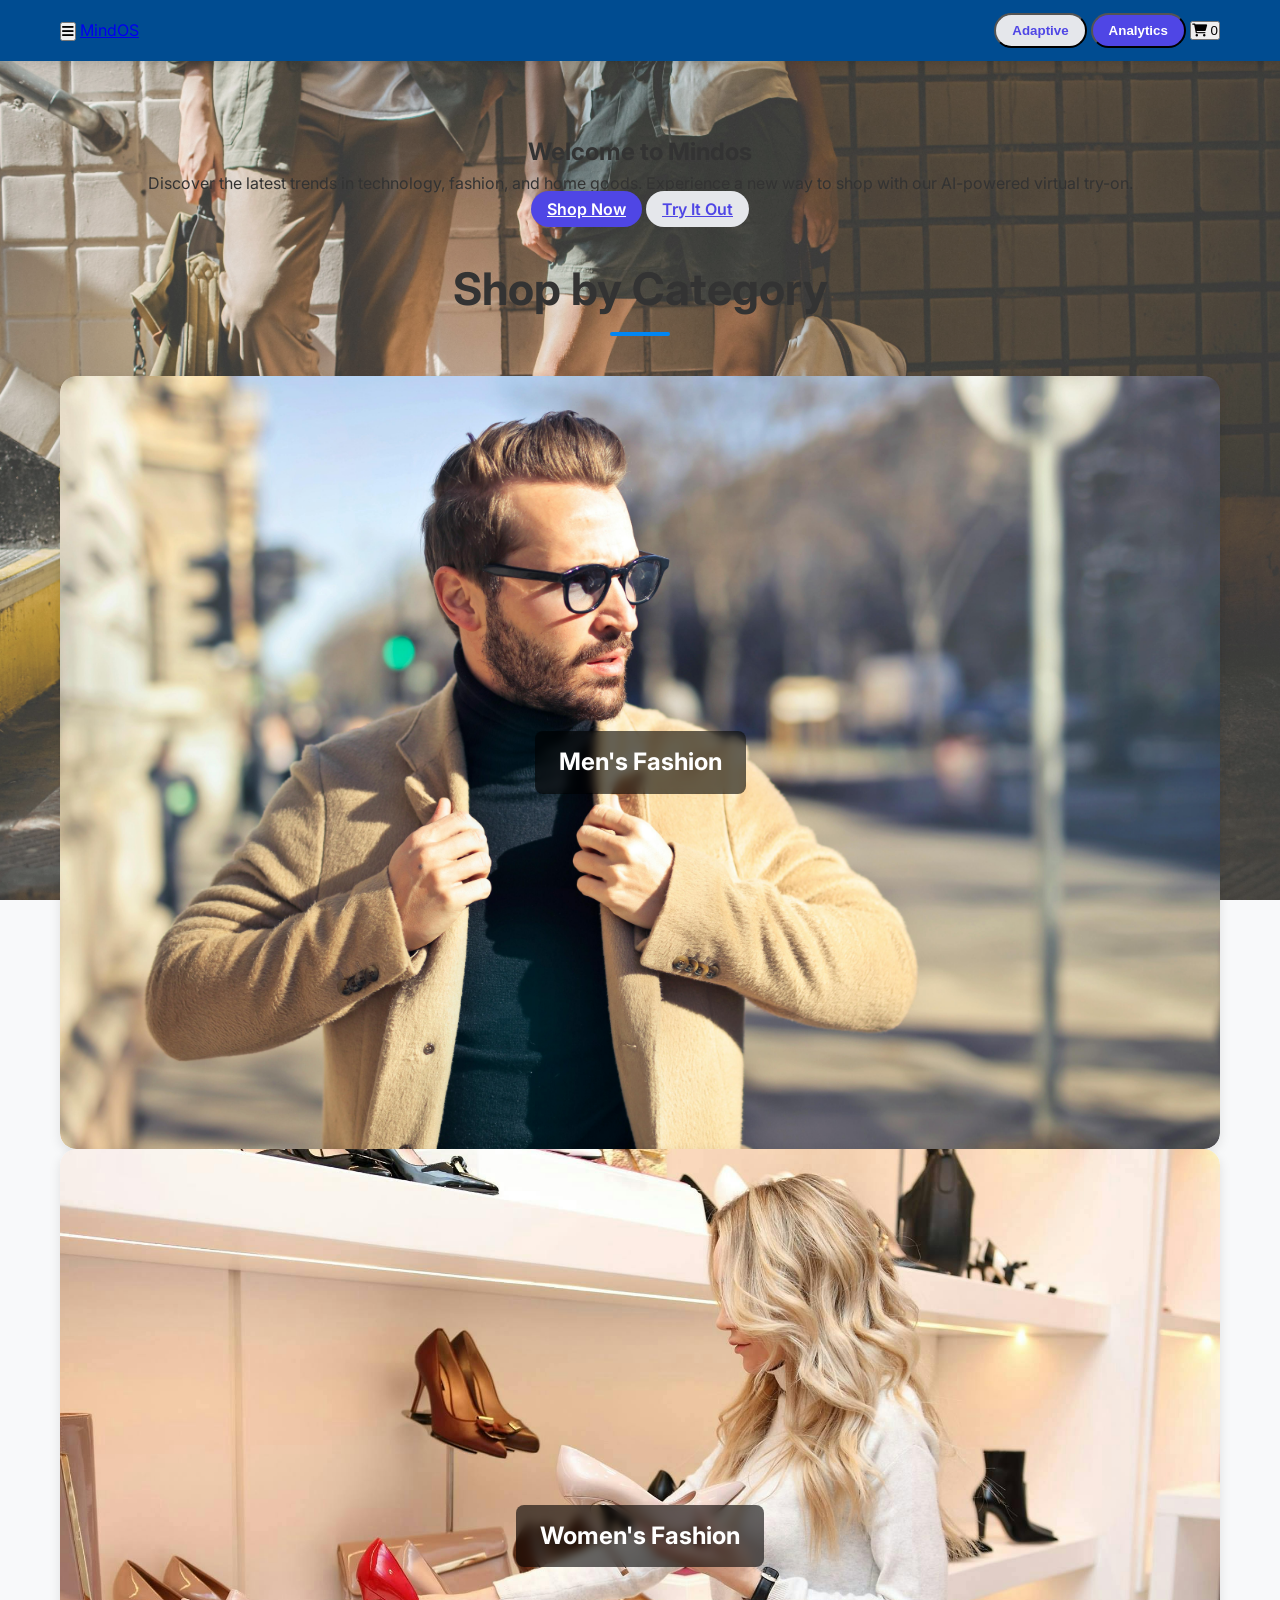
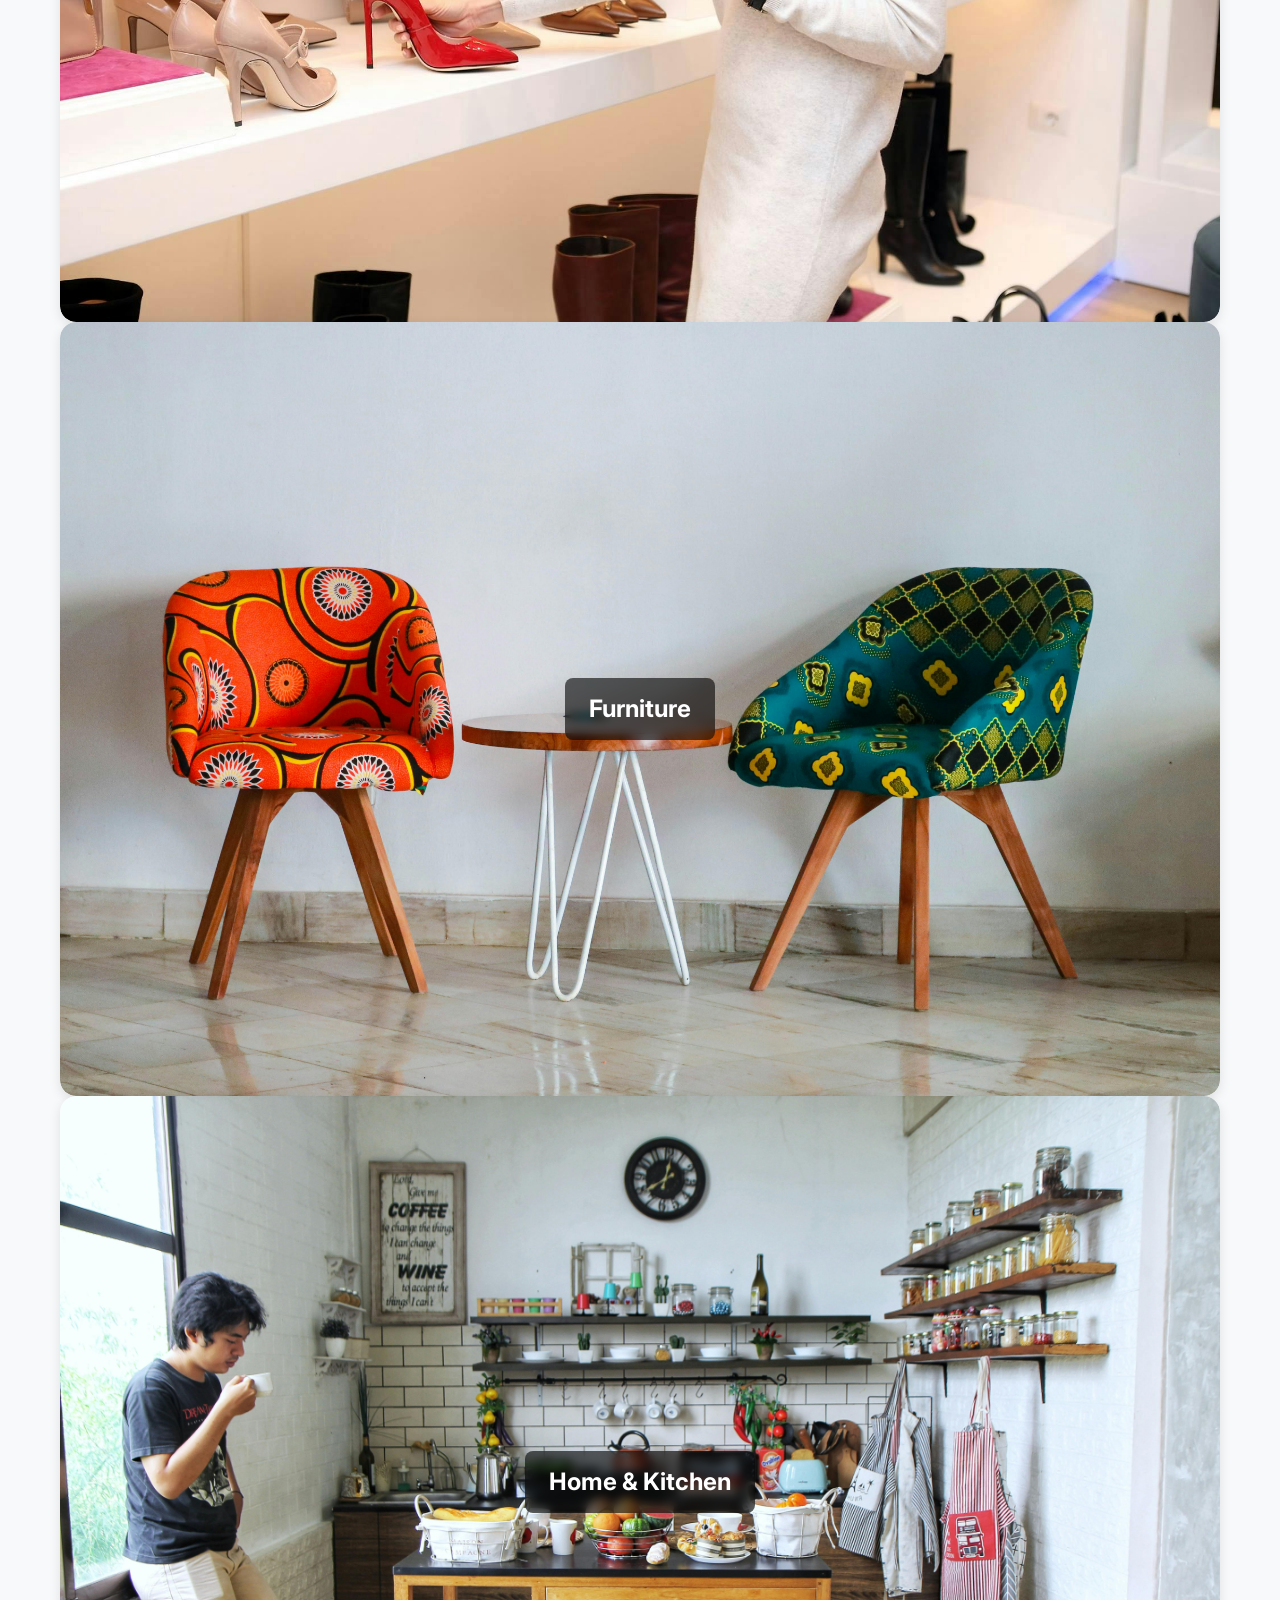
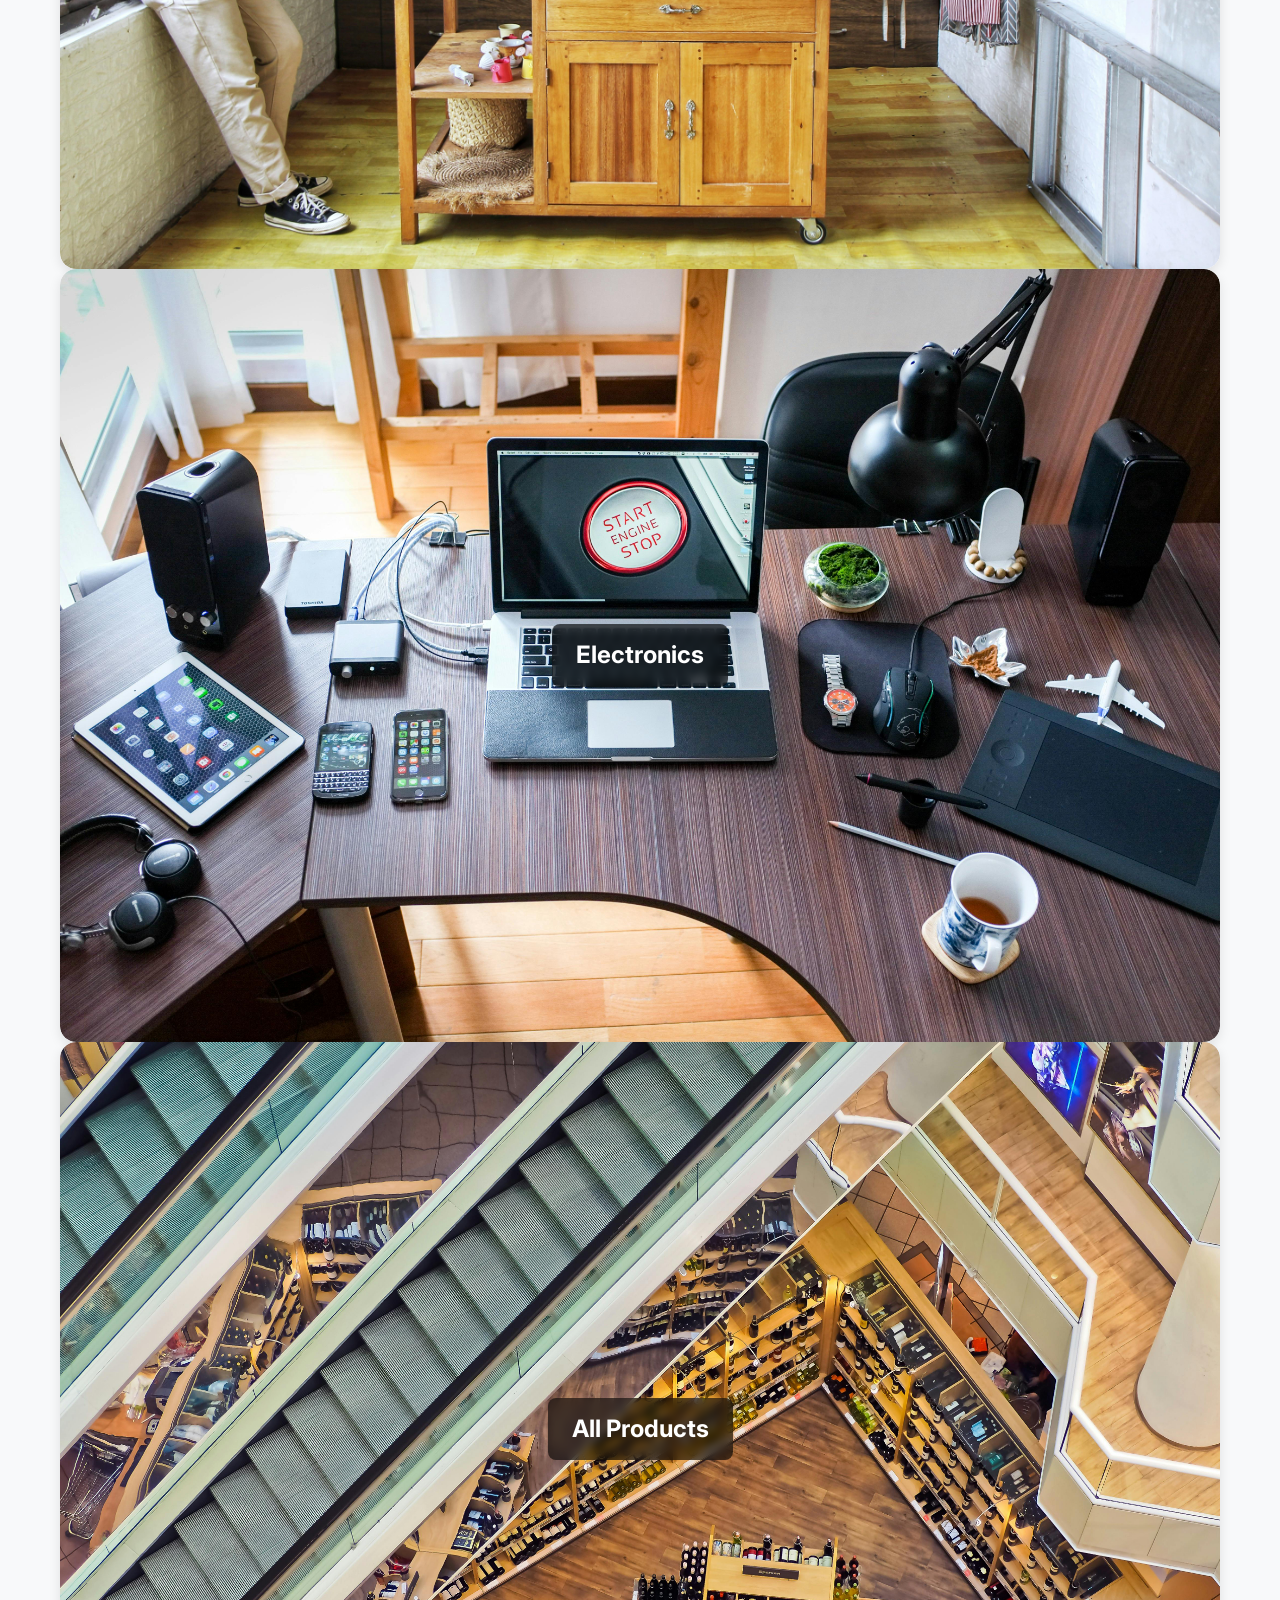
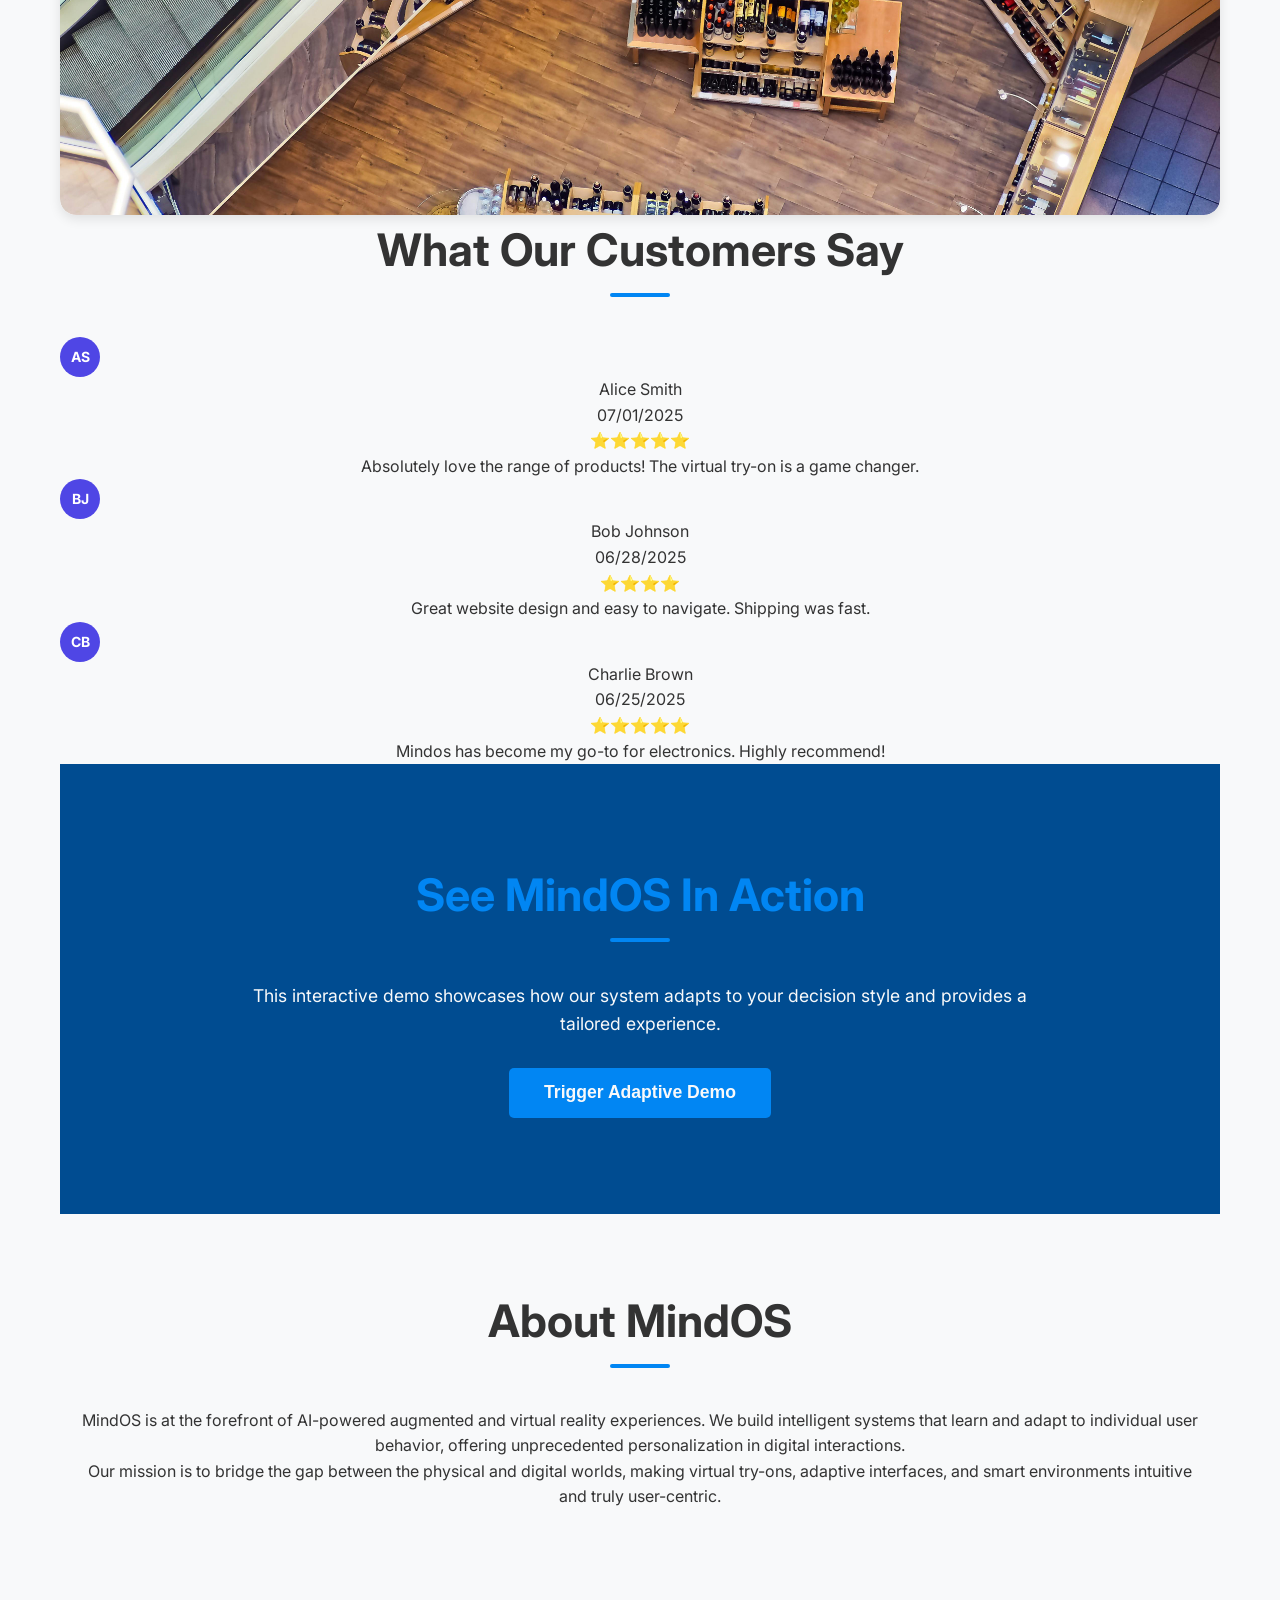
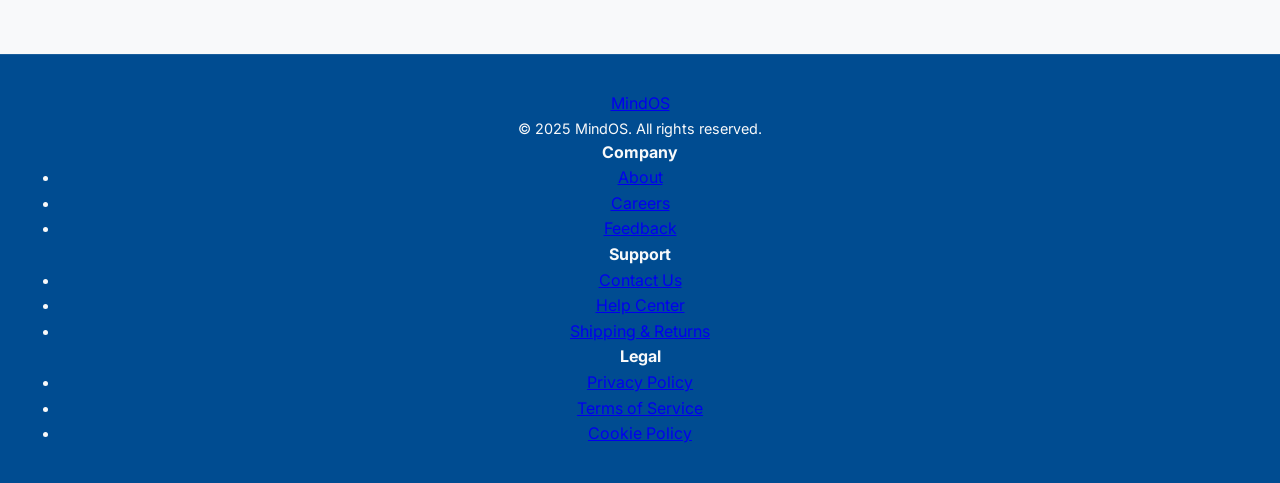
==== commit a3aae316: "Initial Commit" ====
--- a/index.html
+++ b/index.html
@@ -352,9 +352,9 @@
             <a href="#feedback" class="block py-3 text-lg text-gray-700 hover:text-indigo-600 font-medium" onclick="showPage('feedback'); toggleMobileMenu();">Feedback</a>
 
             <!-- Cart (Mobile) -->
-            <button class="relative block py-3 text-lg text-gray-700 hover:text-indigo-600 w-full text-left" onclick="showPage('cart'); toggleMobileMenu();">
-            <i class="fas fa-shopping-cart text-xl mr-2"></i>
-            Cart (<span id="mobile-cart-count">0</span>)
+            <button class="relative block py-3 text-lg text-gray-700 hover:text-indigo-600 w-full text-left" onclick="window.location.hash='#cart'; toggleMobileMenu();">
+                <i class="fas fa-shopping-cart text-xl mr-2"></i>
+                Cart (<span id="mobile-cart-count">0</span>)
             </button>
 
             <!-- Adaptive (Mobile) -->
@@ -367,34 +367,8 @@
             Analytics
             </button>
         </nav>
-        </header>
-
-
-    <!-- Mobile Navigation Menu (Hidden by default) from test.html - Enhanced Styling -->
-    <nav id="mobile-nav" class="mobile-nav-menu fixed inset-y-0 right-0 w-72 bg-indigo-50 shadow-xl z-50 transform translate-x-full transition-transform ease-in-out duration-300">
-        <div class="p-6">
-            <button id="close-menu-button" class="absolute top-4 right-4 text-gray-600 hover:text-indigo-600 p-2 rounded-full bg-white hover:bg-gray-100 focus:outline-none focus:ring-2 focus:ring-indigo-500">
-                <i class="fas fa-times text-xl"></i>
-            </button>
-            <nav class="flex flex-col space-y-6 mt-8 text-lg">
-                <a href="#home" class="text-gray-800 hover:text-indigo-600 font-semibold py-2 px-4 rounded-md hover:bg-indigo-100 transition duration-200" onclick="showPage('home'); toggleMobileMenu();">Home</a>
-                <a href="#products?category=All" class="text-gray-800 hover:text-indigo-600 font-semibold py-2 px-4 rounded-md hover:bg-indigo-100 transition duration-200" onclick="showPage('products'); toggleMobileMenu();">Products</a>
-                <a href="#try-on" class="block py-3 text-lg text-gray-800 hover:text-indigo-600 font-semibold py-2 px-4 rounded-md hover:bg-indigo-100 transition duration-200" onclick="showPage('try-on'); toggleMobileMenu();">Virtual Try-On</a>
-                <a href="#about" class="block py-3 text-lg text-gray-800 hover:text-indigo-600 font-semibold py-2 px-4 rounded-md hover:bg-indigo-100 transition duration-200" onclick="showPage('about'); toggleMobileMenu();">About Us</a>
-                <a href="#feedback" class="block py-3 text-lg text-gray-800 hover:text-indigo-600 font-semibold py-2 px-4 rounded-md hover:bg-indigo-100 transition duration-200" onclick="showPage('feedback'); toggleMobileMenu();">Feedback & Ratings</a>
-                <button class="relative block py-3 text-lg text-gray-800 hover:text-indigo-600 font-semibold py-2 px-4 rounded-md hover:bg-indigo-100 transition duration-300 w-full text-left" onclick="showPage('cart'); toggleMobileMenu();">
-                    <i class="fas fa-shopping-cart text-xl mr-2"></i>
-                    Cart (<span id="mobile-cart-count">0</span>)
-                </button>
-            </nav>
-            <button
-                onclick="window.location.href = 'analytics.html'; toggleMobileMenu();"
-                class="btn-primary w-full text-left py-3 px-4 rounded-md font-semibold text-lg mt-6"
-            >
-                Analytics
-            </button>
-        </div>
-    </nav>
+    </header>
+
 
     <main class="relative z-10">
       <section id="home-page" class="page hidden pt-12 pb-24 text-center">
@@ -1284,6 +1258,7 @@
       // --- Page Navigation and Routing ---
       function showPage() {
         // Get the current hash from the URL
+        window.scrollTo(0, 0);
         let hash = window.location.hash.replace("#", "");
         let pageId = 'home'; // Default page
         let categoryToFilter = null;
@@ -1990,6 +1965,12 @@
         showPage(); // Just call showPage, it will parse the new hash
       };
 
+      window.addEventListener('load', () => {
+            // If there's no hash (like #about or #cart), scroll to top
+            if (!window.location.hash) {
+            window.scrollTo({ top: 0, behavior: 'auto' });
+            }
+        });
 
     </script>
   </body>
